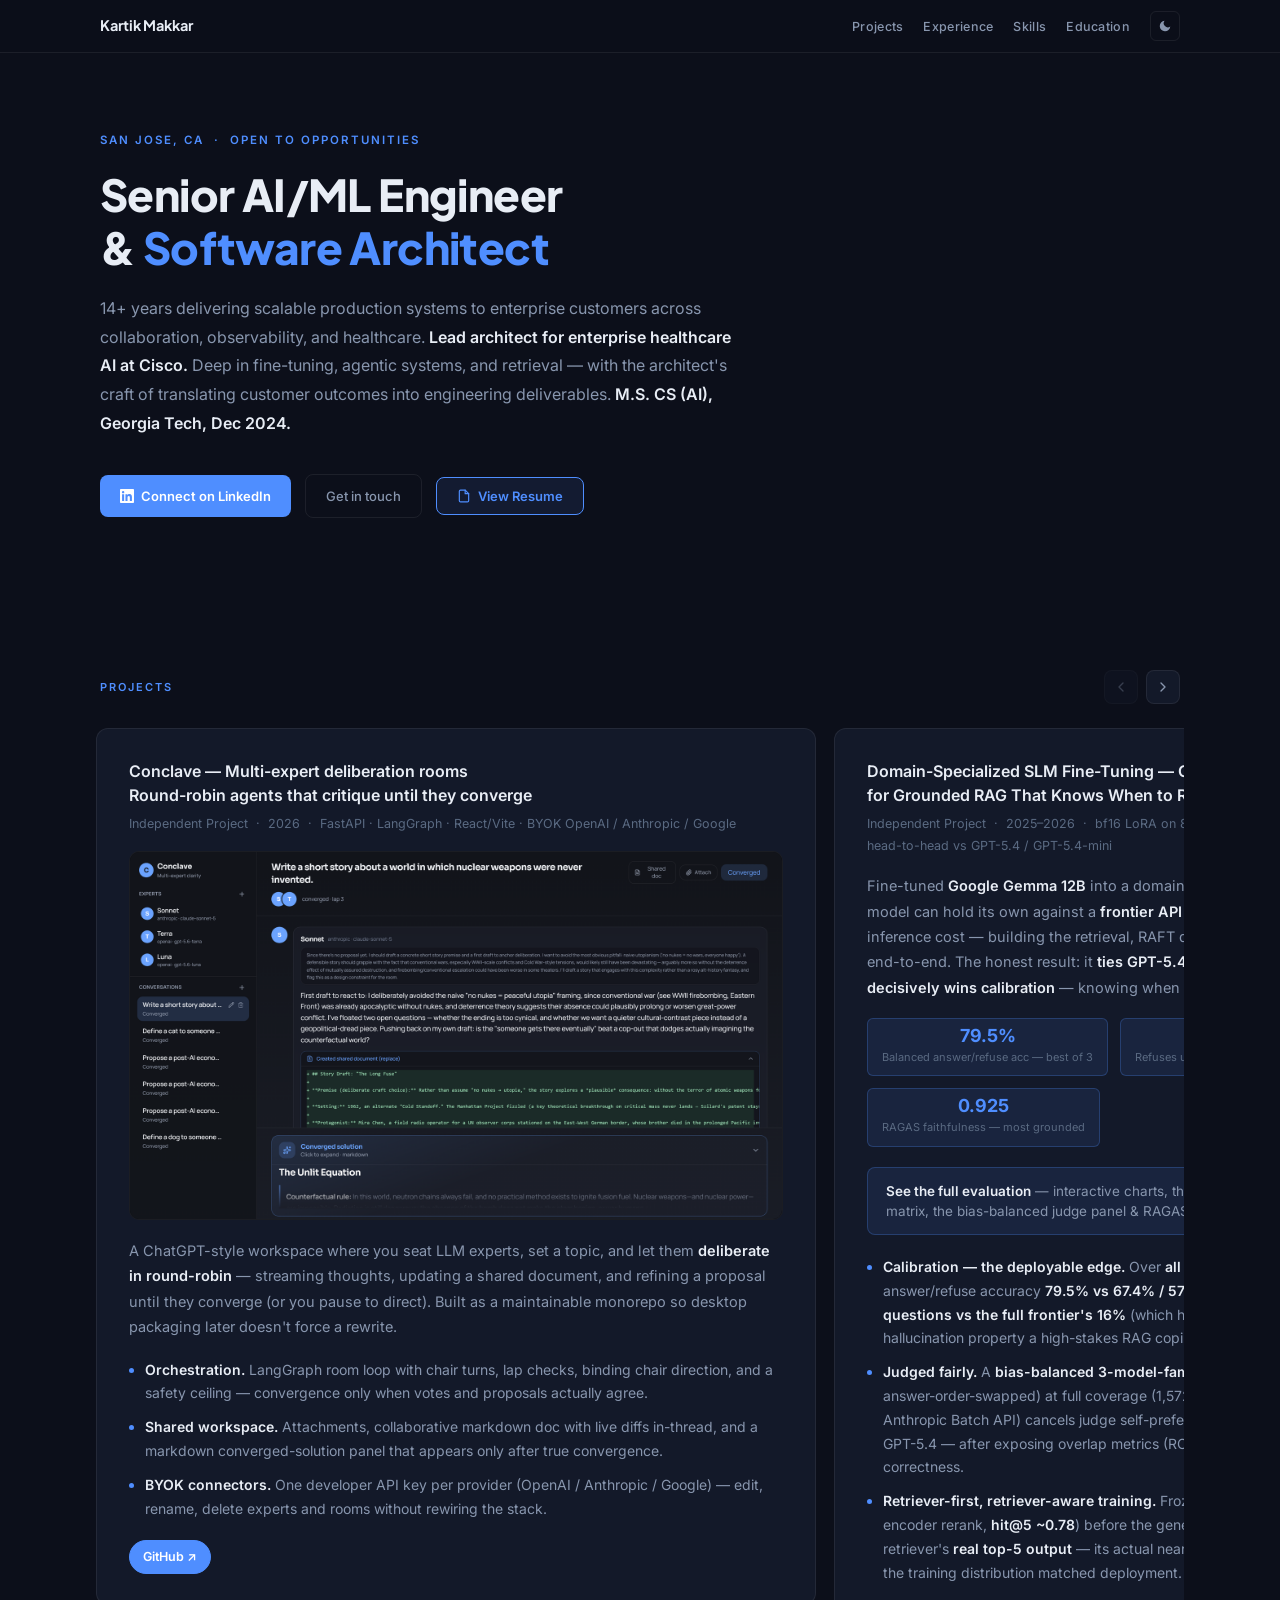
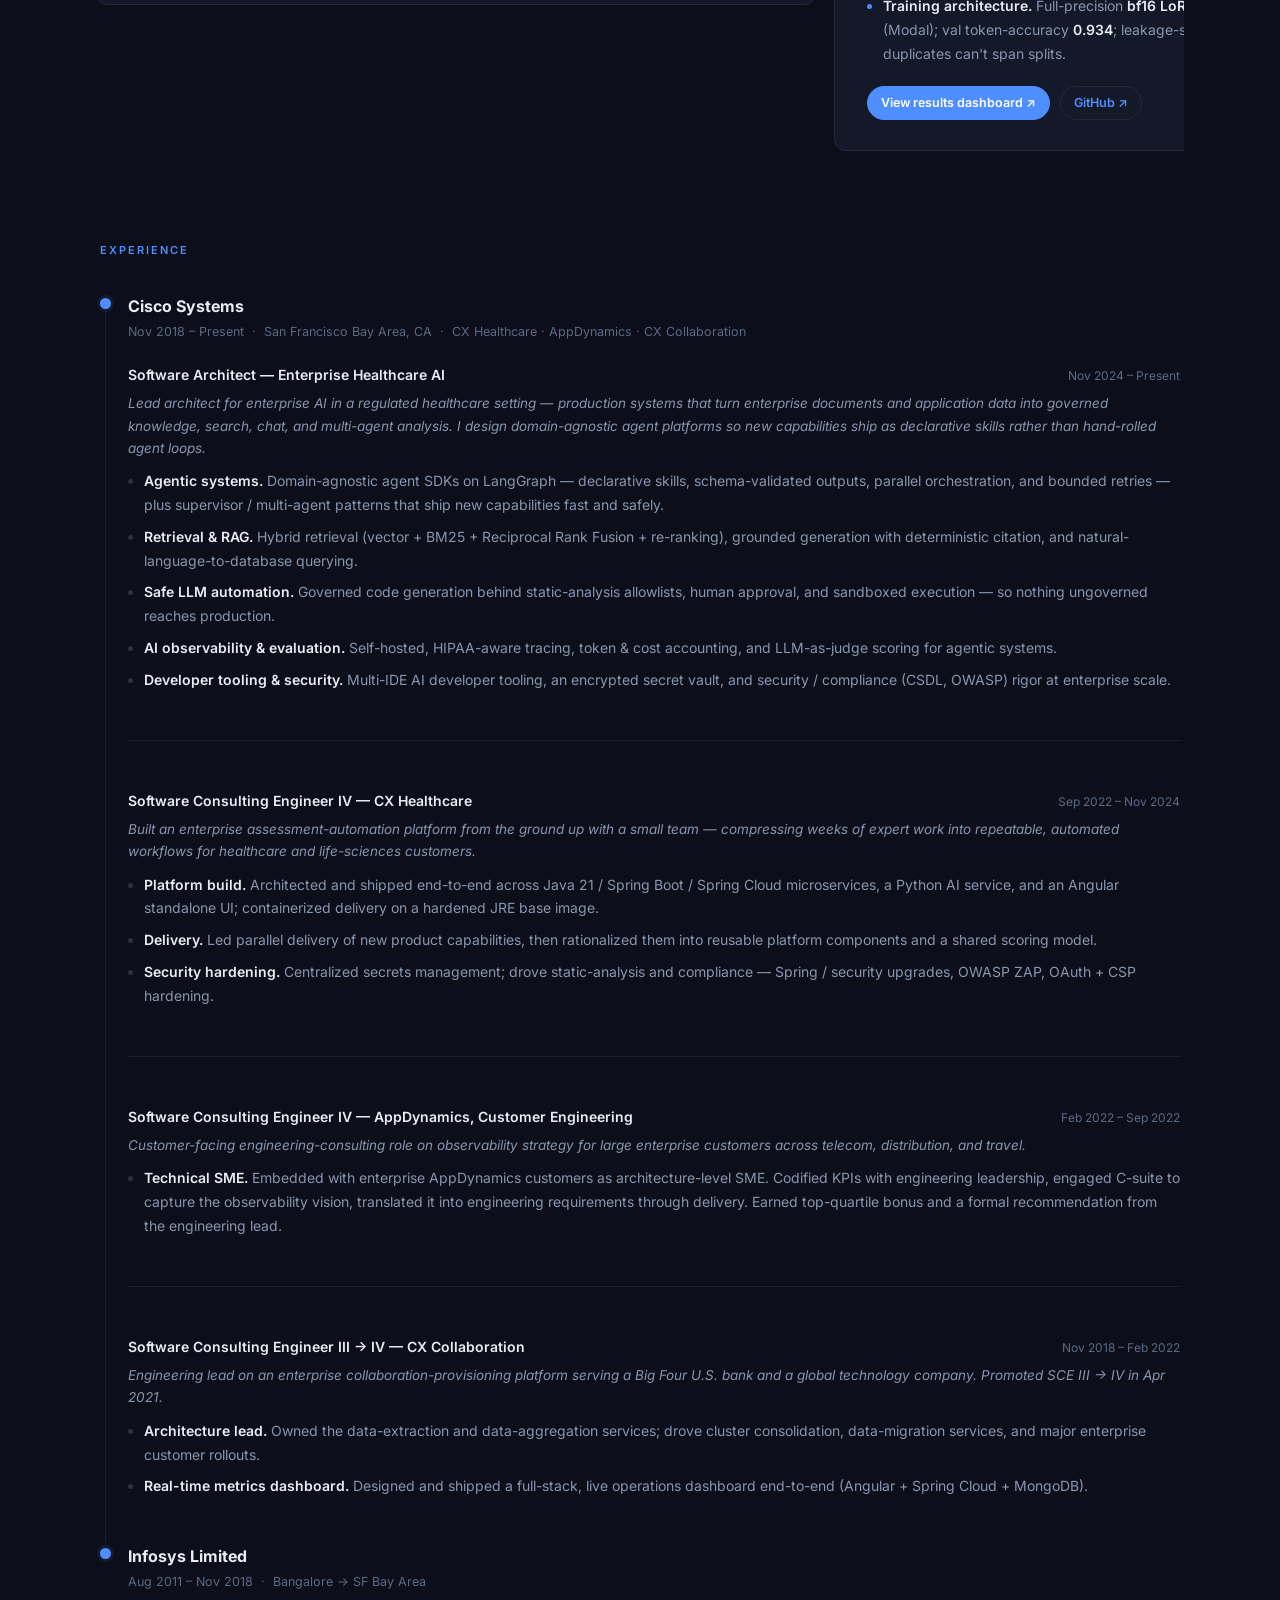
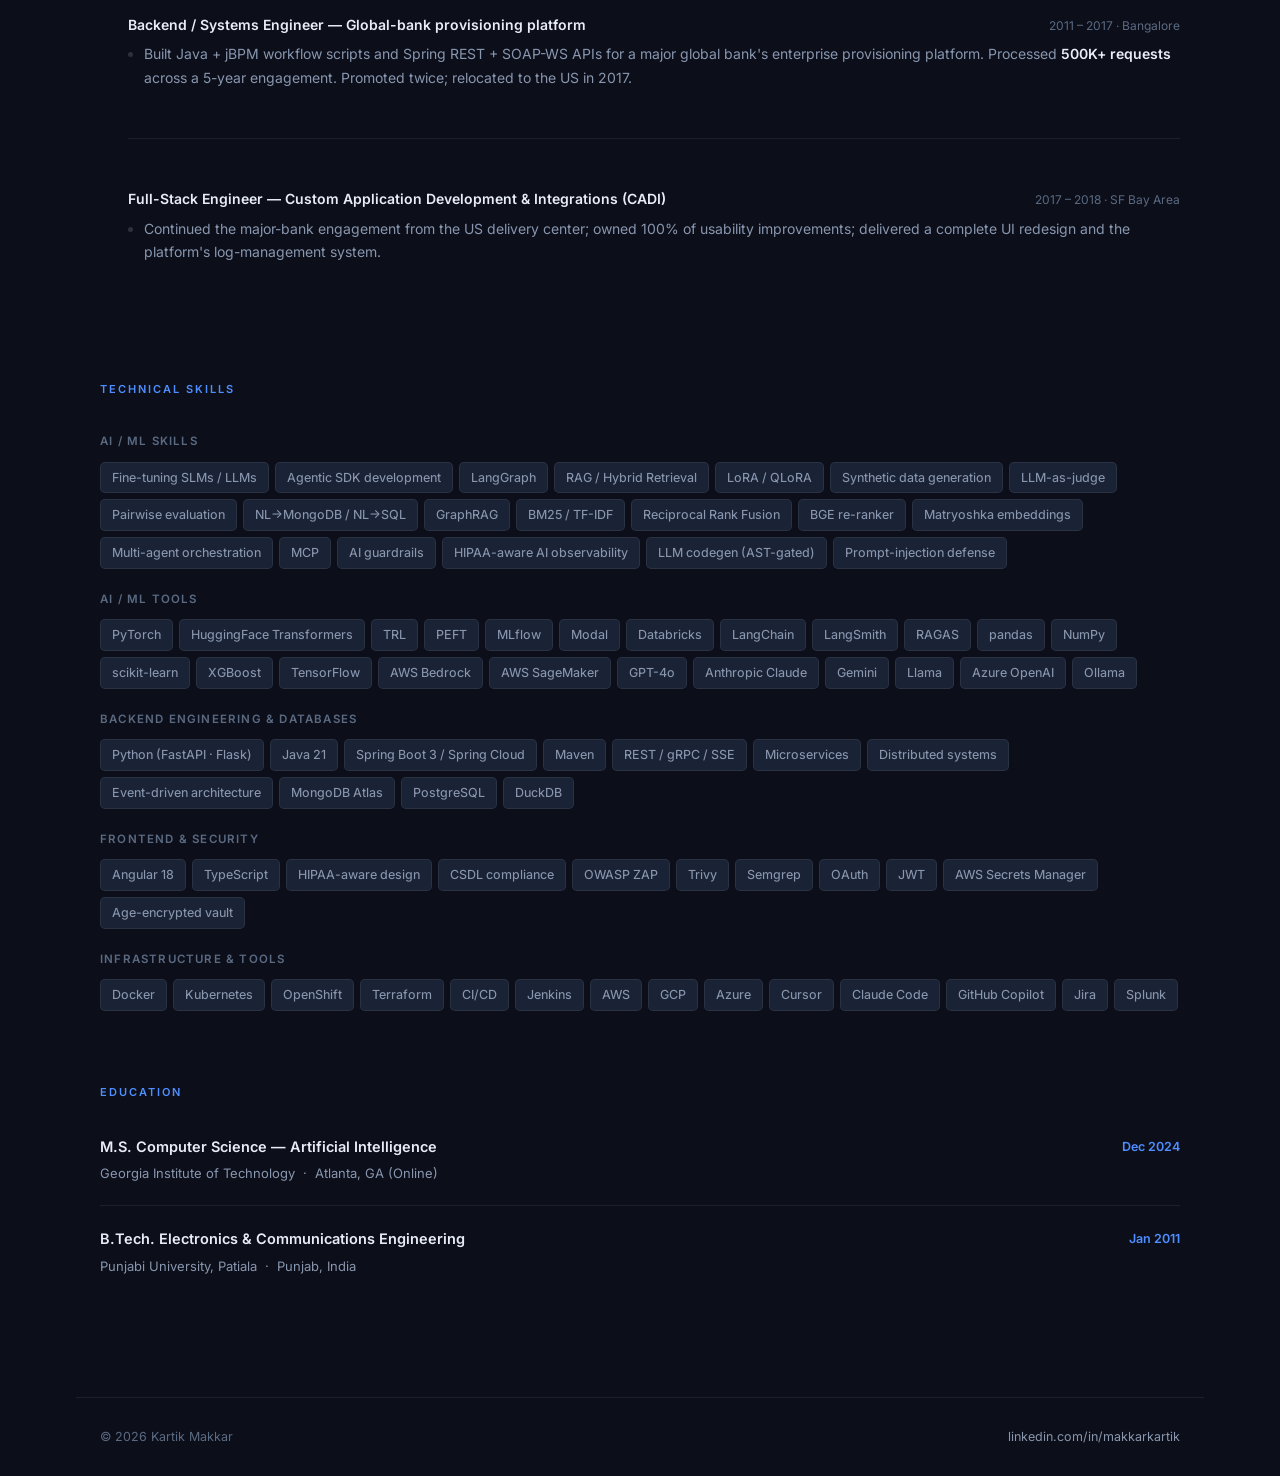
==== index.html @ 635d2dfa "Fix project screenshot scaling: show full image, stop cover-crop zoom." ====
<!DOCTYPE html>
<html lang="en" data-theme="dark">
<head>
  <meta charset="UTF-8" />
  <meta name="viewport" content="width=device-width, initial-scale=1.0" />
  <link rel="icon" type="image/svg+xml" href="favicon.svg" />
  <title>Kartik Makkar — Senior AI/ML Engineer & Software Architect</title>
  <meta name="description" content="Senior AI/ML Engineer & Software Architect with 14+ years delivering scalable production systems. Software Architect at Cisco. M.S. CS (AI), Georgia Tech." />
  <link rel="preconnect" href="https://fonts.googleapis.com" />
  <link href="https://fonts.googleapis.com/css2?family=Inter:wght@300;400;500;600;700&family=Plus+Jakarta+Sans:wght@600;700;800&display=swap" rel="stylesheet" />
  <style>
    /* ── TOKENS ─────────────────────────────────────────── */
    :root {
      --max: 1080px;
      --radius: 8px;
      --transition: 200ms ease;
    }

    [data-theme="dark"] {
      --bg:        #0c0f1a;
      --surface:   #131929;
      --surface2:  #1a2235;
      --border:    rgba(255,255,255,0.07);
      --border-hv: rgba(255,255,255,0.14);
      --text:      #e8edf5;
      --text-2:    #8896ae;
      --text-3:    #5a6a82;
      --accent:    #4f8eff;
      --accent-bg: rgba(79,142,255,0.1);
      --accent-glow: rgba(79,142,255,0.25);
      --nav-bg:    rgba(12,15,26,0.85);
    }

    [data-theme="light"] {
      --bg:        #fafbff;
      --surface:   #ffffff;
      --surface2:  #f1f4fb;
      --border:    #e4e8f2;
      --border-hv: #c8d0e8;
      --text:      #0d1527;
      --text-2:    #4a5568;
      --text-3:    #8896ae;
      --accent:    #1F3A93;
      --accent-bg: #eef2ff;
      --accent-glow: rgba(31,58,147,0.15);
      --nav-bg:    rgba(250,251,255,0.88);
    }

    /* ── RESET ──────────────────────────────────────────── */
    *, *::before, *::after { box-sizing: border-box; margin: 0; padding: 0; }
    html { scroll-behavior: smooth; }
    body {
      font-family: 'Inter', system-ui, sans-serif;
      font-size: 15px;
      line-height: 1.75;
      color: var(--text);
      background: var(--bg);
      transition: background var(--transition), color var(--transition);
      -webkit-font-smoothing: antialiased;
      -webkit-user-select: none;
      -ms-user-select: none;
      user-select: none;
    }

    /* ── NAV ────────────────────────────────────────────── */
    nav {
      position: fixed;
      top: 0; left: 0; right: 0;
      z-index: 100;
      background: var(--nav-bg);
      backdrop-filter: blur(16px);
      -webkit-backdrop-filter: blur(16px);
      border-bottom: 1px solid var(--border);
      transition: background var(--transition);
    }
    .nav-inner {
      max-width: calc(var(--max) + 48px);
      margin: 0 auto;
      padding: 0 24px;
      height: 52px;
      display: flex;
      align-items: center;
      justify-content: space-between;
    }
    .nav-brand {
      font-family: 'Plus Jakarta Sans', sans-serif;
      font-size: 14.5px;
      font-weight: 700;
      color: var(--text);
      text-decoration: none;
      letter-spacing: -.1px;
    }
    .nav-right { display: flex; align-items: center; gap: 20px; }
    .nav-links { display: flex; gap: 20px; list-style: none; }
    .nav-links a {
      color: var(--text-2);
      text-decoration: none;
      font-size: 12.5px;
      font-weight: 500;
      letter-spacing: .3px;
      transition: color var(--transition);
    }
    .nav-links a:hover { color: var(--text); }

    /* theme toggle */
    .theme-btn {
      background: none;
      border: 1px solid var(--border);
      color: var(--text-2);
      cursor: pointer;
      width: 30px; height: 30px;
      border-radius: 6px;
      display: flex; align-items: center; justify-content: center;
      transition: all var(--transition);
      flex-shrink: 0;
    }
    .theme-btn:hover { border-color: var(--border-hv); color: var(--text); }
    .theme-btn svg { width: 14px; height: 14px; fill: currentColor; }
    .icon-sun { display: none; }
    .icon-moon { display: block; }
    [data-theme="light"] .icon-sun { display: block; }
    [data-theme="light"] .icon-moon { display: none; }

    /* ── HERO ───────────────────────────────────────────── */
    header {
      padding: 130px 24px 80px;
      max-width: calc(var(--max) + 48px);
      margin: 0 auto;
    }
    .hero-eyebrow {
      font-size: 11.5px;
      font-weight: 600;
      letter-spacing: 2px;
      text-transform: uppercase;
      color: var(--accent);
      margin-bottom: 18px;
    }
    header h1 {
      font-family: 'Plus Jakarta Sans', sans-serif;
      font-size: clamp(1.9rem, 4.5vw, 2.75rem);
      font-weight: 800;
      line-height: 1.2;
      letter-spacing: -.6px;
      color: var(--text);
      margin-bottom: 20px;
    }
    header h1 em {
      font-style: normal;
      color: var(--accent);
    }
    .hero-summary {
      font-size: 16px;
      color: var(--text-2);
      line-height: 1.8;
      max-width: 640px;
      margin-bottom: 36px;
    }
    .hero-summary strong { color: var(--text); font-weight: 600; }

    .hero-actions { display: flex; align-items: center; gap: 14px; flex-wrap: wrap; }
    .btn-primary {
      display: inline-flex; align-items: center; gap: 7px;
      padding: 10px 20px;
      background: var(--accent);
      color: #fff;
      border-radius: var(--radius);
      font-size: 13px; font-weight: 600;
      text-decoration: none;
      transition: opacity var(--transition), transform var(--transition);
    }
    .btn-primary:hover { opacity: .88; transform: translateY(-1px); }
    .btn-ghost {
      display: inline-flex; align-items: center; gap: 7px;
      padding: 10px 20px;
      background: transparent;
      color: var(--text-2);
      border: 1px solid var(--border);
      border-radius: var(--radius);
      font-size: 13px; font-weight: 500;
      text-decoration: none;
      transition: all var(--transition);
    }
    .btn-ghost:hover { border-color: var(--border-hv); color: var(--text); }
    .btn-accent {
      display: inline-flex; align-items: center; gap: 7px;
      padding: 10px 20px;
      background: var(--accent-bg);
      color: var(--accent);
      border: 1px solid var(--accent);
      border-radius: var(--radius);
      font-size: 13px; font-weight: 600;
      text-decoration: none; cursor: pointer; font-family: inherit;
      transition: all var(--transition);
    }
    .btn-accent:hover { background: var(--accent); color: #fff; transform: translateY(-1px); }
    .btn-accent svg { width: 14px; height: 14px; }

    /* stats strip */
    .stats {
      display: flex;
      gap: 0;
      margin-top: 52px;
      padding-top: 32px;
      border-top: 1px solid var(--border);
      flex-wrap: wrap;
    }
    .stat {
      flex: 1;
      min-width: 120px;
      padding-right: 32px;
    }
    .stat-num {
      font-family: 'Plus Jakarta Sans', sans-serif;
      font-size: 1.9rem;
      font-weight: 800;
      color: var(--text);
      line-height: 1;
      letter-spacing: -.5px;
    }
    .stat-label {
      font-size: 12px;
      color: var(--text-3);
      margin-top: 5px;
      letter-spacing: .2px;
    }

    /* ── MAIN ───────────────────────────────────────────── */
    main {
      max-width: calc(var(--max) + 48px);
      margin: 0 auto;
      padding: 0 24px 100px;
    }

    /* ── SECTION ────────────────────────────────────────── */
    section { padding-top: 72px; }

    .section-label {
      font-size: 11px;
      font-weight: 600;
      letter-spacing: 2px;
      text-transform: uppercase;
      color: var(--accent);
      margin-bottom: 32px;
    }

    /* ── PROJECTS CAROUSEL ──────────────────────────────── */
    .projects-head {
      display: flex;
      align-items: center;
      justify-content: space-between;
      gap: 16px;
      margin-bottom: 20px;
      flex-wrap: wrap;
    }
    .projects-head .section-label { margin-bottom: 0; }
    .carousel-controls { display: flex; gap: 8px; }
    .carousel-btn {
      width: 34px; height: 34px;
      border-radius: 8px;
      border: 1px solid var(--border);
      background: var(--surface);
      color: var(--text-2);
      cursor: pointer;
      display: inline-flex; align-items: center; justify-content: center;
      transition: all var(--transition);
    }
    .carousel-btn:hover { border-color: var(--border-hv); color: var(--text); }
    .carousel-btn:disabled { opacity: .35; cursor: default; }
    .carousel-btn svg { width: 16px; height: 16px; }
    .projects-carousel {
      display: flex;
      align-items: flex-start;
      gap: 18px;
      overflow-x: auto;
      scroll-snap-type: x mandatory;
      scroll-behavior: smooth;
      padding: 4px 2px 18px;
      margin: 0 -4px;
      -webkit-overflow-scrolling: touch;
      scrollbar-width: thin;
      scrollbar-color: var(--border-hv) transparent;
    }
    .projects-carousel::-webkit-scrollbar { height: 6px; }
    .projects-carousel::-webkit-scrollbar-thumb {
      background: var(--border-hv);
      border-radius: 999px;
    }
    .carousel-slide {
      flex: 0 0 min(78%, 720px);
      scroll-snap-align: start;
    }
    .project-shot {
      width: 100%;
      height: auto;
      object-fit: contain;
      border-radius: 10px;
      border: 1px solid var(--border);
      margin: 0 0 18px;
      display: block;
      background: #0a0c12;
    }
    @media (max-width: 720px) {
      .carousel-slide { flex-basis: 90%; }
      .research-card { padding: 22px 18px; }
    }

    /* ── RESEARCH CARD ──────────────────────────────────── */
    .research-card {
      background: var(--surface);
      border: 1px solid var(--border);
      border-radius: 12px;
      padding: 30px 32px;
      transition: border-color var(--transition);
    }
    .research-card:hover { border-color: var(--border-hv); }
    .research-title {
      font-size: 16px;
      font-weight: 600;
      color: var(--text);
      line-height: 1.5;
      margin-bottom: 6px;
    }
    .research-meta { font-size: 12.5px; color: var(--text-3); margin-bottom: 16px; }
    .research-body { font-size: 14.5px; color: var(--text-2); line-height: 1.75; margin-bottom: 18px; }
    .research-body strong { color: var(--text); font-weight: 600; }

    .metrics {
      display: flex; gap: 12px; flex-wrap: wrap;
      margin-bottom: 20px;
    }
    .metric {
      background: var(--accent-bg);
      border: 1px solid var(--accent-glow);
      border-radius: 6px;
      padding: 8px 14px;
      text-align: center;
    }
    .metric-val { font-size: 18px; font-weight: 700; color: var(--accent); line-height: 1; }
    .metric-lbl { font-size: 11px; color: var(--text-3); margin-top: 3px; }

    .research-bullets { padding-left: 0; list-style: none; display: flex; flex-direction: column; gap: 10px; }
    .research-bullets li {
      font-size: 14px;
      color: var(--text-2);
      line-height: 1.7;
      padding-left: 16px;
      position: relative;
    }
    .research-bullets li::before {
      content: '';
      position: absolute; left: 0; top: 10px;
      width: 5px; height: 5px;
      border-radius: 50%;
      background: var(--accent);
    }
    .research-bullets li strong { color: var(--text); font-weight: 600; }

    .card-links { display: flex; gap: 10px; margin-top: 20px; flex-wrap: wrap; }
    .card-link {
      font-size: 12.5px; font-weight: 600;
      color: var(--accent);
      text-decoration: none;
      border: 1px solid var(--border);
      padding: 5px 13px;
      border-radius: 20px;
      transition: all var(--transition);
    }
    .card-link:hover { background: var(--accent-bg); border-color: var(--accent-glow); }
    .card-link.primary { background: var(--accent); border-color: var(--accent); color: #fff; }
    .card-link.primary:hover { filter: brightness(1.08); box-shadow: 0 4px 16px var(--accent-glow); }

    /* drill-down to results: clickable metrics + an encouraging CTA banner */
    a.metrics-link { display: block; text-decoration: none; }
    a.metrics-link .metric { transition: all var(--transition); }
    a.metrics-link:hover .metric { border-color: var(--accent); transform: translateY(-2px); }
    .results-cta {
      display: flex; align-items: center; justify-content: space-between; gap: 16px;
      background: var(--accent-bg); border: 1px solid var(--accent-glow); border-radius: 8px;
      padding: 13px 18px; margin: 0 0 20px; text-decoration: none; transition: all var(--transition);
    }
    .results-cta:hover { border-color: var(--accent); box-shadow: 0 6px 22px var(--accent-glow); transform: translateY(-1px); }
    .results-cta .rc-text { font-size: 13.5px; color: var(--text-2); line-height: 1.5; }
    .results-cta .rc-text strong { color: var(--text); font-weight: 600; }
    .results-cta .rc-go { font-size: 13px; font-weight: 700; color: var(--accent); white-space: nowrap; display: inline-flex; align-items: center; gap: 7px; }
    .results-cta .arrow { display: inline-block; transition: transform var(--transition); }
    .results-cta:hover .arrow { transform: translateX(4px); }
    @media (max-width: 560px) { .results-cta { flex-direction: column; align-items: flex-start; gap: 8px; } }

    /* résumé viewer modal */
    .modal.modal-viewer { max-width: min(920px, 94vw); width: 100%; }
    .resume-frame-wrap { margin-top: 12px; border: 1px solid var(--border); border-radius: 8px; overflow: hidden; background: #525659; }
    .resume-frame { width: 100%; height: min(78vh, 1000px); border: 0; display: block; }
    .viewer-note { font-size: 12px; color: var(--text-3); margin-top: 10px; text-align: center; }
    .modal-head-actions { display: flex; align-items: center; gap: 14px; flex-shrink: 0; }
    .viewer-open { font-size: 12.5px; font-weight: 600; color: var(--accent); text-decoration: none; white-space: nowrap; display: inline-flex; align-items: center; gap: 4px; }
    .viewer-open:hover { text-decoration: underline; }

    /* ── TIMELINE ───────────────────────────────────────── */
    .timeline { display: flex; flex-direction: column; gap: 0; }

    .tl-company {
      position: relative;
      padding-left: 28px;
      margin-bottom: 44px;
    }
    .tl-company::before {
      content: '';
      position: absolute; left: 5px; top: 8px; bottom: -44px;
      width: 1px;
      background: var(--border);
    }
    .tl-company:last-child::before { display: none; }
    .tl-dot {
      position: absolute; left: 0; top: 6px;
      width: 11px; height: 11px;
      border-radius: 50%;
      background: var(--accent);
      box-shadow: 0 0 0 3px var(--accent-bg);
    }

    .tl-company-header { margin-bottom: 4px; }
    .tl-company-name { font-size: 16px; font-weight: 700; color: var(--text); }
    .tl-company-meta { font-size: 12.5px; color: var(--text-3); margin-top: 1px; }

    .tl-roles { margin-top: 20px; display: flex; flex-direction: column; gap: 24px; }

    .tl-role {}
    .tl-role-header {
      display: flex; justify-content: space-between;
      align-items: baseline; gap: 8px; flex-wrap: wrap;
      margin-bottom: 5px;
    }
    .tl-role-title { font-size: 14px; font-weight: 600; color: var(--text); }
    .tl-role-dates { font-size: 12px; color: var(--text-3); white-space: nowrap; }
    .tl-role-desc {
      font-size: 13.5px; color: var(--text-2);
      font-style: italic; line-height: 1.65;
      margin-bottom: 10px;
    }
    .tl-bullets { padding-left: 0; list-style: none; display: flex; flex-direction: column; gap: 8px; }
    .tl-bullets li {
      font-size: 14px; color: var(--text-2);
      line-height: 1.7;
      padding-left: 16px;
      position: relative;
    }
    .tl-bullets li::before {
      content: '';
      position: absolute; left: 0; top: 10px;
      width: 5px; height: 5px;
      border-radius: 50%;
      background: var(--border-hv);
    }
    .tl-bullets li strong { color: var(--text); font-weight: 600; }

    .tl-divider {
      border: none;
      border-top: 1px solid var(--border);
      margin: 24px 0;
    }

    /* ── SKILLS ─────────────────────────────────────────── */
    .skills-grid { display: flex; flex-direction: column; gap: 20px; }
    .skill-group {}
    .skill-group-label {
      font-size: 11.5px; font-weight: 600;
      letter-spacing: 1.2px; text-transform: uppercase;
      color: var(--text-3); margin-bottom: 10px;
    }
    .skill-tags { display: flex; flex-wrap: wrap; gap: 6px; }
    .tag {
      background: var(--surface2);
      color: var(--text-2);
      font-size: 12.5px;
      font-weight: 450;
      padding: 4px 11px;
      border-radius: 5px;
      border: 1px solid var(--border);
      transition: all var(--transition);
    }
    .tag:hover { border-color: var(--border-hv); color: var(--text); }

    /* ── EDUCATION ──────────────────────────────────────── */
    .edu-list { display: flex; flex-direction: column; gap: 0; }
    .edu-row {
      display: flex; justify-content: space-between;
      align-items: flex-start; gap: 16px; flex-wrap: wrap;
      padding: 20px 0;
      border-bottom: 1px solid var(--border);
    }
    .edu-row:first-child { padding-top: 0; }
    .edu-row:last-child { border-bottom: none; }
    .edu-degree { font-size: 14.5px; font-weight: 600; color: var(--text); }
    .edu-school { font-size: 13px; color: var(--text-2); margin-top: 3px; }
    .edu-year { font-size: 12.5px; color: var(--accent); font-weight: 600; white-space: nowrap; margin-top: 2px; }

    /* ── FOOTER ─────────────────────────────────────────── */
    footer {
      border-top: 1px solid var(--border);
      padding: 28px 24px;
      max-width: calc(var(--max) + 48px);
      margin: 0 auto;
      display: flex; justify-content: space-between;
      align-items: center; flex-wrap: wrap; gap: 12px;
      font-size: 12.5px; color: var(--text-3);
    }
    footer a { color: var(--text-2); text-decoration: none; transition: color var(--transition); }
    footer a:hover { color: var(--text); }

    /* ── SCROLL ANIMATIONS ──────────────────────────────── */
    .fade-up {
      opacity: 0;
      transform: translateY(18px);
      transition: opacity 500ms ease, transform 500ms ease;
    }
    .fade-up.visible {
      opacity: 1;
      transform: translateY(0);
    }

    /* ── RÉSUMÉ REQUEST MODAL ───────────────────────────── */
    /* Form fields must stay selectable/typeable despite the global
       copy-deterrence (user-select:none on body, blocked selectstart). */
    .modal input, .modal textarea {
      -webkit-user-select: text; -ms-user-select: text; user-select: text;
    }
    .modal-overlay {
      position: fixed; inset: 0; z-index: 200;
      display: none;
      align-items: center; justify-content: center;
      padding: 24px;
      background: rgba(4,6,12,0.66);
      backdrop-filter: blur(4px);
      -webkit-backdrop-filter: blur(4px);
    }
    .modal-overlay.open { display: flex; }
    .modal {
      background: var(--surface);
      border: 1px solid var(--border);
      border-radius: 12px;
      padding: 28px 28px 24px;
      width: 100%; max-width: 440px;
      box-shadow: 0 24px 60px rgba(0,0,0,0.45);
    }
    .modal-head { display: flex; justify-content: space-between; align-items: flex-start; gap: 12px; margin-bottom: 6px; }
    .modal-title { font-family: 'Plus Jakarta Sans', sans-serif; font-size: 18px; font-weight: 700; color: var(--text); }
    .modal-sub { font-size: 13px; color: var(--text-2); line-height: 1.6; margin-bottom: 20px; }
    .modal-close {
      background: none; border: none; color: var(--text-3); cursor: pointer;
      font-size: 22px; line-height: 1; padding: 0; flex-shrink: 0;
      transition: color var(--transition);
    }
    .modal-close:hover { color: var(--text); }
    .field { margin-bottom: 14px; }
    .field label { display: block; font-size: 12px; color: var(--text-2); margin-bottom: 6px; font-weight: 500; }
    .field input, .field textarea {
      width: 100%;
      background: var(--surface2);
      border: 1px solid var(--border);
      border-radius: 7px;
      padding: 9px 12px;
      color: var(--text);
      font-family: inherit; font-size: 13.5px;
      transition: border-color var(--transition);
    }
    .field input:focus, .field textarea:focus { outline: none; border-color: var(--accent); }
    .field textarea { resize: vertical; min-height: 64px; }
    .modal .btn-primary { width: 100%; justify-content: center; border: none; cursor: pointer; font-family: inherit; }
    .modal .btn-primary:disabled { opacity: .6; cursor: default; transform: none; }
    .form-note { font-size: 11px; color: var(--text-3); line-height: 1.6; margin-top: 12px; }
    .form-status { font-size: 13px; margin-top: 14px; line-height: 1.6; display: none; }
    .form-status.show { display: block; }
    .form-status.ok { color: #4ad295; }
    .form-status.err { color: #ff6b6b; }

    /* ── RESPONSIVE ─────────────────────────────────────── */
    @media (max-width: 600px) {
      .nav-links { display: none; }
      header { padding-top: 100px; }
      .stats { gap: 20px; }
      .stat { min-width: 100px; }
      .research-card { padding: 22px 20px; }
      .metrics { gap: 8px; }

      /* résumé viewer → full-screen sheet so the PDF gets the whole screen */
      .modal-overlay { padding: 0; }
      .modal.modal-viewer {
        max-width: 100%; width: 100%;
        height: 100vh; height: 100dvh;            /* dvh: accounts for the iOS Safari toolbar */
        border-radius: 0;
        padding: calc(12px + env(safe-area-inset-top)) 14px calc(10px + env(safe-area-inset-bottom));
        display: flex; flex-direction: column;
      }
      .modal.modal-viewer .modal-head { flex: 0 0 auto; }
      .modal.modal-viewer .resume-frame-wrap { flex: 1 1 auto; min-height: 0; margin-top: 10px; }
      .modal.modal-viewer .resume-frame { height: 100%; }
      .modal.modal-viewer .viewer-note { margin-top: 8px; font-size: 11px; }
    }
  </style>
</head>
<body>

<!-- NAV -->
<nav>
  <div class="nav-inner">
    <a href="#" class="nav-brand">Kartik Makkar</a>
    <div class="nav-right">
      <ul class="nav-links">
        <li><a href="#projects">Projects</a></li>
        <li><a href="#experience">Experience</a></li>
        <li><a href="#skills">Skills</a></li>
        <li><a href="#education">Education</a></li>
      </ul>
      <button class="theme-btn" onclick="toggleTheme()" aria-label="Toggle theme">
        <svg class="icon-moon" viewBox="0 0 24 24"><path d="M21 12.79A9 9 0 1 1 11.21 3a7 7 0 0 0 9.79 9.79z"/></svg>
        <svg class="icon-sun" viewBox="0 0 24 24"><path d="M12 18a6 6 0 1 1 0-12 6 6 0 0 1 0 12zm0-2a4 4 0 1 0 0-8 4 4 0 0 0 0 8zM11 1h2v3h-2V1zm0 19h2v3h-2v-3zM3.515 4.929l1.414-1.414L7.05 5.636 5.636 7.05 3.515 4.93zM16.95 18.364l1.414-1.414 2.121 2.121-1.414 1.414-2.121-2.121zm2.121-14.85l1.414 1.415-2.121 2.121-1.414-1.414 2.121-2.121zM5.636 16.95l1.414 1.414-2.121 2.121-1.414-1.414 2.121-2.121zM23 11v2h-3v-2h3zM4 11v2H1v-2h4z"/></svg>
      </button>
    </div>
  </div>
</nav>

<!-- HERO -->
<header>
  <p class="hero-eyebrow fade-up">San Jose, CA &nbsp;·&nbsp; Open to opportunities</p>
  <h1 class="fade-up">Senior AI/ML Engineer<br>&amp; <em>Software Architect</em></h1>
  <p class="hero-summary fade-up">
    14+ years delivering scalable production systems to enterprise customers across
    collaboration, observability, and healthcare. <strong>Lead architect for enterprise healthcare AI at Cisco.</strong>
    Deep in fine-tuning, agentic systems, and retrieval — with the architect's craft of
    translating customer outcomes into engineering deliverables.
    <strong>M.S. CS (AI), Georgia Tech, Dec 2024.</strong>
  </p>
  <div class="hero-actions fade-up">
    <a href="https://linkedin.com/in/makkarkartik" target="_blank" rel="noopener" class="btn-primary">
      <svg width="14" height="14" viewBox="0 0 24 24" fill="currentColor"><path d="M20.447 20.452h-3.554v-5.569c0-1.328-.027-3.037-1.852-3.037-1.853 0-2.136 1.445-2.136 2.939v5.667H9.351V9h3.414v1.561h.046c.477-.9 1.637-1.85 3.37-1.85 3.601 0 4.267 2.37 4.267 5.455v6.286zM5.337 7.433a2.062 2.062 0 0 1-2.063-2.065 2.064 2.064 0 1 1 2.063 2.065zm1.782 13.019H3.555V9h3.564v11.452zM22.225 0H1.771C.792 0 0 .774 0 1.729v20.542C0 23.227.792 24 1.771 24h20.451C23.2 24 24 23.227 24 22.271V1.729C24 .774 23.2 0 22.222 0h.003z"/></svg>
      Connect on LinkedIn
    </a>
    <a href="mailto:kartikmakkar.in@gmail.com" class="btn-ghost">
      Get in touch
    </a>
    <button type="button" class="btn-accent" onclick="openResumeModal()">
      <svg viewBox="0 0 24 24" fill="none" stroke="currentColor" stroke-width="2" stroke-linecap="round" stroke-linejoin="round"><path d="M14 2H6a2 2 0 0 0-2 2v16a2 2 0 0 0 2 2h12a2 2 0 0 0 2-2V8z"/><polyline points="14 2 14 8 20 8"/></svg>
      View Resume
    </button>
  </div>

</header>

<main>

  <!-- PROJECTS -->
  <section id="projects">
    <div class="projects-head fade-up">
      <p class="section-label">Projects</p>
      <div class="carousel-controls" aria-label="Project carousel controls">
        <button type="button" class="carousel-btn" id="carouselPrev" aria-label="Previous project">
          <svg viewBox="0 0 24 24" fill="none" stroke="currentColor" stroke-width="2" stroke-linecap="round" stroke-linejoin="round"><path d="M15 18l-6-6 6-6"/></svg>
        </button>
        <button type="button" class="carousel-btn" id="carouselNext" aria-label="Next project">
          <svg viewBox="0 0 24 24" fill="none" stroke="currentColor" stroke-width="2" stroke-linecap="round" stroke-linejoin="round"><path d="M9 18l6-6-6-6"/></svg>
        </button>
      </div>
    </div>

    <div class="projects-carousel fade-up" id="projectsCarousel" tabindex="0" aria-label="Projects carousel">

    <article class="research-card carousel-slide">
      <p class="research-title">Conclave — Multi-expert deliberation rooms<br>Round-robin agents that critique until they converge</p>
      <p class="research-meta">Independent Project &nbsp;·&nbsp; 2026 &nbsp;·&nbsp; FastAPI · LangGraph · React/Vite · BYOK OpenAI / Anthropic / Google</p>

      <img class="project-shot" src="assets/conclave-ui.png?v=2" alt="Conclave UI — multi-expert room with thoughts, shared-doc diffs, and converged solution" width="1600" height="900" loading="lazy" />

      <p class="research-body">
        A ChatGPT-style workspace where you seat LLM experts, set a topic, and let them
        <strong>deliberate in round-robin</strong> — streaming thoughts, updating a shared document,
        and refining a proposal until they converge (or you pause to direct). Built as a maintainable
        monorepo so desktop packaging later doesn't force a rewrite.
      </p>

      <ul class="research-bullets">
        <li><strong>Orchestration.</strong> LangGraph room loop with chair turns, lap checks, binding chair direction, and a safety ceiling — convergence only when votes and proposals actually agree.</li>
        <li><strong>Shared workspace.</strong> Attachments, collaborative markdown doc with live diffs in-thread, and a markdown converged-solution panel that appears only after true convergence.</li>
        <li><strong>BYOK connectors.</strong> One developer API key per provider (OpenAI / Anthropic / Google) — edit, rename, delete experts and rooms without rewiring the stack.</li>
      </ul>

      <div class="card-links">
        <a href="https://github.com/makkarkartik/conclave" class="card-link primary">GitHub ↗</a>
      </div>
    </article>

    <article class="research-card carousel-slide">
      <p class="research-title">Domain-Specialized SLM Fine-Tuning — Gemma 12B (bf16 LoRA)<br>for Grounded RAG That Knows When to Refuse</p>
      <p class="research-meta">Independent Project &nbsp;·&nbsp; 2025–2026 &nbsp;·&nbsp; bf16 LoRA on 8×H200 single-node DDP (Modal) &nbsp;·&nbsp; benchmarked head-to-head vs GPT-5.4 / GPT-5.4-mini</p>

      <p class="research-body">
        Fine-tuned <strong>Google Gemma 12B</strong> into a domain Q&amp;A specialist to test whether a
        <strong>self-hosted</strong> model can hold its own against a <strong>frontier API</strong> on specialized
        grounded QA at a fraction of inference cost — building the retrieval, RAFT data-generation, training, and
        evaluation pipeline end-to-end. The honest result: it <strong>ties GPT-5.4-mini</strong>, trails full GPT-5.4
        on answering, and <strong>decisively wins calibration</strong> — knowing when to refuse.
      </p>

      <a class="metrics-link" href="hcft.html" aria-label="Open the full results dashboard">
      <div class="metrics">
        <div class="metric">
          <div class="metric-val">79.5%</div>
          <div class="metric-lbl">Balanced answer/refuse acc — best of 3</div>
        </div>
        <div class="metric">
          <div class="metric-val">74%</div>
          <div class="metric-lbl">Refuses unanswerable — frontier: 16%</div>
        </div>
        <div class="metric">
          <div class="metric-val">0.925</div>
          <div class="metric-lbl">RAGAS faithfulness — most grounded</div>
        </div>
      </div>
      </a>

      <a class="results-cta" href="hcft.html">
        <span class="rc-text"><strong>See the full evaluation</strong> — interactive charts, the answer/refuse confusion matrix, the bias-balanced judge panel &amp; RAGAS.</span>
        <span class="rc-go">Open dashboard <span class="arrow">→</span></span>
      </a>

      <ul class="research-bullets">
        <li><strong>Calibration — the deployable edge.</strong> Over <strong>all 1,880 test cases</strong>, the 12B leads balanced answer/refuse accuracy <strong>79.5% vs 67.4% / 57.3%</strong> and correctly refuses <strong>74% of unanswerable questions vs the full frontier's 16%</strong> (which hallucinates an answer to 84% of them) — the no-hallucination property a high-stakes RAG copilot needs.</li>
        <li><strong>Judged fairly.</strong> A <strong>bias-balanced 3-model-family LLM-judge panel</strong> (independent majority, answer-order-swapped) at full coverage (1,572 grounded rows × both frontier tiers, via the Anthropic Batch API) cancels judge self-preference; the 12B <strong>ties GPT-5.4-mini</strong> and trails full GPT-5.4 — after exposing overlap metrics (ROUGE/BERTScore) as teacher-mimicry, not correctness.</li>
        <li><strong>Retriever-first, retriever-aware training.</strong> Froze a hybrid retriever (dense + BM25 + RRF + cross-encoder rerank, <strong>hit@5 ~0.78</strong>) before the generator, then built every RAFT example from the retriever's <strong>real top-5 output</strong> — its actual near-misses and genuinely unanswerable cases — so the training distribution matched deployment.</li>
        <li><strong>Training architecture.</strong> Full-precision <strong>bf16 LoRA</strong> (frozen base) on <strong>8×H200 single-node DDP</strong> (Modal); val token-accuracy <strong>0.934</strong>; leakage-safe holdout split at the source-entity level so near-duplicates can't span splits.</li>
      </ul>

      <div class="card-links">
        <a href="hcft.html" class="card-link primary">View results dashboard ↗</a>
        <a href="https://github.com/makkarkartik" class="card-link">GitHub ↗</a>
      </div>
    </article>

    <article class="research-card carousel-slide">
      <p class="research-title">MAKBench — Agent evaluation harness<br>Hermetic, cost-metered, reliability-first</p>
      <p class="research-meta">Independent Project &nbsp;·&nbsp; 2026 &nbsp;·&nbsp; Docker sandboxes · LiteLLM gateway metering · split-phase grading · generated leaderboard &nbsp;·&nbsp; any CLI agent × any LLM provider</p>

      <p class="research-body">
        Open-source benchmark <strong>infrastructure</strong>: evaluate <strong>any CLI agent against any LLM</strong>
        on versioned packs of <strong>complex, multi-step enterprise and SWE tasks</strong> — full workflows over
        mock tool stacks and planted-defect repos, graded on exact outcome artifacts — and get numbers you can
        defend. Every attempt is <strong>hermetic</strong> — fresh container, fresh workspace, per-attempt
        budget-capped API key, gateway-only network — so dollars and tokens are <strong>metered at the network
        edge, never self-reported</strong>, and grading runs in a separate trusted container the agent can never
        touch. Repeated independent executions per cell turn "can it?" into "does it <em>reliably</em>?" — the
        consistency and flakiness metrics leaderboards can't compute from one run. Every published number
        recomputes from raw attempt records.
      </p>

      <a class="results-cta" href="makbench.html">
        <span class="rc-text"><strong>Results &amp; method</strong> — charts, task prompts, grading, and the Nemotron follow-up.</span>
        <span class="rc-go">Open page <span class="arrow">→</span></span>
      </a>

      <ul class="research-bullets">
        <li><strong>Controlled attempts.</strong> Fresh workspace, same fixture and git baseline, digest-pinned agent images, fixed CPU/memory and wall-clock/step budgets, gateway-only egress.</li>
        <li><strong>Gateway metering.</strong> Per-attempt budget-capped virtual keys; provider secrets stay on the host; spend and tokens come from the call log (per-token vs flat-rate not mixed in rankings).</li>
        <li><strong>Split-phase grading.</strong> Agent sandbox and verifier container are separate; workspace is mounted read-only for checks. Tasks fail on a pristine fixture (no-op scores zero).</li>
        <li><strong>Complex tasks by design.</strong> Task packs are full workflows, not quiz items: multi-step enterprise operations over mock tool stacks (CRM, mail, calendar, ticketing, policy engines) and planted-defect SWE repos. Outcome-graded against hidden weighted checks, with an anti-triviality gate — a no-op agent scores exactly zero. A live demo board and its findings (including why the same model can be reliable on one scaffold and useless on another) are on the results page.</li>
      </ul>

      <div class="card-links">
        <a href="makbench.html" class="card-link primary">View results ↗</a>
        <a href="https://github.com/makkarkartik/makbench" class="card-link">GitHub ↗</a>
      </div>
    </article>

    </div>
  </section>

  <!-- EXPERIENCE -->
  <section id="experience">
    <p class="section-label fade-up">Experience</p>
    <div class="timeline">

      <!-- Cisco -->
      <div class="tl-company fade-up">
        <div class="tl-dot"></div>
        <div class="tl-company-header">
          <div class="tl-company-name">Cisco Systems</div>
          <div class="tl-company-meta">Nov 2018 – Present &nbsp;·&nbsp; San Francisco Bay Area, CA &nbsp;·&nbsp; CX Healthcare · AppDynamics · CX Collaboration</div>
        </div>
        <div class="tl-roles">

          <div class="tl-role">
            <div class="tl-role-header">
              <span class="tl-role-title">Software Architect — Enterprise Healthcare AI</span>
              <span class="tl-role-dates">Nov 2024 – Present</span>
            </div>
            <p class="tl-role-desc">Lead architect for enterprise AI in a regulated healthcare setting — production systems that turn enterprise documents and application data into governed knowledge, search, chat, and multi-agent analysis. I design domain-agnostic agent platforms so new capabilities ship as declarative skills rather than hand-rolled agent loops.</p>
            <ul class="tl-bullets">
              <li><strong>Agentic systems.</strong> Domain-agnostic agent SDKs on LangGraph — declarative skills, schema-validated outputs, parallel orchestration, and bounded retries — plus supervisor / multi-agent patterns that ship new capabilities fast and safely.</li>
              <li><strong>Retrieval &amp; RAG.</strong> Hybrid retrieval (vector + BM25 + Reciprocal Rank Fusion + re-ranking), grounded generation with deterministic citation, and natural-language-to-database querying.</li>
              <li><strong>Safe LLM automation.</strong> Governed code generation behind static-analysis allowlists, human approval, and sandboxed execution — so nothing ungoverned reaches production.</li>
              <li><strong>AI observability &amp; evaluation.</strong> Self-hosted, HIPAA-aware tracing, token &amp; cost accounting, and LLM-as-judge scoring for agentic systems.</li>
              <li><strong>Developer tooling &amp; security.</strong> Multi-IDE AI developer tooling, an encrypted secret vault, and security / compliance (CSDL, OWASP) rigor at enterprise scale.</li>
            </ul>
          </div>

          <hr class="tl-divider" />

          <div class="tl-role">
            <div class="tl-role-header">
              <span class="tl-role-title">Software Consulting Engineer IV — CX Healthcare</span>
              <span class="tl-role-dates">Sep 2022 – Nov 2024</span>
            </div>
            <p class="tl-role-desc">Built an enterprise assessment-automation platform from the ground up with a small team — compressing weeks of expert work into repeatable, automated workflows for healthcare and life-sciences customers.</p>
            <ul class="tl-bullets">
              <li><strong>Platform build.</strong> Architected and shipped end-to-end across Java 21 / Spring Boot / Spring Cloud microservices, a Python AI service, and an Angular standalone UI; containerized delivery on a hardened JRE base image.</li>
              <li><strong>Delivery.</strong> Led parallel delivery of new product capabilities, then rationalized them into reusable platform components and a shared scoring model.</li>
              <li><strong>Security hardening.</strong> Centralized secrets management; drove static-analysis and compliance — Spring / security upgrades, OWASP ZAP, OAuth + CSP hardening.</li>
            </ul>
          </div>

          <hr class="tl-divider" />

          <div class="tl-role">
            <div class="tl-role-header">
              <span class="tl-role-title">Software Consulting Engineer IV — AppDynamics, Customer Engineering</span>
              <span class="tl-role-dates">Feb 2022 – Sep 2022</span>
            </div>
            <p class="tl-role-desc">Customer-facing engineering-consulting role on observability strategy for large enterprise customers across telecom, distribution, and travel.</p>
            <ul class="tl-bullets">
              <li><strong>Technical SME.</strong> Embedded with enterprise AppDynamics customers as architecture-level SME. Codified KPIs with engineering leadership, engaged C-suite to capture the observability vision, translated it into engineering requirements through delivery. Earned top-quartile bonus and a formal recommendation from the engineering lead.</li>
            </ul>
          </div>

          <hr class="tl-divider" />

          <div class="tl-role">
            <div class="tl-role-header">
              <span class="tl-role-title">Software Consulting Engineer III → IV — CX Collaboration</span>
              <span class="tl-role-dates">Nov 2018 – Feb 2022</span>
            </div>
            <p class="tl-role-desc">Engineering lead on an enterprise collaboration-provisioning platform serving a Big Four U.S. bank and a global technology company. Promoted SCE III → IV in Apr 2021.</p>
            <ul class="tl-bullets">
              <li><strong>Architecture lead.</strong> Owned the data-extraction and data-aggregation services; drove cluster consolidation, data-migration services, and major enterprise customer rollouts.</li>
              <li><strong>Real-time metrics dashboard.</strong> Designed and shipped a full-stack, live operations dashboard end-to-end (Angular + Spring Cloud + MongoDB).</li>
            </ul>
          </div>

        </div>
      </div>

      <!-- Infosys -->
      <div class="tl-company fade-up">
        <div class="tl-dot"></div>
        <div class="tl-company-header">
          <div class="tl-company-name">Infosys Limited</div>
          <div class="tl-company-meta">Aug 2011 – Nov 2018 &nbsp;·&nbsp; Bangalore → SF Bay Area</div>
        </div>
        <div class="tl-roles">
          <div class="tl-role">
            <div class="tl-role-header">
              <span class="tl-role-title">Backend / Systems Engineer — Global-bank provisioning platform</span>
              <span class="tl-role-dates">2011 – 2017 · Bangalore</span>
            </div>
            <ul class="tl-bullets">
              <li>Built Java + jBPM workflow scripts and Spring REST + SOAP-WS APIs for a major global bank's enterprise provisioning platform. Processed <strong>500K+ requests</strong> across a 5-year engagement. Promoted twice; relocated to the US in 2017.</li>
            </ul>
          </div>
          <hr class="tl-divider" />
          <div class="tl-role">
            <div class="tl-role-header">
              <span class="tl-role-title">Full-Stack Engineer — Custom Application Development &amp; Integrations (CADI)</span>
              <span class="tl-role-dates">2017 – 2018 · SF Bay Area</span>
            </div>
            <ul class="tl-bullets">
              <li>Continued the major-bank engagement from the US delivery center; owned 100% of usability improvements; delivered a complete UI redesign and the platform's log-management system.</li>
            </ul>
          </div>
        </div>
      </div>

    </div>
  </section>

  <!-- SKILLS -->
  <section id="skills">
    <p class="section-label fade-up">Technical Skills</p>
    <div class="skills-grid">

      <div class="skill-group fade-up">
        <p class="skill-group-label">AI / ML Skills</p>
        <div class="skill-tags">
          <span class="tag">Fine-tuning SLMs / LLMs</span><span class="tag">Agentic SDK development</span>
          <span class="tag">LangGraph</span><span class="tag">RAG / Hybrid Retrieval</span>
          <span class="tag">LoRA / QLoRA</span><span class="tag">Synthetic data generation</span>
          <span class="tag">LLM-as-judge</span><span class="tag">Pairwise evaluation</span>
          <span class="tag">NL→MongoDB / NL→SQL</span><span class="tag">GraphRAG</span>
          <span class="tag">BM25 / TF-IDF</span><span class="tag">Reciprocal Rank Fusion</span>
          <span class="tag">BGE re-ranker</span><span class="tag">Matryoshka embeddings</span>
          <span class="tag">Multi-agent orchestration</span><span class="tag">MCP</span>
          <span class="tag">AI guardrails</span><span class="tag">HIPAA-aware AI observability</span>
          <span class="tag">LLM codegen (AST-gated)</span><span class="tag">Prompt-injection defense</span>
        </div>
      </div>

      <div class="skill-group fade-up">
        <p class="skill-group-label">AI / ML Tools</p>
        <div class="skill-tags">
          <span class="tag">PyTorch</span><span class="tag">HuggingFace Transformers</span>
          <span class="tag">TRL</span><span class="tag">PEFT</span>
          <span class="tag">MLflow</span><span class="tag">Modal</span><span class="tag">Databricks</span>
          <span class="tag">LangChain</span><span class="tag">LangSmith</span><span class="tag">RAGAS</span>
          <span class="tag">pandas</span><span class="tag">NumPy</span><span class="tag">scikit-learn</span>
          <span class="tag">XGBoost</span><span class="tag">TensorFlow</span>
          <span class="tag">AWS Bedrock</span><span class="tag">AWS SageMaker</span>
          <span class="tag">GPT-4o</span><span class="tag">Anthropic Claude</span>
          <span class="tag">Gemini</span><span class="tag">Llama</span><span class="tag">Azure OpenAI</span>
          <span class="tag">Ollama</span>
        </div>
      </div>

      <div class="skill-group fade-up">
        <p class="skill-group-label">Backend Engineering &amp; Databases</p>
        <div class="skill-tags">
          <span class="tag">Python (FastAPI · Flask)</span><span class="tag">Java 21</span>
          <span class="tag">Spring Boot 3 / Spring Cloud</span><span class="tag">Maven</span>
          <span class="tag">REST / gRPC / SSE</span><span class="tag">Microservices</span>
          <span class="tag">Distributed systems</span><span class="tag">Event-driven architecture</span>
          <span class="tag">MongoDB Atlas</span><span class="tag">PostgreSQL</span><span class="tag">DuckDB</span>
        </div>
      </div>

      <div class="skill-group fade-up">
        <p class="skill-group-label">Frontend &amp; Security</p>
        <div class="skill-tags">
          <span class="tag">Angular 18</span><span class="tag">TypeScript</span>
          <span class="tag">HIPAA-aware design</span><span class="tag">CSDL compliance</span>
          <span class="tag">OWASP ZAP</span><span class="tag">Trivy</span><span class="tag">Semgrep</span>
          <span class="tag">OAuth</span><span class="tag">JWT</span>
          <span class="tag">AWS Secrets Manager</span><span class="tag">Age-encrypted vault</span>
        </div>
      </div>

      <div class="skill-group fade-up">
        <p class="skill-group-label">Infrastructure &amp; Tools</p>
        <div class="skill-tags">
          <span class="tag">Docker</span><span class="tag">Kubernetes</span>
          <span class="tag">OpenShift</span><span class="tag">Terraform</span>
          <span class="tag">CI/CD</span><span class="tag">Jenkins</span>
          <span class="tag">AWS</span><span class="tag">GCP</span><span class="tag">Azure</span>
          <span class="tag">Cursor</span><span class="tag">Claude Code</span>
          <span class="tag">GitHub Copilot</span><span class="tag">Jira</span>
          <span class="tag">Splunk</span>
        </div>
      </div>

    </div>
  </section>

  <!-- EDUCATION -->
  <section id="education">
    <p class="section-label fade-up">Education</p>
    <div class="edu-list fade-up">
      <div class="edu-row">
        <div>
          <p class="edu-degree">M.S. Computer Science — Artificial Intelligence</p>
          <p class="edu-school">Georgia Institute of Technology &nbsp;·&nbsp; Atlanta, GA (Online)</p>
        </div>
        <span class="edu-year">Dec 2024</span>
      </div>
      <div class="edu-row">
        <div>
          <p class="edu-degree">B.Tech. Electronics &amp; Communications Engineering</p>
          <p class="edu-school">Punjabi University, Patiala &nbsp;·&nbsp; Punjab, India</p>
        </div>
        <span class="edu-year">Jan 2011</span>
      </div>
    </div>
  </section>

</main>

<footer>
  <span>© 2026 Kartik Makkar</span>
  <a href="https://linkedin.com/in/makkarkartik" target="_blank" rel="noopener">linkedin.com/in/makkarkartik</a>
</footer>

<!-- RÉSUMÉ VIEWER MODAL -->
<div class="modal-overlay" id="resumeOverlay" onclick="if(event.target===this)closeResumeModal()">
  <div class="modal modal-viewer" role="dialog" aria-modal="true" aria-labelledby="resumeModalTitle">
    <div class="modal-head">
      <h2 class="modal-title" id="resumeModalTitle">Resume</h2>
      <div class="modal-head-actions">
        <a class="viewer-open" href="Kartik_Makkar_Resume.pdf" target="_blank" rel="noopener">Open&nbsp;&#8599;</a>
        <button type="button" class="modal-close" aria-label="Close" onclick="closeResumeModal()">&times;</button>
      </div>
    </div>
    <div class="resume-frame-wrap">
      <iframe id="resumeFrame" class="resume-frame" title="Kartik Makkar — Resume" src="" loading="lazy"></iframe>
    </div>
    <p class="viewer-note">View only. To discuss a role or request a copy, please connect on LinkedIn or get in touch.</p>
  </div>
</div>

<script>
  // Theme toggle
  function toggleTheme() {
    const html = document.documentElement;
    html.dataset.theme = html.dataset.theme === 'dark' ? 'light' : 'dark';
    localStorage.setItem('theme', html.dataset.theme);
  }
  // Restore saved theme
  const saved = localStorage.getItem('theme');
  if (saved) document.documentElement.dataset.theme = saved;

  // ── Content-copy deterrence ─────────────────────────
  // NOTE: deterrence only. Bypassable via View Source, devtools,
  // disabling JS, or reader mode. Does NOT prevent screenshots
  // (no web API can). Kept aggressive per request.
  ['contextmenu', 'copy', 'cut', 'selectstart', 'dragstart'].forEach((evt) => {
    document.addEventListener(evt, (e) => e.preventDefault());
  });

  // Scroll fade-in
  const observer = new IntersectionObserver((entries) => {
    entries.forEach((e, i) => {
      if (e.isIntersecting) {
        setTimeout(() => e.target.classList.add('visible'), i * 60);
        observer.unobserve(e.target);
      }
    });
  }, { threshold: 0.08 });

  document.querySelectorAll('.fade-up').forEach(el => observer.observe(el));

  // Projects carousel
  (function () {
    const track = document.getElementById('projectsCarousel');
    const prev = document.getElementById('carouselPrev');
    const next = document.getElementById('carouselNext');
    if (!track || !prev || !next) return;

    function slideWidth() {
      const slide = track.querySelector('.carousel-slide');
      if (!slide) return track.clientWidth;
      const styles = getComputedStyle(track);
      const gap = parseFloat(styles.columnGap || styles.gap || '0') || 0;
      return slide.getBoundingClientRect().width + gap;
    }

    function updateButtons() {
      const max = track.scrollWidth - track.clientWidth - 2;
      prev.disabled = track.scrollLeft <= 2;
      next.disabled = track.scrollLeft >= max;
    }

    function scrollByDir(dir) {
      track.scrollBy({ left: dir * slideWidth(), behavior: 'smooth' });
    }

    prev.addEventListener('click', () => scrollByDir(-1));
    next.addEventListener('click', () => scrollByDir(1));
    track.addEventListener('scroll', () => requestAnimationFrame(updateButtons), { passive: true });
    window.addEventListener('resize', updateButtons);
    updateButtons();
  })();


  // ── Résumé viewer modal ─────────────────────────────
  const resumeOverlay = document.getElementById('resumeOverlay');
  const resumeFrame = document.getElementById('resumeFrame');
  // #toolbar=0&navpanes=0 hides the built-in PDF download/print toolbar (Chrome/Edge); view-only intent.
  const RESUME_SRC = 'Kartik_Makkar_Resume.pdf#toolbar=0&navpanes=0&view=FitH';

  function openResumeModal() {
    if (resumeFrame && !resumeFrame.getAttribute('src')) resumeFrame.setAttribute('src', RESUME_SRC); // lazy-load on first open
    resumeOverlay.classList.add('open');
    document.body.style.overflow = 'hidden';
  }
  function closeResumeModal() {
    resumeOverlay.classList.remove('open');
    document.body.style.overflow = '';
  }
  document.addEventListener('keydown', (e) => {
    if (e.key === 'Escape' && resumeOverlay.classList.contains('open')) closeResumeModal();
  });
</script>

</body>
</html>
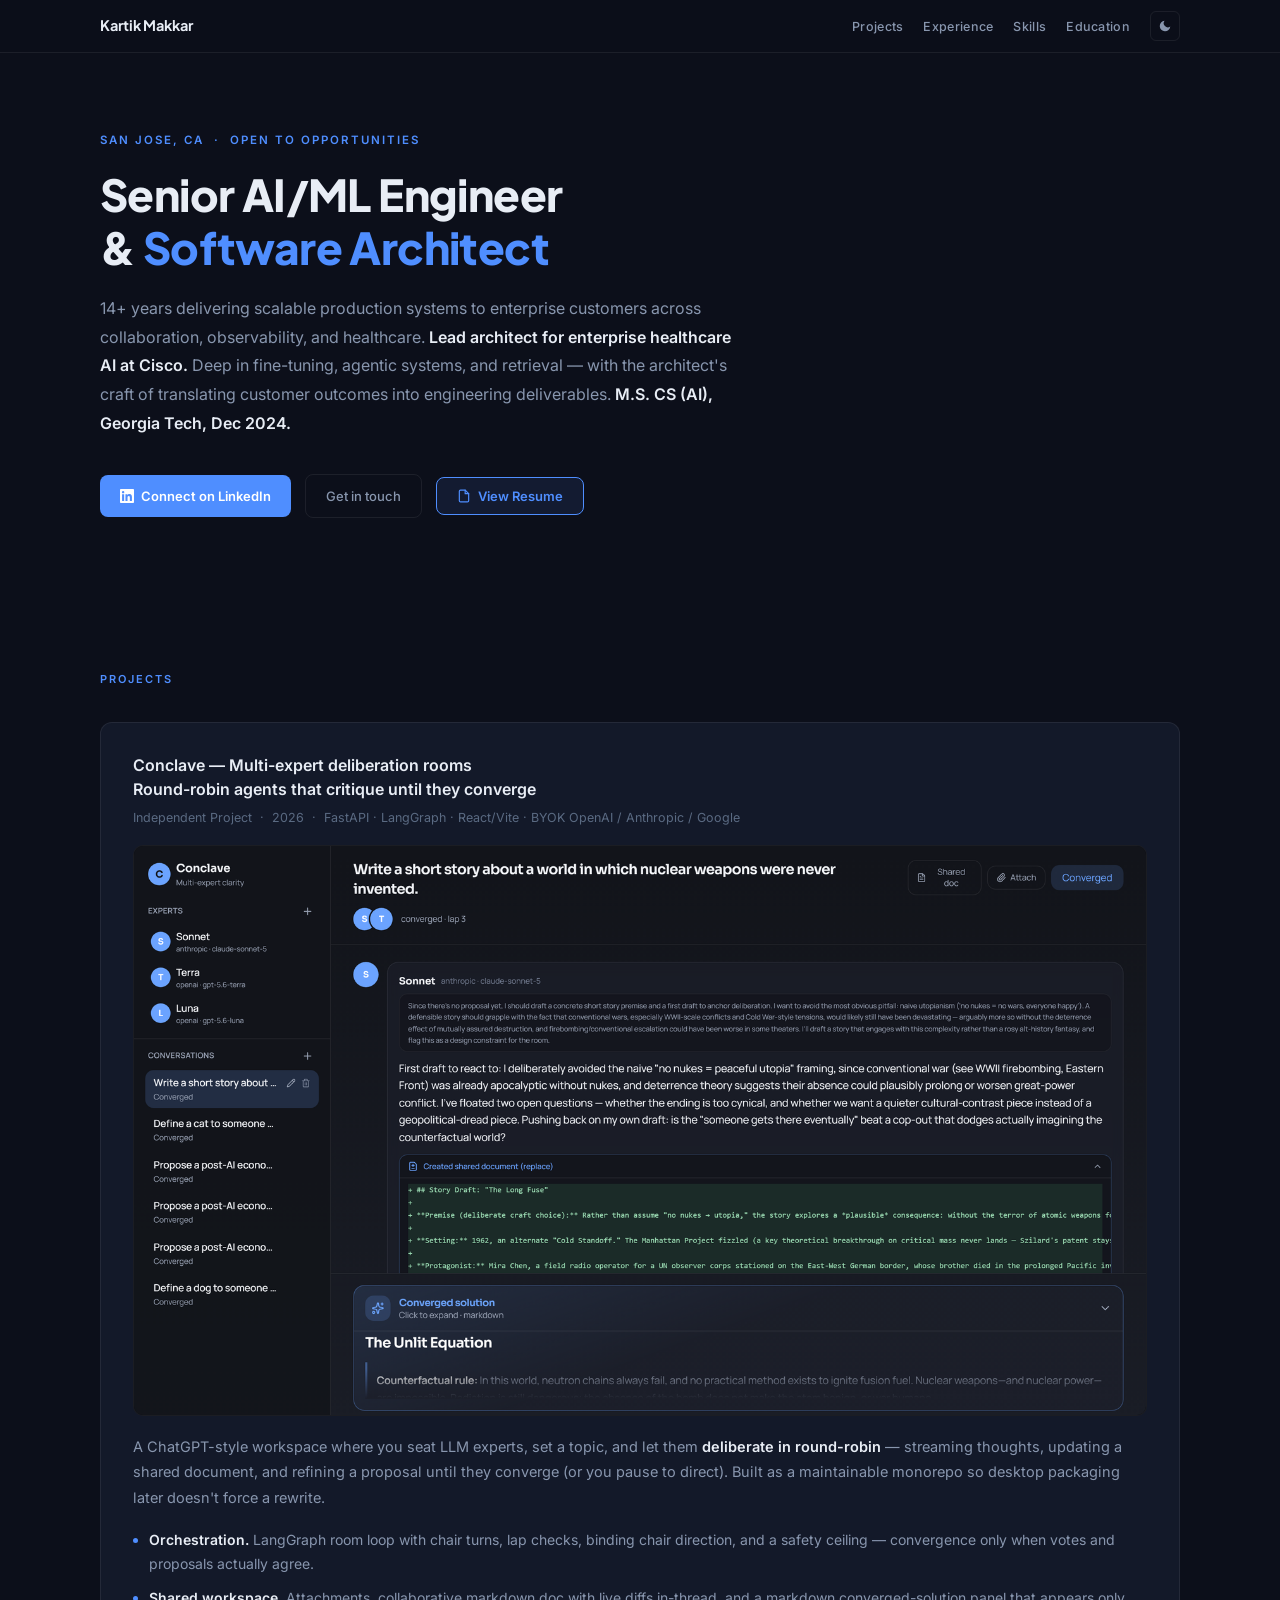
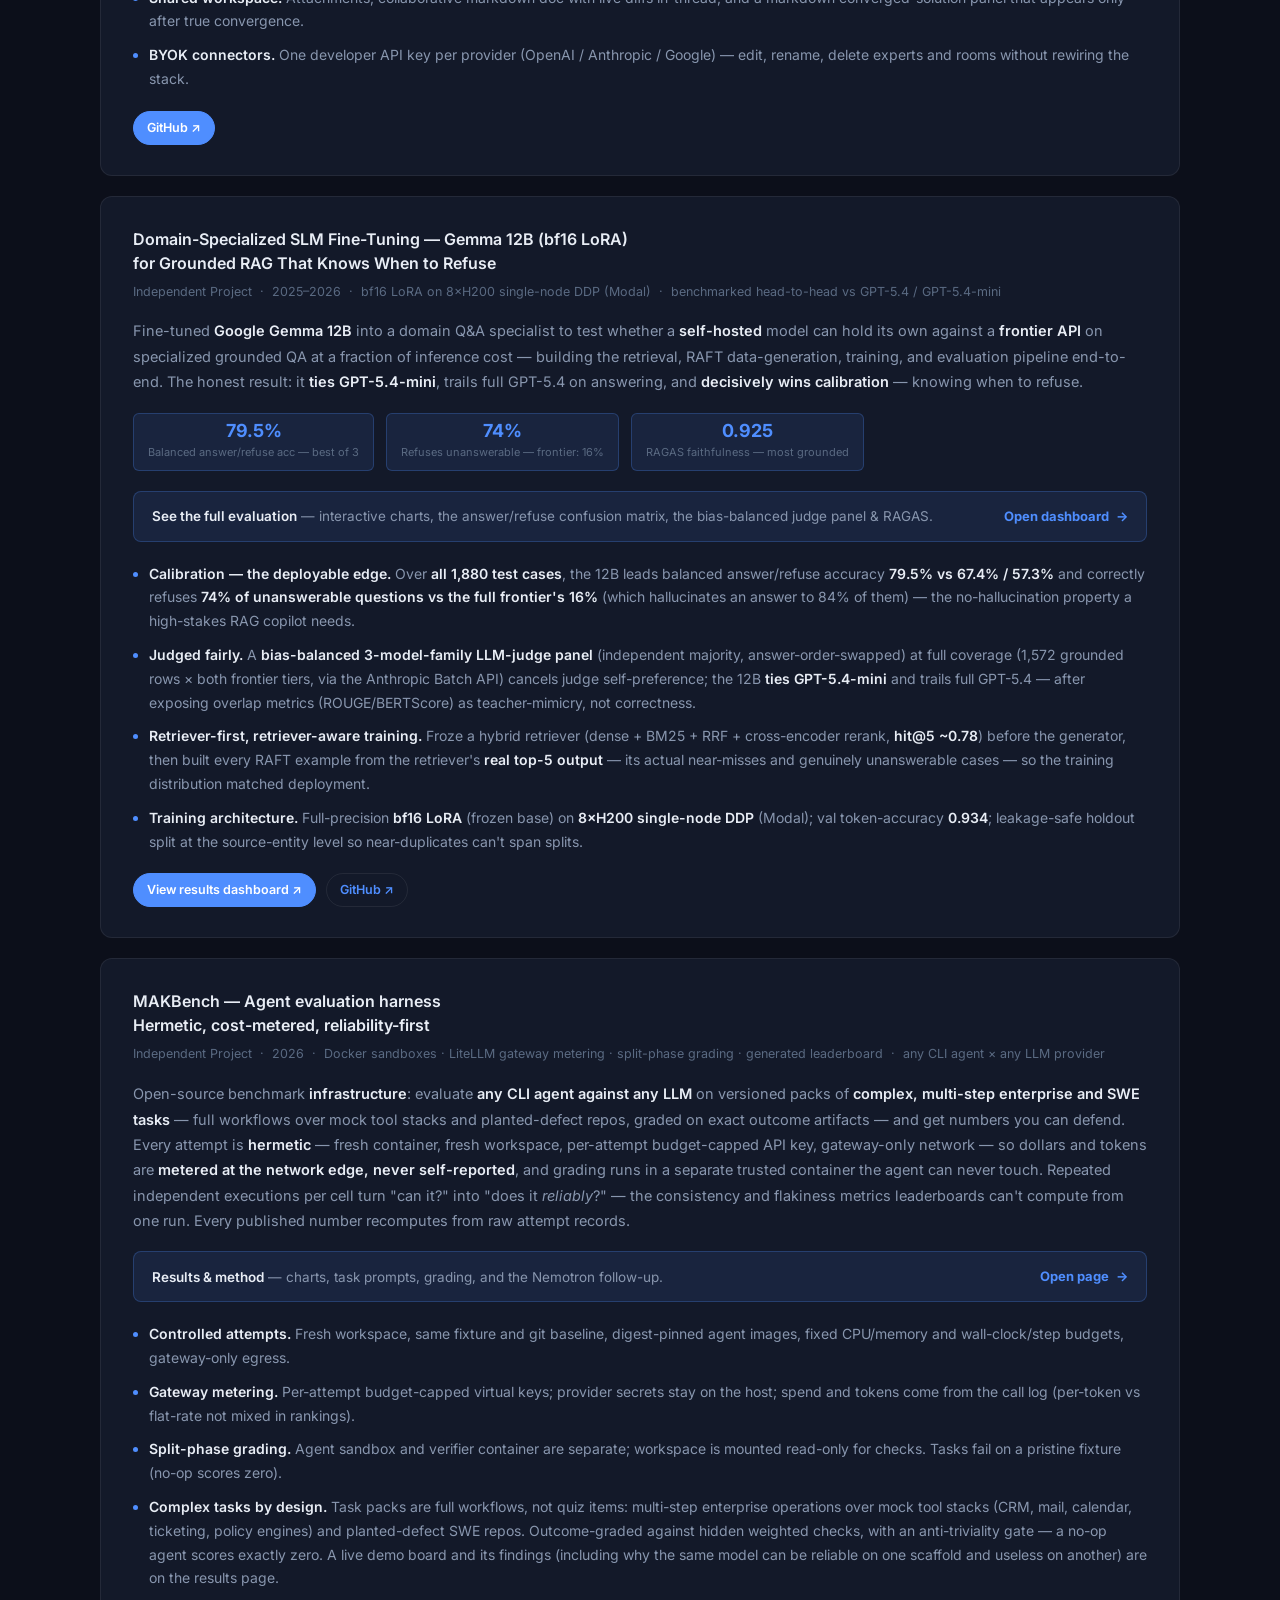
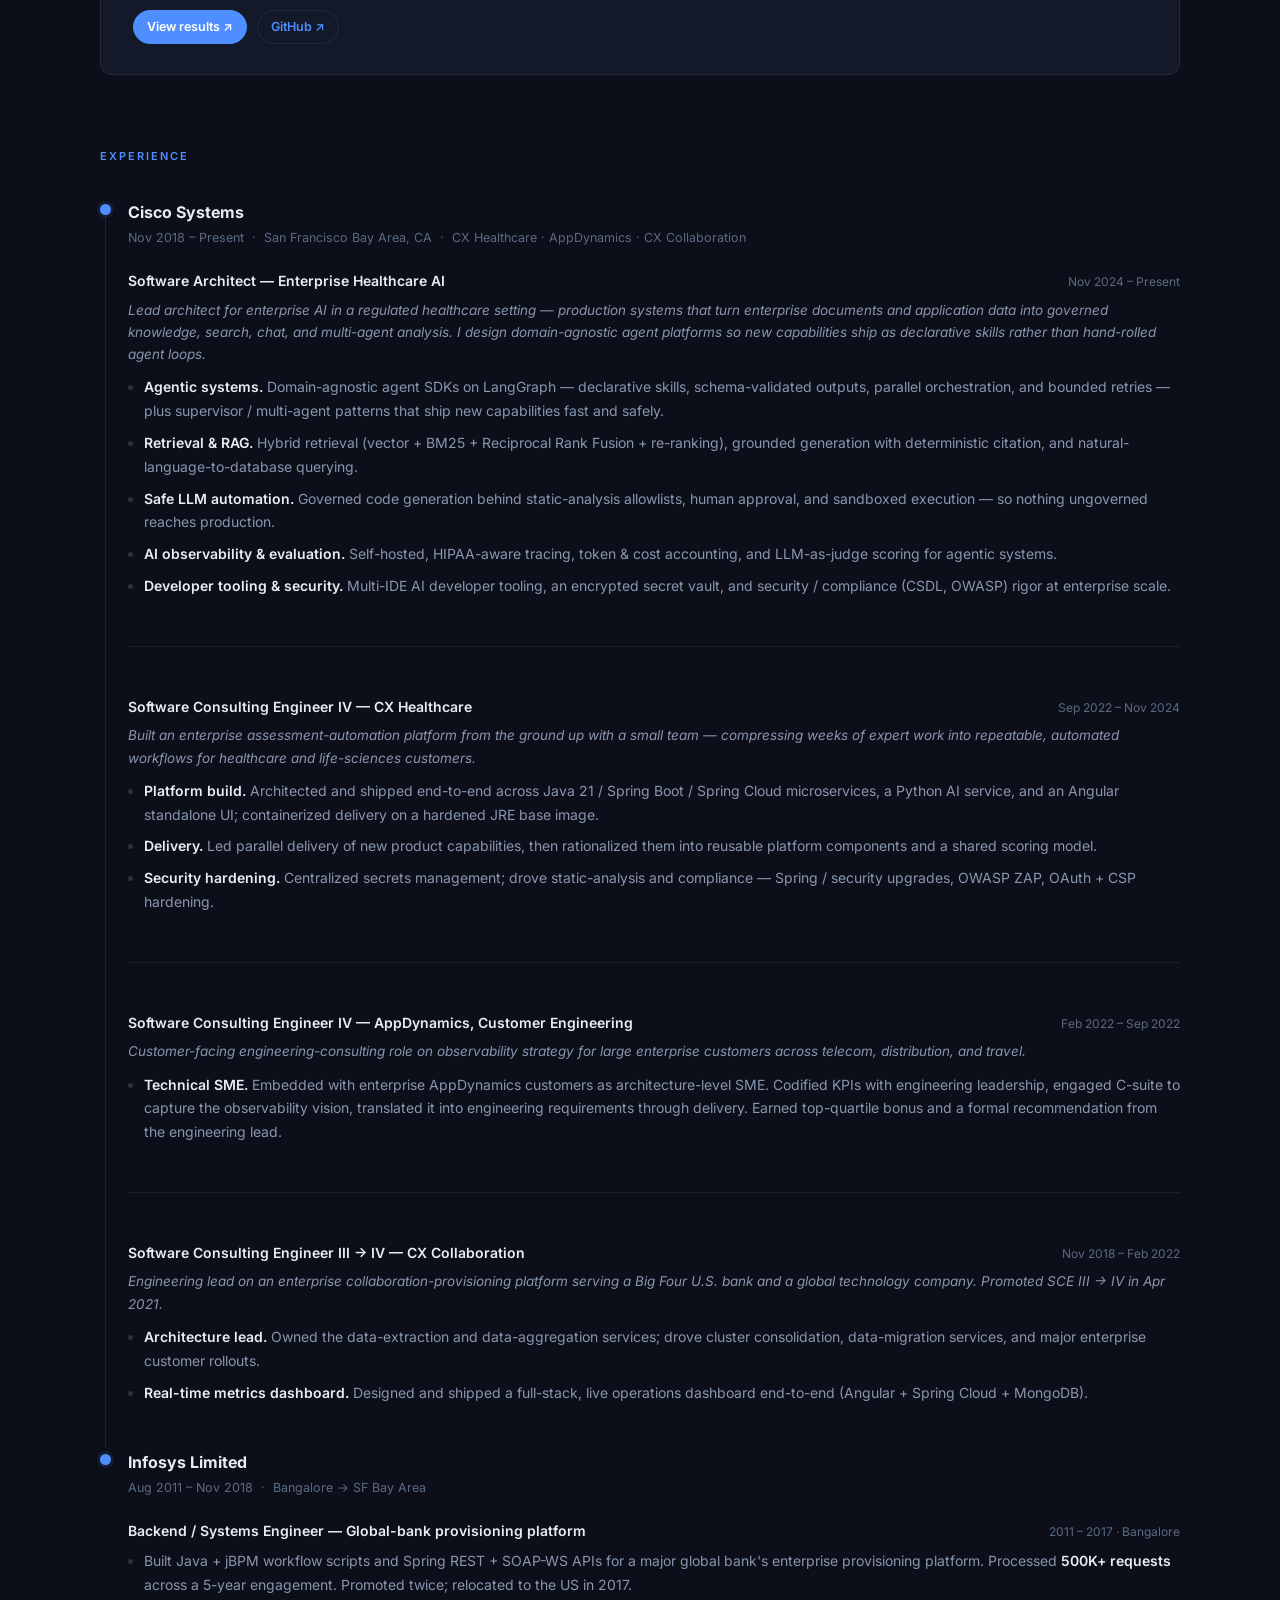
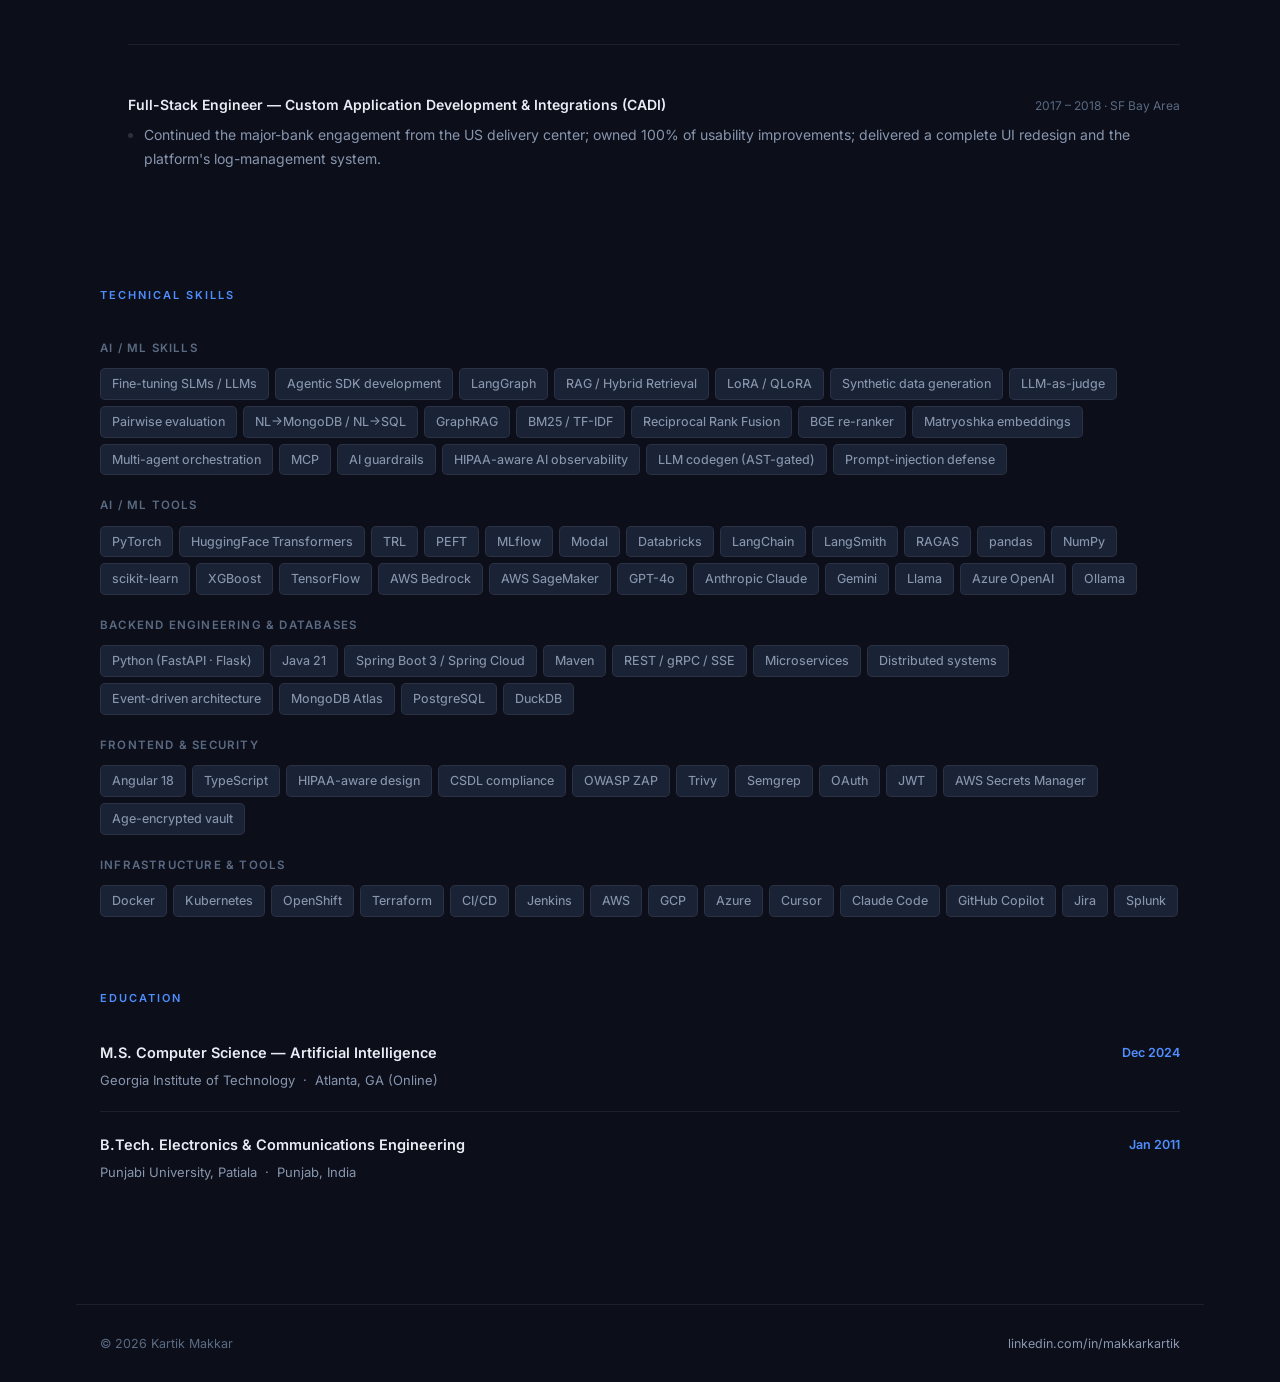
==== commit ef73d607: "Replace broken projects carousel with full-width stacked cards. Co-authored-by: Cursor <cursoragent@" ====
--- a/index.html
+++ b/index.html
@@ -243,56 +243,15 @@
       margin-bottom: 32px;
     }
 
-    /* ── PROJECTS CAROUSEL ──────────────────────────────── */
-    .projects-head {
+    /* ── PROJECTS ───────────────────────────────────────── */
+    .projects-list {
       display: flex;
-      align-items: center;
-      justify-content: space-between;
-      gap: 16px;
-      margin-bottom: 20px;
-      flex-wrap: wrap;
-    }
-    .projects-head .section-label { margin-bottom: 0; }
-    .carousel-controls { display: flex; gap: 8px; }
-    .carousel-btn {
-      width: 34px; height: 34px;
-      border-radius: 8px;
-      border: 1px solid var(--border);
-      background: var(--surface);
-      color: var(--text-2);
-      cursor: pointer;
-      display: inline-flex; align-items: center; justify-content: center;
-      transition: all var(--transition);
-    }
-    .carousel-btn:hover { border-color: var(--border-hv); color: var(--text); }
-    .carousel-btn:disabled { opacity: .35; cursor: default; }
-    .carousel-btn svg { width: 16px; height: 16px; }
-    .projects-carousel {
-      display: flex;
-      align-items: flex-start;
-      gap: 18px;
-      overflow-x: auto;
-      scroll-snap-type: x mandatory;
-      scroll-behavior: smooth;
-      padding: 4px 2px 18px;
-      margin: 0 -4px;
-      -webkit-overflow-scrolling: touch;
-      scrollbar-width: thin;
-      scrollbar-color: var(--border-hv) transparent;
-    }
-    .projects-carousel::-webkit-scrollbar { height: 6px; }
-    .projects-carousel::-webkit-scrollbar-thumb {
-      background: var(--border-hv);
-      border-radius: 999px;
-    }
-    .carousel-slide {
-      flex: 0 0 min(78%, 720px);
-      scroll-snap-align: start;
+      flex-direction: column;
+      gap: 20px;
     }
     .project-shot {
       width: 100%;
       height: auto;
-      object-fit: contain;
       border-radius: 10px;
       border: 1px solid var(--border);
       margin: 0 0 18px;
@@ -300,7 +259,6 @@
       background: #0a0c12;
     }
     @media (max-width: 720px) {
-      .carousel-slide { flex-basis: 90%; }
       .research-card { padding: 22px 18px; }
     }
 
@@ -650,25 +608,15 @@
 
   <!-- PROJECTS -->
   <section id="projects">
-    <div class="projects-head fade-up">
-      <p class="section-label">Projects</p>
-      <div class="carousel-controls" aria-label="Project carousel controls">
-        <button type="button" class="carousel-btn" id="carouselPrev" aria-label="Previous project">
-          <svg viewBox="0 0 24 24" fill="none" stroke="currentColor" stroke-width="2" stroke-linecap="round" stroke-linejoin="round"><path d="M15 18l-6-6 6-6"/></svg>
-        </button>
-        <button type="button" class="carousel-btn" id="carouselNext" aria-label="Next project">
-          <svg viewBox="0 0 24 24" fill="none" stroke="currentColor" stroke-width="2" stroke-linecap="round" stroke-linejoin="round"><path d="M9 18l6-6-6-6"/></svg>
-        </button>
-      </div>
-    </div>
-
-    <div class="projects-carousel fade-up" id="projectsCarousel" tabindex="0" aria-label="Projects carousel">
-
-    <article class="research-card carousel-slide">
+    <p class="section-label fade-up">Projects</p>
+
+    <div class="projects-list">
+
+    <article class="research-card fade-up">
       <p class="research-title">Conclave — Multi-expert deliberation rooms<br>Round-robin agents that critique until they converge</p>
       <p class="research-meta">Independent Project &nbsp;·&nbsp; 2026 &nbsp;·&nbsp; FastAPI · LangGraph · React/Vite · BYOK OpenAI / Anthropic / Google</p>
 
-      <img class="project-shot" src="assets/conclave-ui.png?v=2" alt="Conclave UI — multi-expert room with thoughts, shared-doc diffs, and converged solution" width="1600" height="900" loading="lazy" />
+      <img class="project-shot" src="assets/conclave-ui.png?v=3" alt="Conclave UI — multi-expert room with thoughts, shared-doc diffs, and converged solution" width="1600" height="900" loading="lazy" />
 
       <p class="research-body">
         A ChatGPT-style workspace where you seat LLM experts, set a topic, and let them
@@ -688,7 +636,7 @@
       </div>
     </article>
 
-    <article class="research-card carousel-slide">
+    <article class="research-card fade-up">
       <p class="research-title">Domain-Specialized SLM Fine-Tuning — Gemma 12B (bf16 LoRA)<br>for Grounded RAG That Knows When to Refuse</p>
       <p class="research-meta">Independent Project &nbsp;·&nbsp; 2025–2026 &nbsp;·&nbsp; bf16 LoRA on 8×H200 single-node DDP (Modal) &nbsp;·&nbsp; benchmarked head-to-head vs GPT-5.4 / GPT-5.4-mini</p>
 
@@ -735,7 +683,7 @@
       </div>
     </article>
 
-    <article class="research-card carousel-slide">
+    <article class="research-card fade-up">
       <p class="research-title">MAKBench — Agent evaluation harness<br>Hermetic, cost-metered, reliability-first</p>
       <p class="research-meta">Independent Project &nbsp;·&nbsp; 2026 &nbsp;·&nbsp; Docker sandboxes · LiteLLM gateway metering · split-phase grading · generated leaderboard &nbsp;·&nbsp; any CLI agent × any LLM provider</p>
 
@@ -1030,39 +978,6 @@
 
   document.querySelectorAll('.fade-up').forEach(el => observer.observe(el));
 
-  // Projects carousel
-  (function () {
-    const track = document.getElementById('projectsCarousel');
-    const prev = document.getElementById('carouselPrev');
-    const next = document.getElementById('carouselNext');
-    if (!track || !prev || !next) return;
-
-    function slideWidth() {
-      const slide = track.querySelector('.carousel-slide');
-      if (!slide) return track.clientWidth;
-      const styles = getComputedStyle(track);
-      const gap = parseFloat(styles.columnGap || styles.gap || '0') || 0;
-      return slide.getBoundingClientRect().width + gap;
-    }
-
-    function updateButtons() {
-      const max = track.scrollWidth - track.clientWidth - 2;
-      prev.disabled = track.scrollLeft <= 2;
-      next.disabled = track.scrollLeft >= max;
-    }
-
-    function scrollByDir(dir) {
-      track.scrollBy({ left: dir * slideWidth(), behavior: 'smooth' });
-    }
-
-    prev.addEventListener('click', () => scrollByDir(-1));
-    next.addEventListener('click', () => scrollByDir(1));
-    track.addEventListener('scroll', () => requestAnimationFrame(updateButtons), { passive: true });
-    window.addEventListener('resize', updateButtons);
-    updateButtons();
-  })();
-
-
   // ── Résumé viewer modal ─────────────────────────────
   const resumeOverlay = document.getElementById('resumeOverlay');
   const resumeFrame = document.getElementById('resumeFrame');
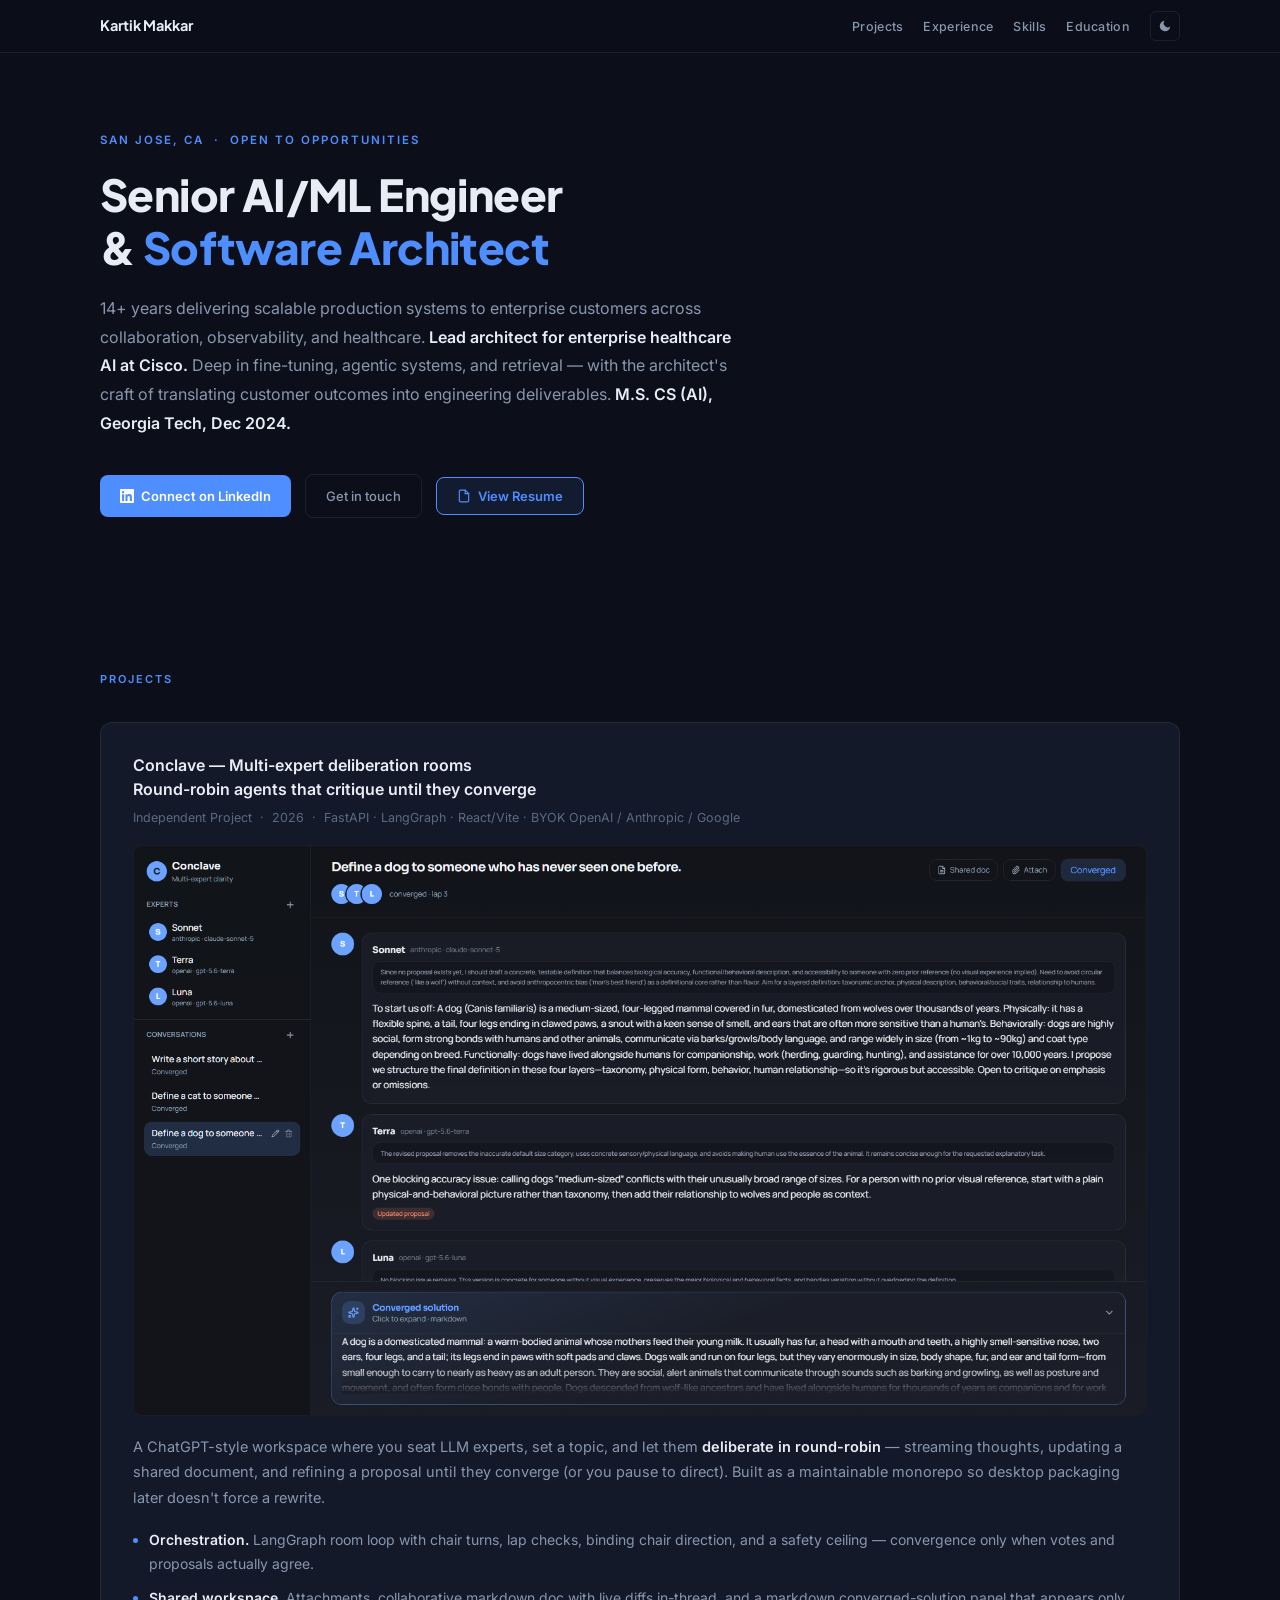
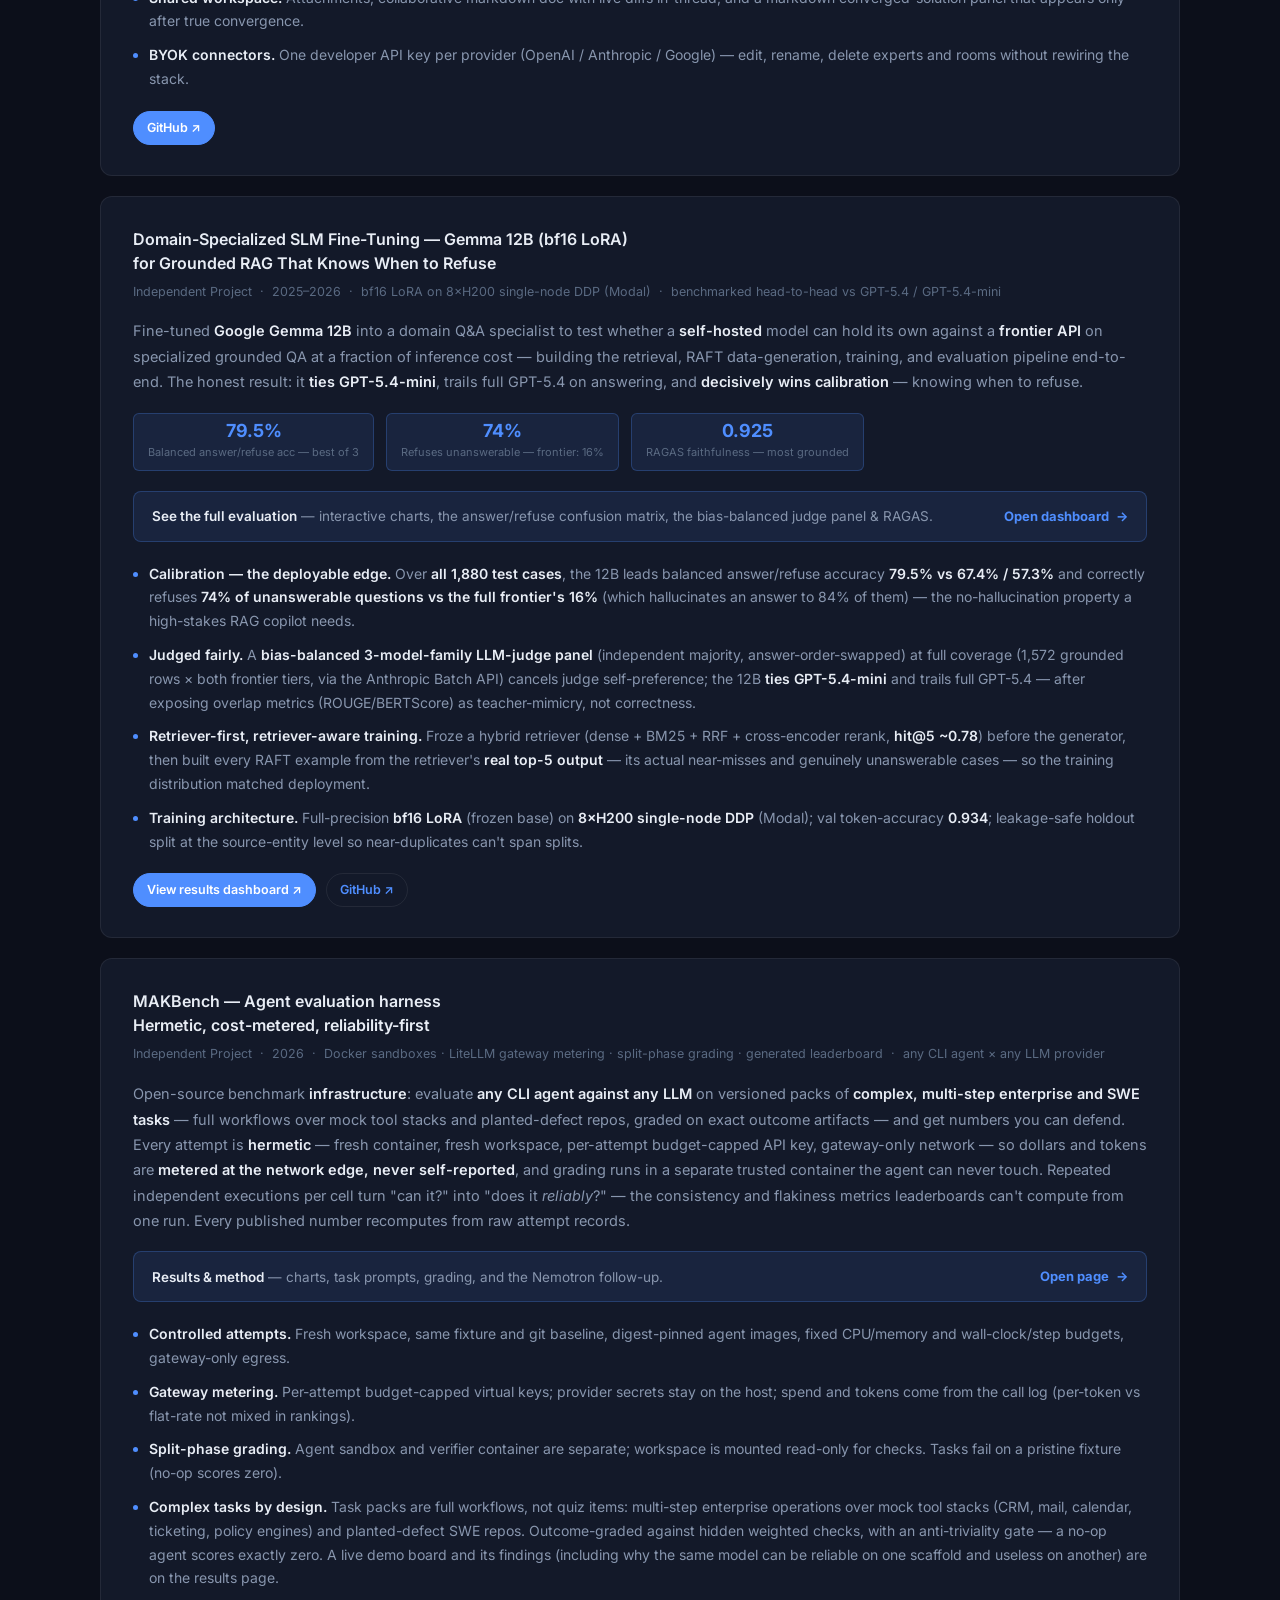
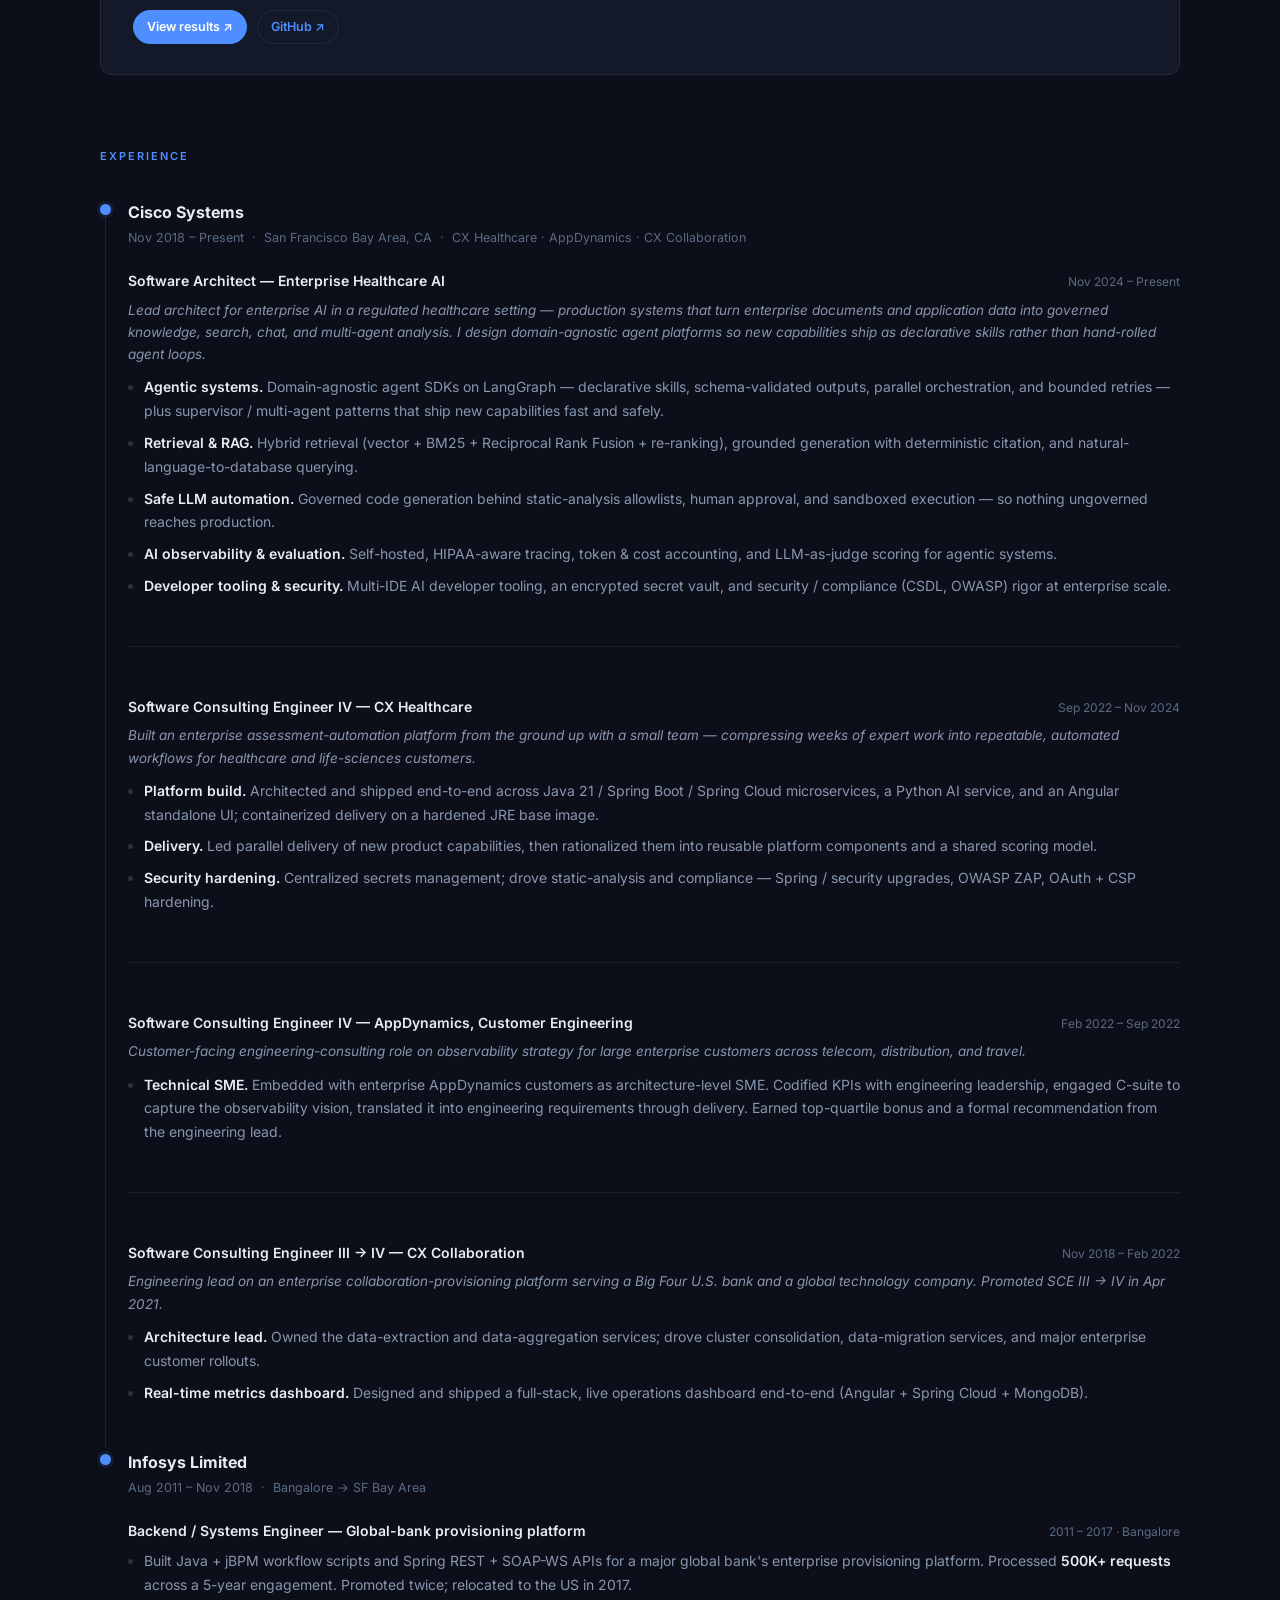
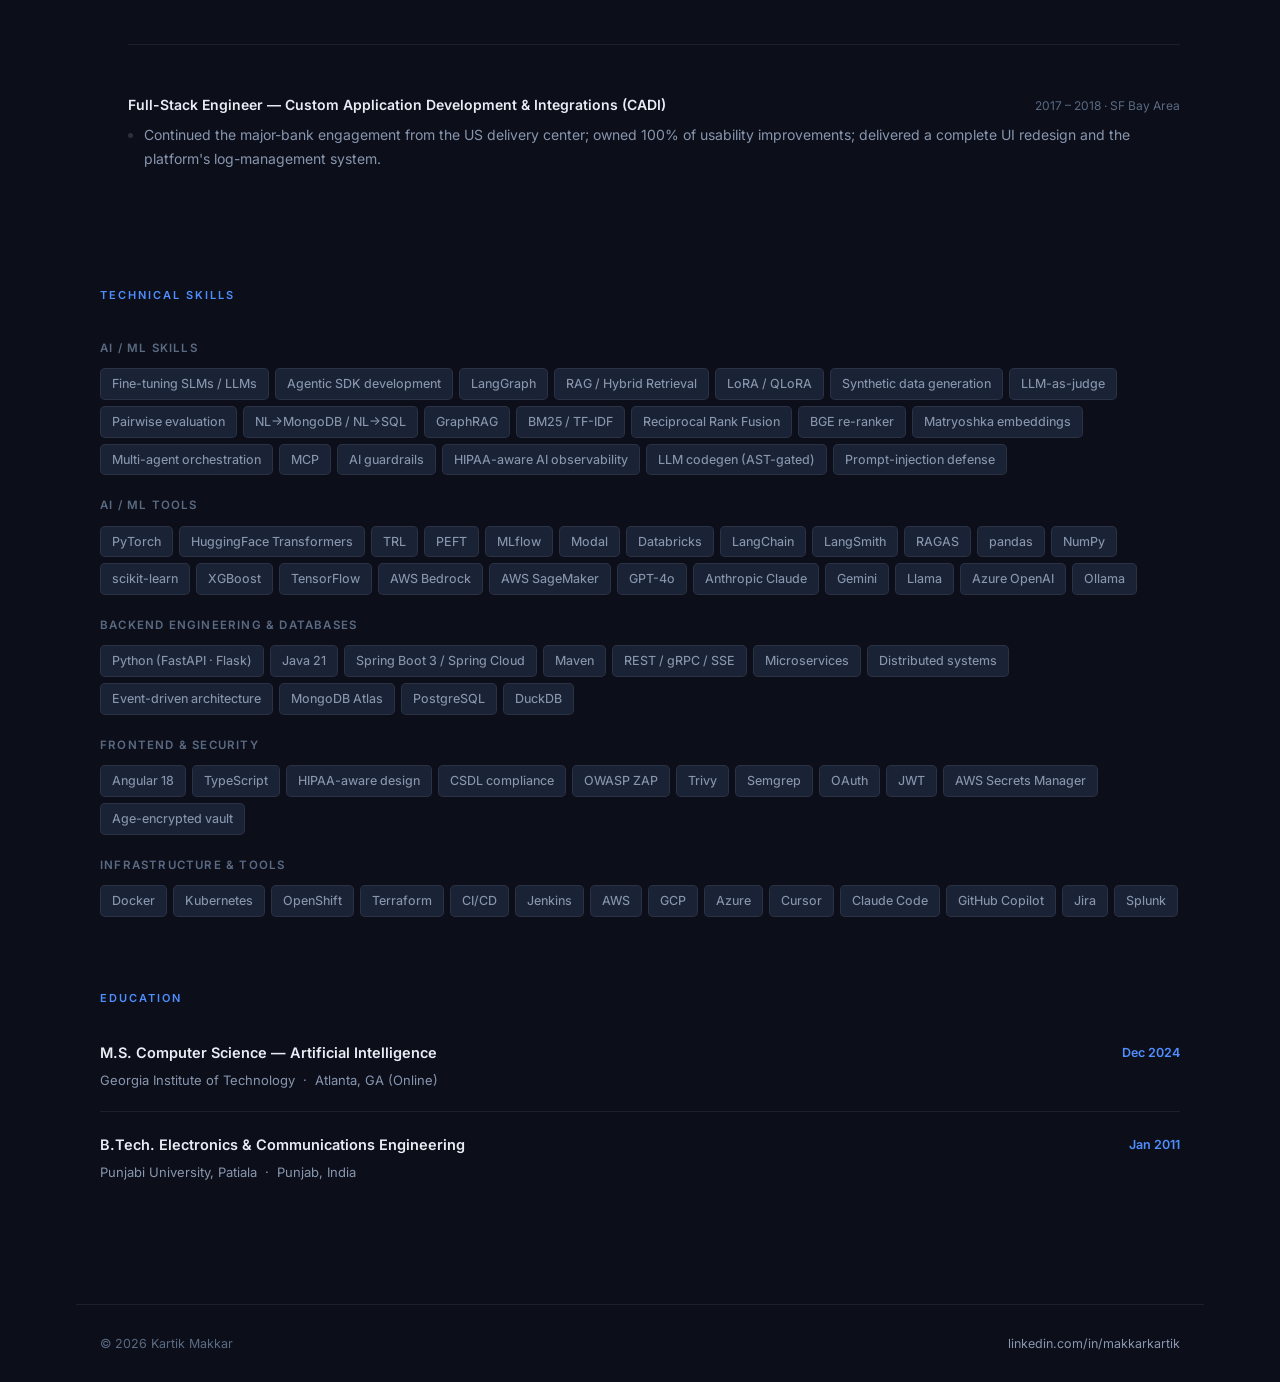
==== commit 49bb3277: "Update Conclave screenshot to the define-a-dog deliberation room. Co-authored-by: Cursor <cursoragen" ====
--- a/index.html
+++ b/index.html
@@ -616,7 +616,7 @@
       <p class="research-title">Conclave — Multi-expert deliberation rooms<br>Round-robin agents that critique until they converge</p>
       <p class="research-meta">Independent Project &nbsp;·&nbsp; 2026 &nbsp;·&nbsp; FastAPI · LangGraph · React/Vite · BYOK OpenAI / Anthropic / Google</p>
 
-      <img class="project-shot" src="assets/conclave-ui.png?v=3" alt="Conclave UI — multi-expert room with thoughts, shared-doc diffs, and converged solution" width="1600" height="900" loading="lazy" />
+      <img class="project-shot" src="assets/conclave-ui.png?v=4" alt="Conclave UI — experts defining a dog for someone who has never seen one, with deliberation thread and converged solution" width="1600" height="900" loading="lazy" />
 
       <p class="research-body">
         A ChatGPT-style workspace where you seat LLM experts, set a topic, and let them
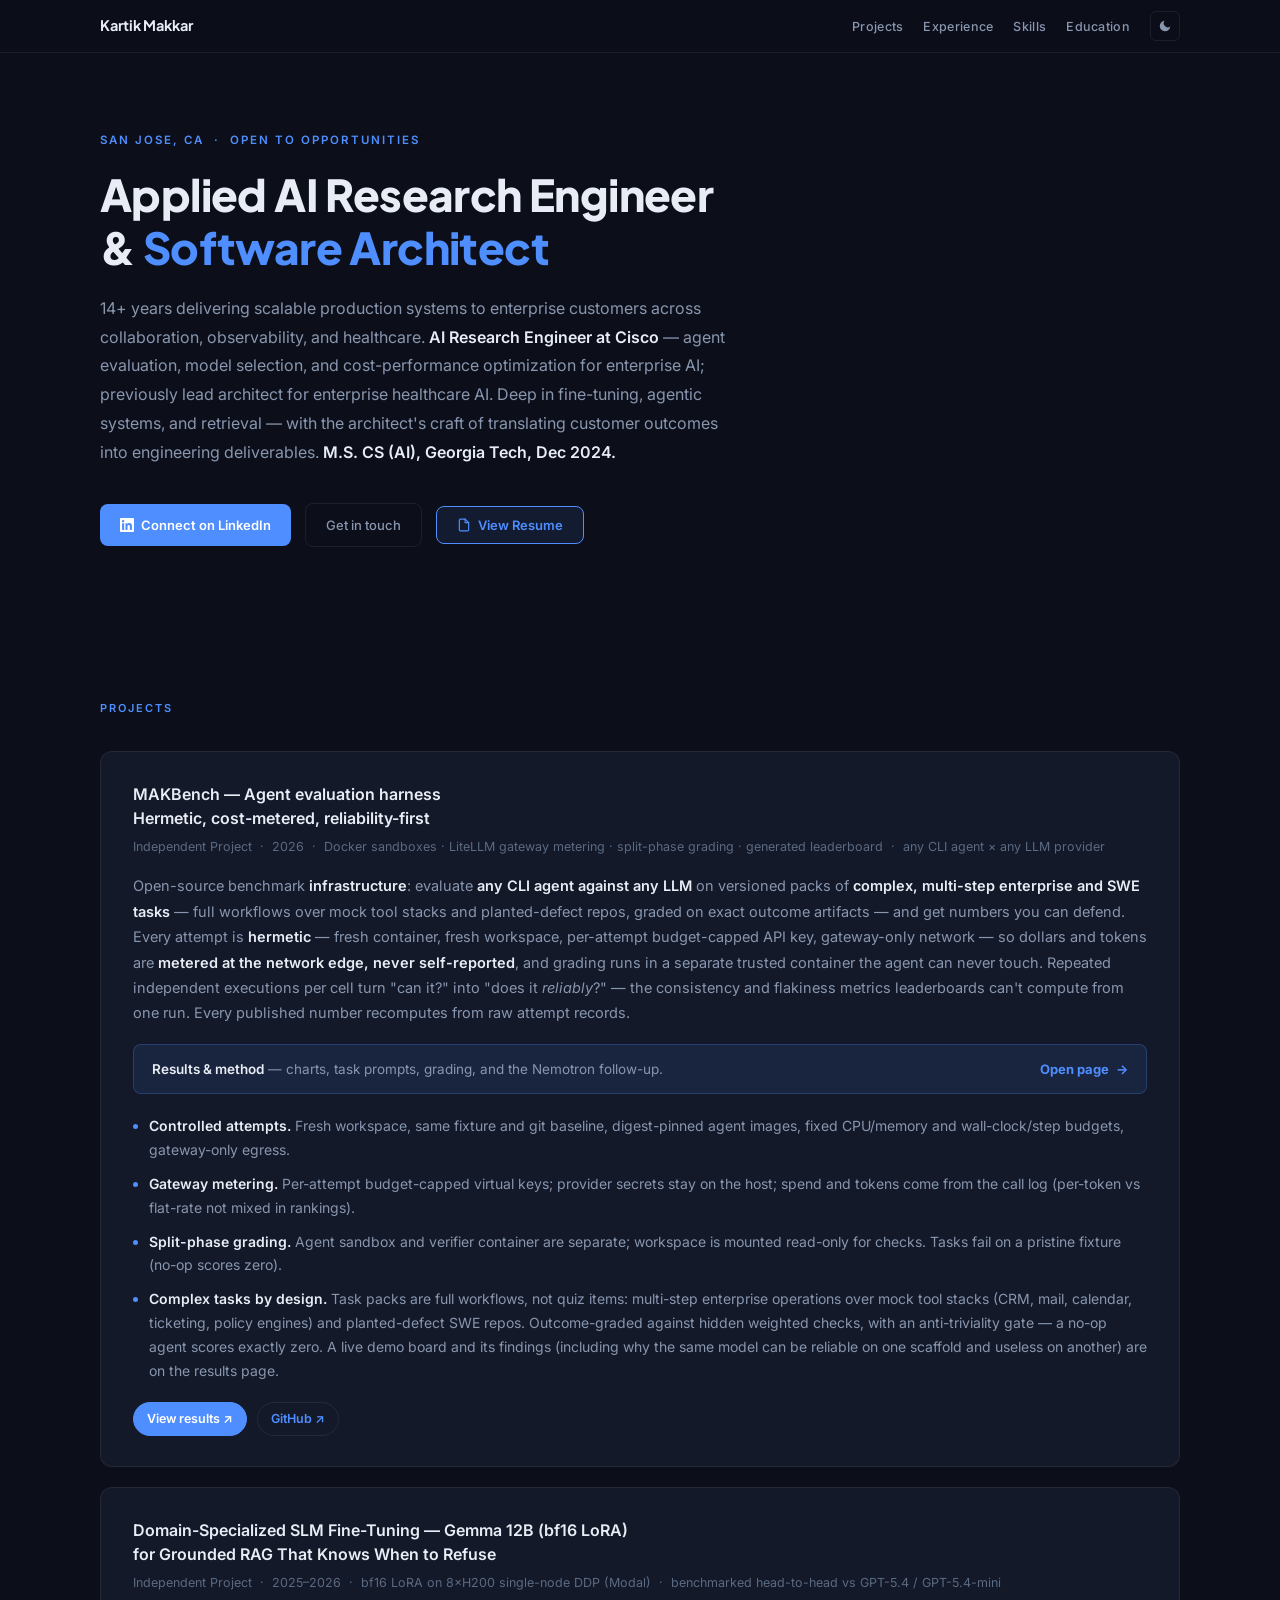
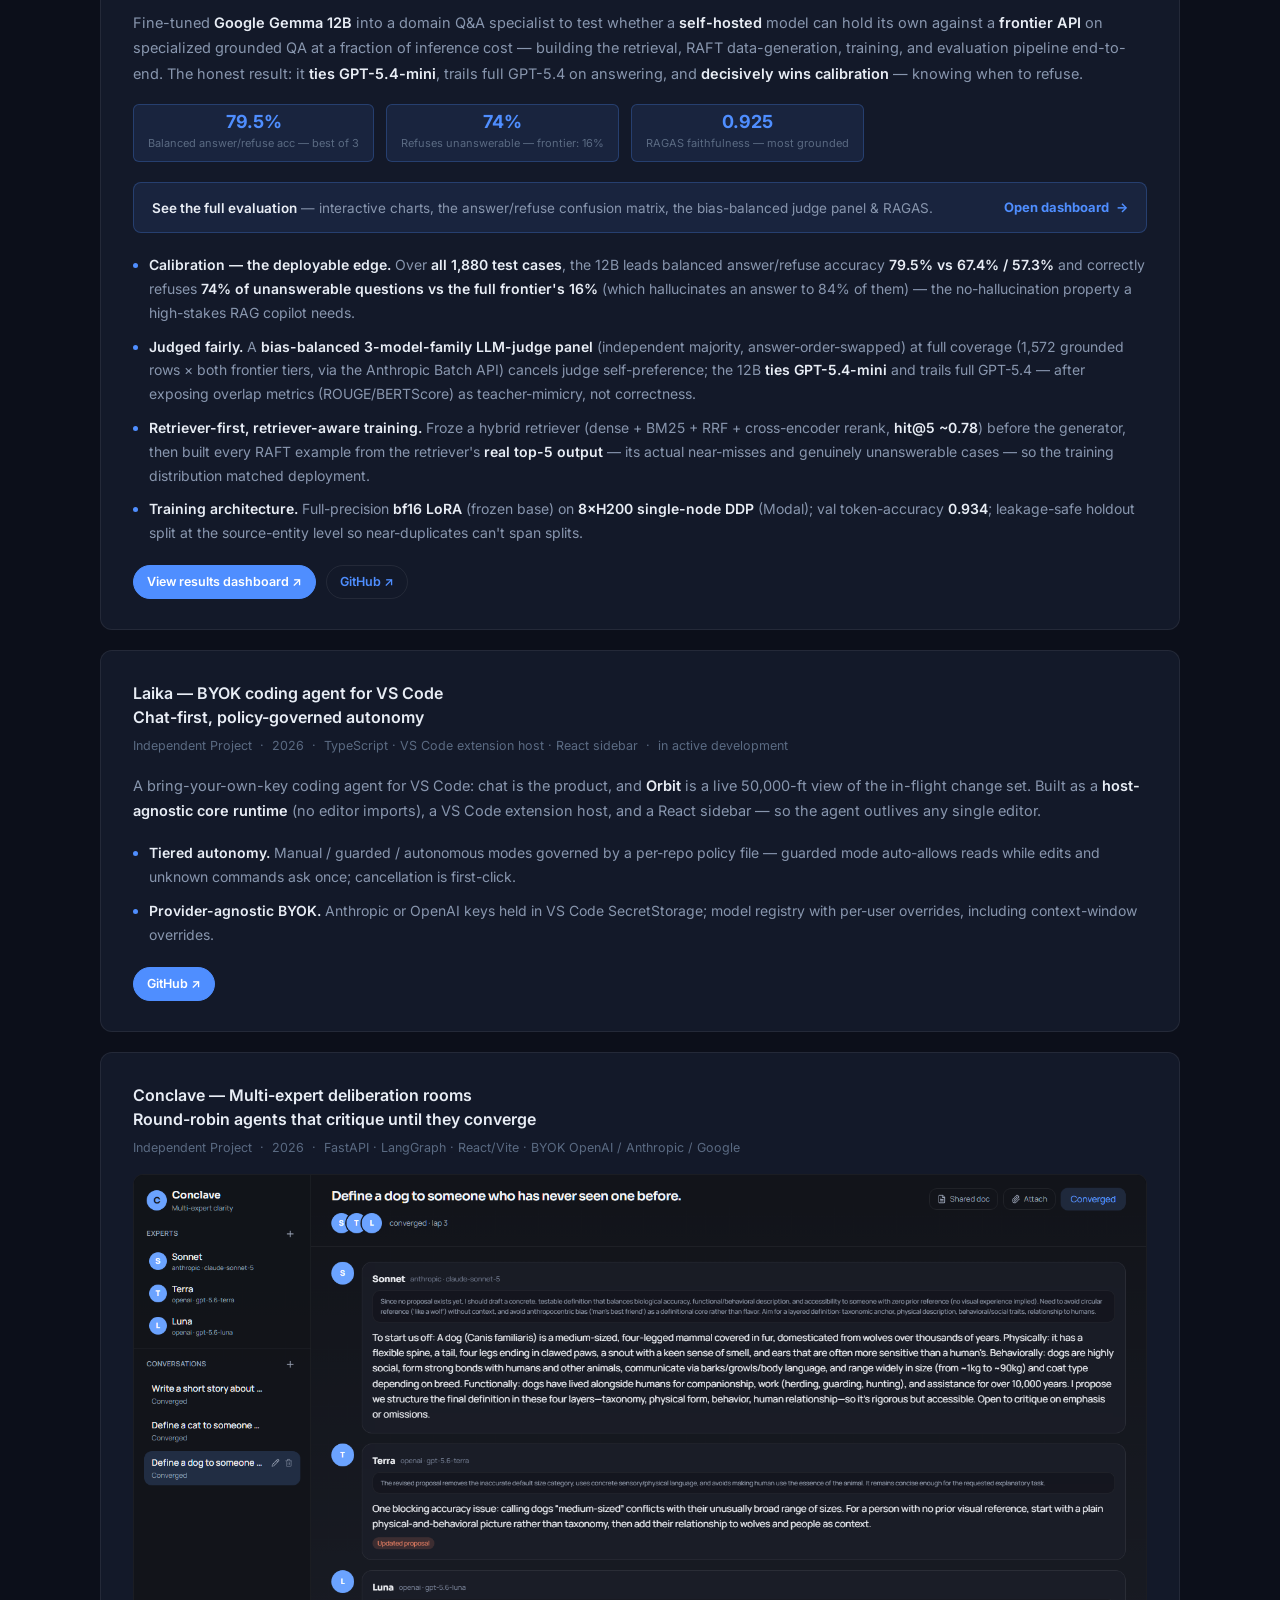
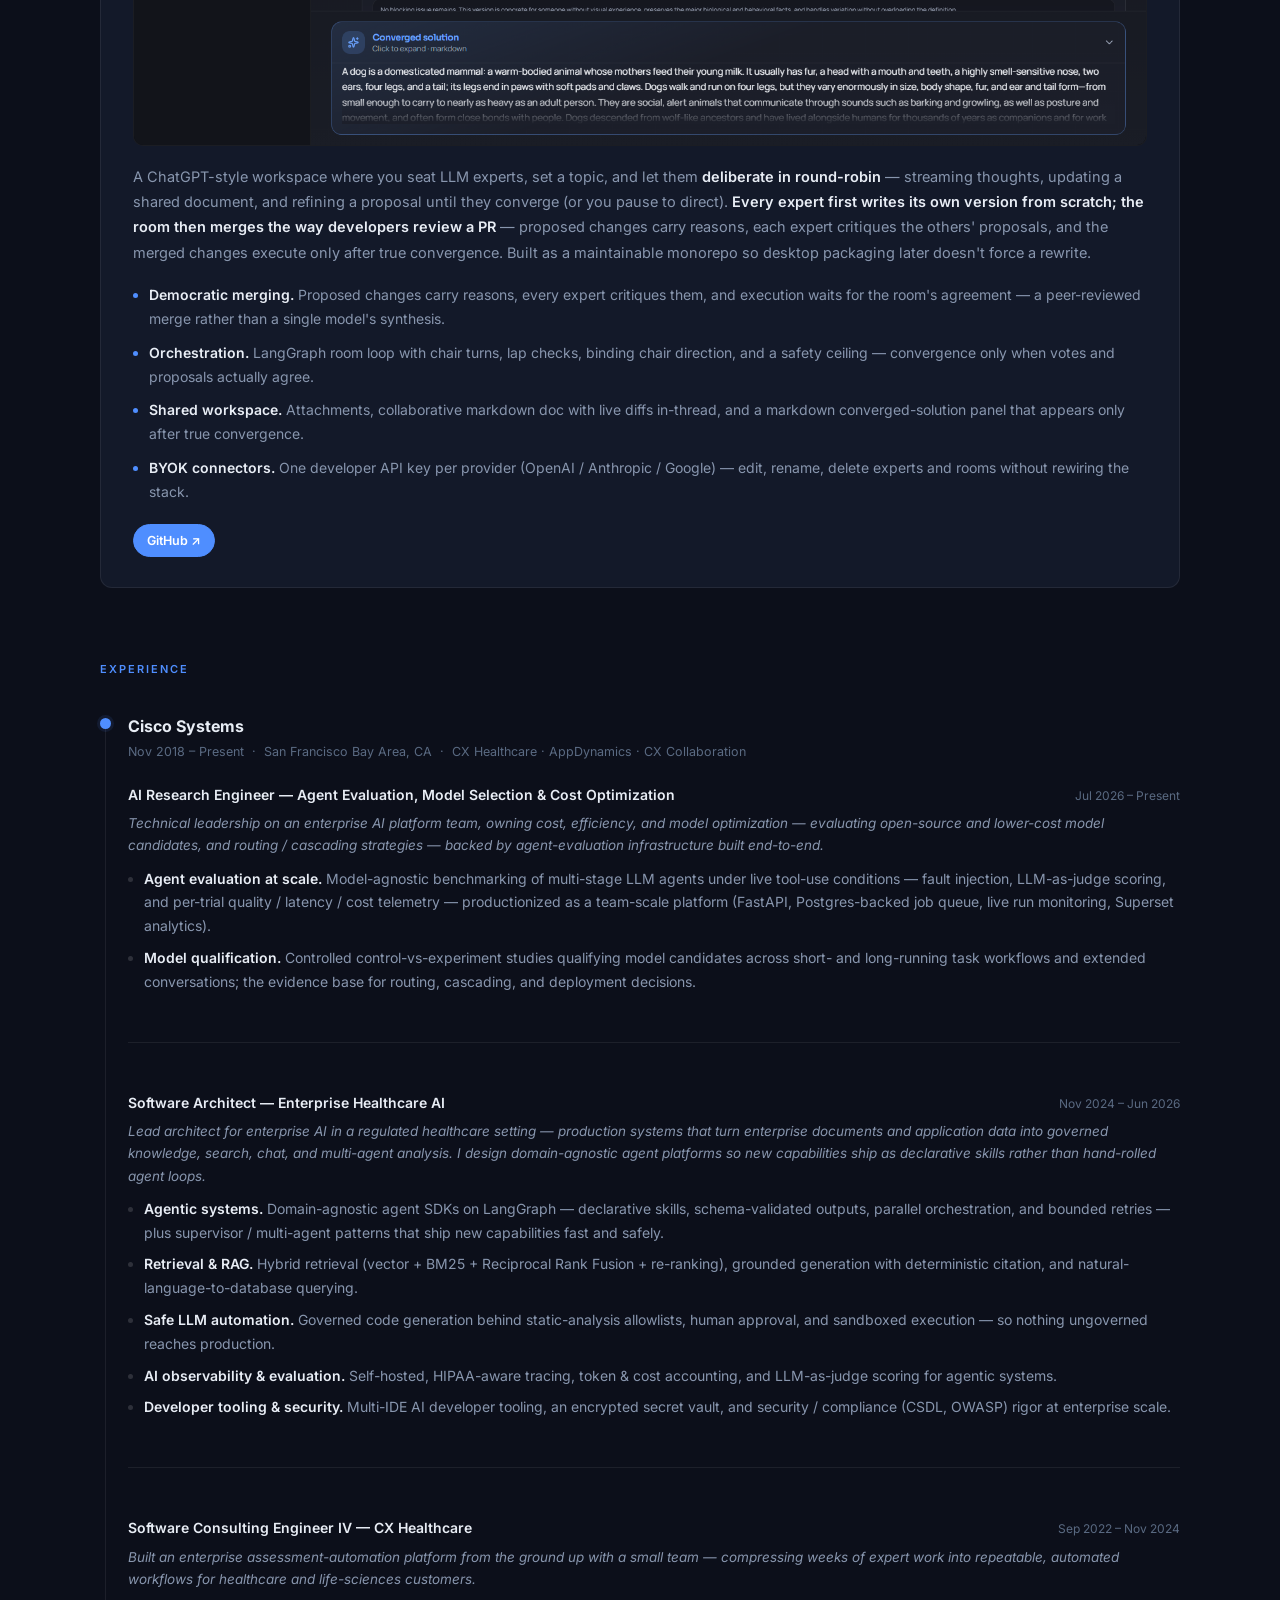
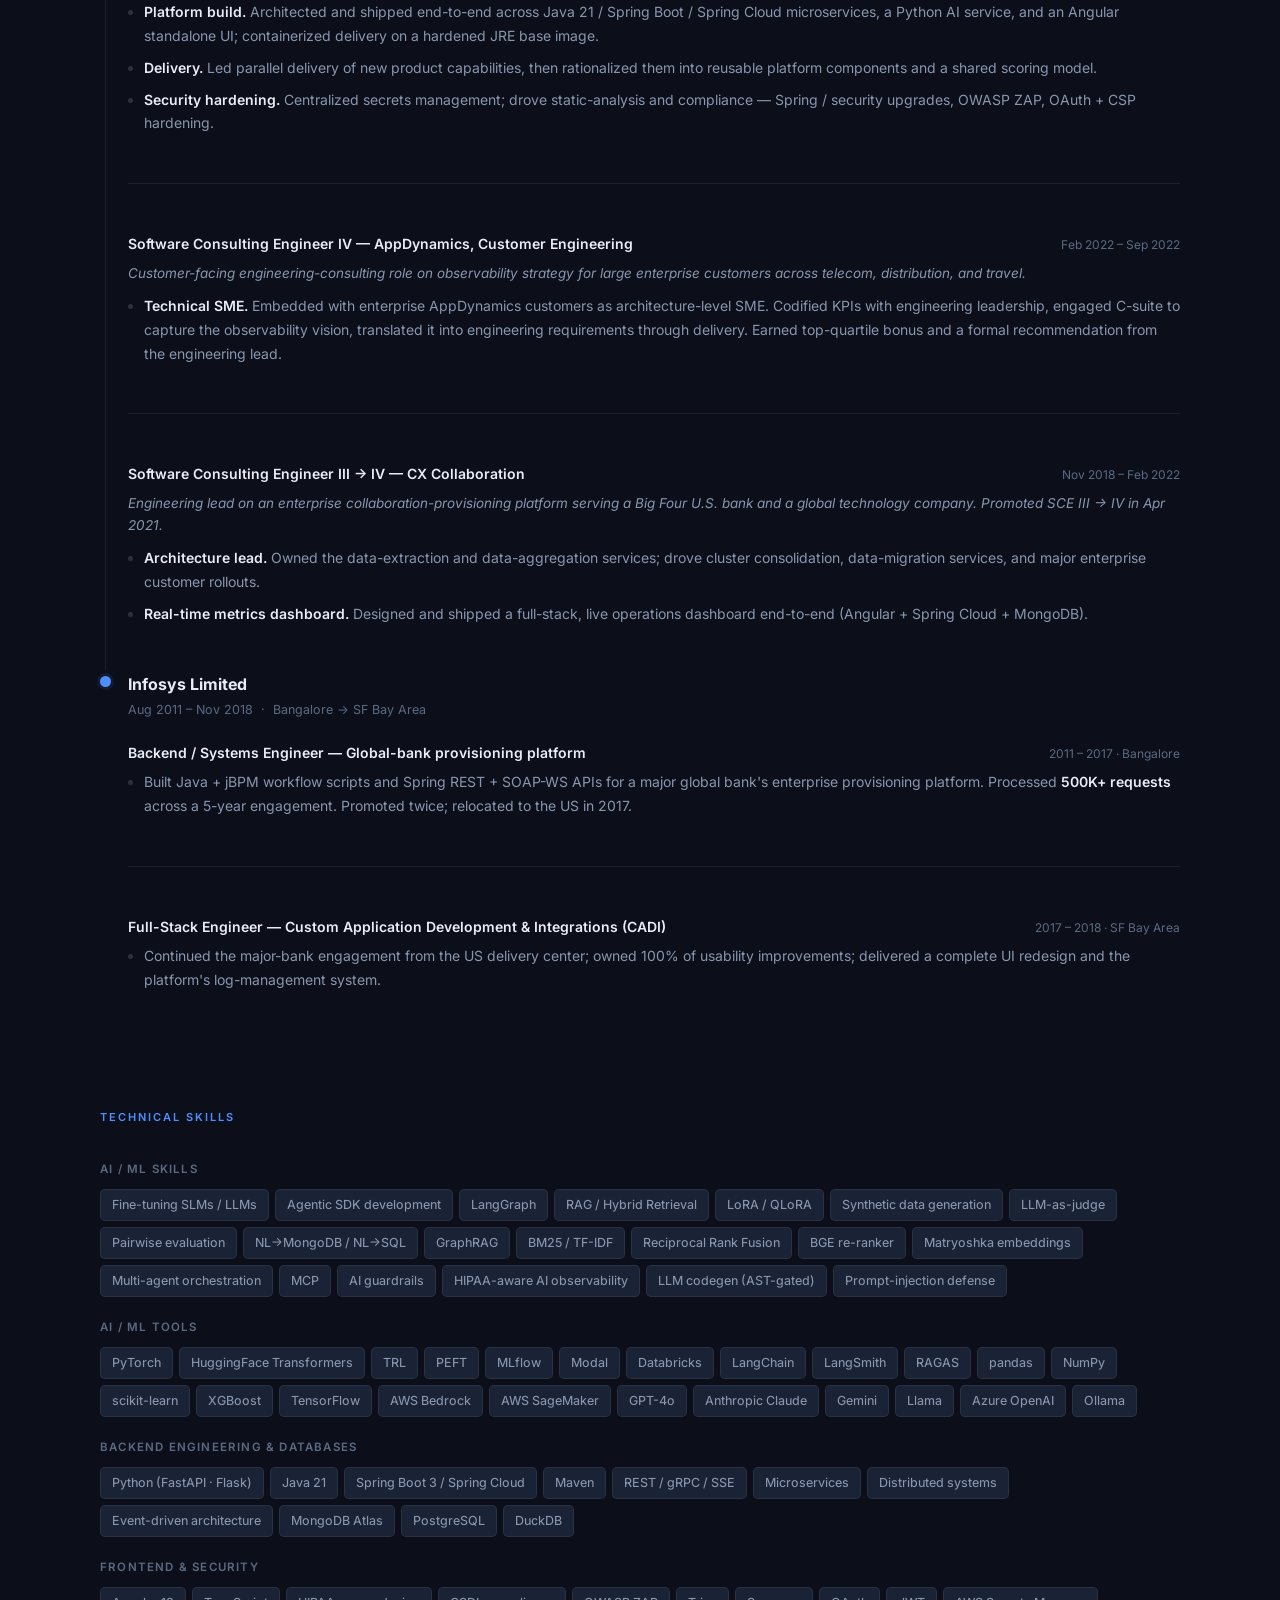
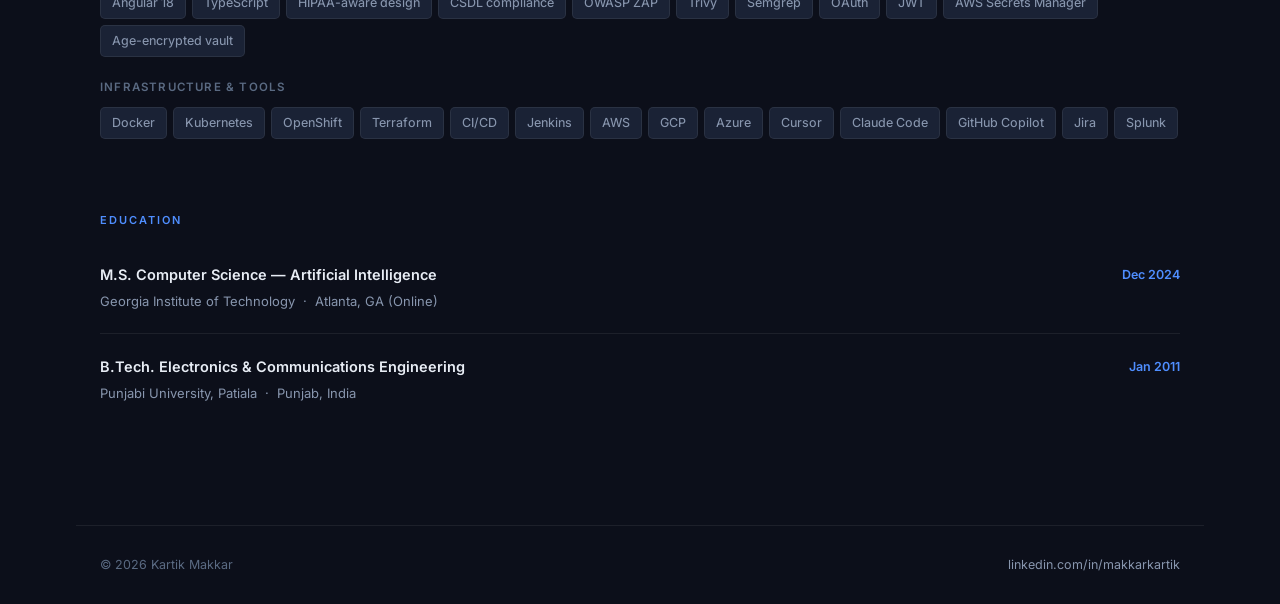
==== commit 8234036e: "Update role to AI Research Engineer, reorder projects, add Laika, refresh resume - Hero/meta: Applie" ====
--- a/index.html
+++ b/index.html
@@ -4,8 +4,8 @@
   <meta charset="UTF-8" />
   <meta name="viewport" content="width=device-width, initial-scale=1.0" />
   <link rel="icon" type="image/svg+xml" href="favicon.svg" />
-  <title>Kartik Makkar — Senior AI/ML Engineer & Software Architect</title>
-  <meta name="description" content="Senior AI/ML Engineer & Software Architect with 14+ years delivering scalable production systems. Software Architect at Cisco. M.S. CS (AI), Georgia Tech." />
+  <title>Kartik Makkar — Applied AI Research Engineer & Software Architect</title>
+  <meta name="description" content="Applied AI Research Engineer & Software Architect with 14+ years delivering scalable production systems. AI Research Engineer at Cisco — agent evaluation, model selection, cost-performance. M.S. CS (AI), Georgia Tech." />
   <link rel="preconnect" href="https://fonts.googleapis.com" />
   <link href="https://fonts.googleapis.com/css2?family=Inter:wght@300;400;500;600;700&family=Plus+Jakarta+Sans:wght@600;700;800&display=swap" rel="stylesheet" />
   <style>
@@ -580,12 +580,14 @@
 <!-- HERO -->
 <header>
   <p class="hero-eyebrow fade-up">San Jose, CA &nbsp;·&nbsp; Open to opportunities</p>
-  <h1 class="fade-up">Senior AI/ML Engineer<br>&amp; <em>Software Architect</em></h1>
+  <h1 class="fade-up">Applied AI Research Engineer<br>&amp; <em>Software Architect</em></h1>
   <p class="hero-summary fade-up">
     14+ years delivering scalable production systems to enterprise customers across
-    collaboration, observability, and healthcare. <strong>Lead architect for enterprise healthcare AI at Cisco.</strong>
-    Deep in fine-tuning, agentic systems, and retrieval — with the architect's craft of
-    translating customer outcomes into engineering deliverables.
+    collaboration, observability, and healthcare. <strong>AI Research Engineer at Cisco</strong> —
+    agent evaluation, model selection, and cost-performance optimization for enterprise AI;
+    previously lead architect for enterprise healthcare AI. Deep in fine-tuning, agentic
+    systems, and retrieval — with the architect's craft of translating customer outcomes
+    into engineering deliverables.
     <strong>M.S. CS (AI), Georgia Tech, Dec 2024.</strong>
   </p>
   <div class="hero-actions fade-up">
@@ -613,77 +615,6 @@
     <div class="projects-list">
 
     <article class="research-card fade-up">
-      <p class="research-title">Conclave — Multi-expert deliberation rooms<br>Round-robin agents that critique until they converge</p>
-      <p class="research-meta">Independent Project &nbsp;·&nbsp; 2026 &nbsp;·&nbsp; FastAPI · LangGraph · React/Vite · BYOK OpenAI / Anthropic / Google</p>
-
-      <img class="project-shot" src="assets/conclave-ui.png?v=4" alt="Conclave UI — experts defining a dog for someone who has never seen one, with deliberation thread and converged solution" width="1600" height="900" loading="lazy" />
-
-      <p class="research-body">
-        A ChatGPT-style workspace where you seat LLM experts, set a topic, and let them
-        <strong>deliberate in round-robin</strong> — streaming thoughts, updating a shared document,
-        and refining a proposal until they converge (or you pause to direct). Built as a maintainable
-        monorepo so desktop packaging later doesn't force a rewrite.
-      </p>
-
-      <ul class="research-bullets">
-        <li><strong>Orchestration.</strong> LangGraph room loop with chair turns, lap checks, binding chair direction, and a safety ceiling — convergence only when votes and proposals actually agree.</li>
-        <li><strong>Shared workspace.</strong> Attachments, collaborative markdown doc with live diffs in-thread, and a markdown converged-solution panel that appears only after true convergence.</li>
-        <li><strong>BYOK connectors.</strong> One developer API key per provider (OpenAI / Anthropic / Google) — edit, rename, delete experts and rooms without rewiring the stack.</li>
-      </ul>
-
-      <div class="card-links">
-        <a href="https://github.com/makkarkartik/conclave" class="card-link primary">GitHub ↗</a>
-      </div>
-    </article>
-
-    <article class="research-card fade-up">
-      <p class="research-title">Domain-Specialized SLM Fine-Tuning — Gemma 12B (bf16 LoRA)<br>for Grounded RAG That Knows When to Refuse</p>
-      <p class="research-meta">Independent Project &nbsp;·&nbsp; 2025–2026 &nbsp;·&nbsp; bf16 LoRA on 8×H200 single-node DDP (Modal) &nbsp;·&nbsp; benchmarked head-to-head vs GPT-5.4 / GPT-5.4-mini</p>
-
-      <p class="research-body">
-        Fine-tuned <strong>Google Gemma 12B</strong> into a domain Q&amp;A specialist to test whether a
-        <strong>self-hosted</strong> model can hold its own against a <strong>frontier API</strong> on specialized
-        grounded QA at a fraction of inference cost — building the retrieval, RAFT data-generation, training, and
-        evaluation pipeline end-to-end. The honest result: it <strong>ties GPT-5.4-mini</strong>, trails full GPT-5.4
-        on answering, and <strong>decisively wins calibration</strong> — knowing when to refuse.
-      </p>
-
-      <a class="metrics-link" href="hcft.html" aria-label="Open the full results dashboard">
-      <div class="metrics">
-        <div class="metric">
-          <div class="metric-val">79.5%</div>
-          <div class="metric-lbl">Balanced answer/refuse acc — best of 3</div>
-        </div>
-        <div class="metric">
-          <div class="metric-val">74%</div>
-          <div class="metric-lbl">Refuses unanswerable — frontier: 16%</div>
-        </div>
-        <div class="metric">
-          <div class="metric-val">0.925</div>
-          <div class="metric-lbl">RAGAS faithfulness — most grounded</div>
-        </div>
-      </div>
-      </a>
-
-      <a class="results-cta" href="hcft.html">
-        <span class="rc-text"><strong>See the full evaluation</strong> — interactive charts, the answer/refuse confusion matrix, the bias-balanced judge panel &amp; RAGAS.</span>
-        <span class="rc-go">Open dashboard <span class="arrow">→</span></span>
-      </a>
-
-      <ul class="research-bullets">
-        <li><strong>Calibration — the deployable edge.</strong> Over <strong>all 1,880 test cases</strong>, the 12B leads balanced answer/refuse accuracy <strong>79.5% vs 67.4% / 57.3%</strong> and correctly refuses <strong>74% of unanswerable questions vs the full frontier's 16%</strong> (which hallucinates an answer to 84% of them) — the no-hallucination property a high-stakes RAG copilot needs.</li>
-        <li><strong>Judged fairly.</strong> A <strong>bias-balanced 3-model-family LLM-judge panel</strong> (independent majority, answer-order-swapped) at full coverage (1,572 grounded rows × both frontier tiers, via the Anthropic Batch API) cancels judge self-preference; the 12B <strong>ties GPT-5.4-mini</strong> and trails full GPT-5.4 — after exposing overlap metrics (ROUGE/BERTScore) as teacher-mimicry, not correctness.</li>
-        <li><strong>Retriever-first, retriever-aware training.</strong> Froze a hybrid retriever (dense + BM25 + RRF + cross-encoder rerank, <strong>hit@5 ~0.78</strong>) before the generator, then built every RAFT example from the retriever's <strong>real top-5 output</strong> — its actual near-misses and genuinely unanswerable cases — so the training distribution matched deployment.</li>
-        <li><strong>Training architecture.</strong> Full-precision <strong>bf16 LoRA</strong> (frozen base) on <strong>8×H200 single-node DDP</strong> (Modal); val token-accuracy <strong>0.934</strong>; leakage-safe holdout split at the source-entity level so near-duplicates can't span splits.</li>
-      </ul>
-
-      <div class="card-links">
-        <a href="hcft.html" class="card-link primary">View results dashboard ↗</a>
-        <a href="https://github.com/makkarkartik" class="card-link">GitHub ↗</a>
-      </div>
-    </article>
-
-    <article class="research-card fade-up">
       <p class="research-title">MAKBench — Agent evaluation harness<br>Hermetic, cost-metered, reliability-first</p>
       <p class="research-meta">Independent Project &nbsp;·&nbsp; 2026 &nbsp;·&nbsp; Docker sandboxes · LiteLLM gateway metering · split-phase grading · generated leaderboard &nbsp;·&nbsp; any CLI agent × any LLM provider</p>
 
@@ -717,6 +648,103 @@
       </div>
     </article>
 
+
+    <article class="research-card fade-up">
+      <p class="research-title">Domain-Specialized SLM Fine-Tuning — Gemma 12B (bf16 LoRA)<br>for Grounded RAG That Knows When to Refuse</p>
+      <p class="research-meta">Independent Project &nbsp;·&nbsp; 2025–2026 &nbsp;·&nbsp; bf16 LoRA on 8×H200 single-node DDP (Modal) &nbsp;·&nbsp; benchmarked head-to-head vs GPT-5.4 / GPT-5.4-mini</p>
+
+      <p class="research-body">
+        Fine-tuned <strong>Google Gemma 12B</strong> into a domain Q&amp;A specialist to test whether a
+        <strong>self-hosted</strong> model can hold its own against a <strong>frontier API</strong> on specialized
+        grounded QA at a fraction of inference cost — building the retrieval, RAFT data-generation, training, and
+        evaluation pipeline end-to-end. The honest result: it <strong>ties GPT-5.4-mini</strong>, trails full GPT-5.4
+        on answering, and <strong>decisively wins calibration</strong> — knowing when to refuse.
+      </p>
+
+      <a class="metrics-link" href="hcft.html" aria-label="Open the full results dashboard">
+      <div class="metrics">
+        <div class="metric">
+          <div class="metric-val">79.5%</div>
+          <div class="metric-lbl">Balanced answer/refuse acc — best of 3</div>
+        </div>
+        <div class="metric">
+          <div class="metric-val">74%</div>
+          <div class="metric-lbl">Refuses unanswerable — frontier: 16%</div>
+        </div>
+        <div class="metric">
+          <div class="metric-val">0.925</div>
+          <div class="metric-lbl">RAGAS faithfulness — most grounded</div>
+        </div>
+      </div>
+      </a>
+
+      <a class="results-cta" href="hcft.html">
+        <span class="rc-text"><strong>See the full evaluation</strong> — interactive charts, the answer/refuse confusion matrix, the bias-balanced judge panel &amp; RAGAS.</span>
+        <span class="rc-go">Open dashboard <span class="arrow">→</span></span>
+      </a>
+
+      <ul class="research-bullets">
+        <li><strong>Calibration — the deployable edge.</strong> Over <strong>all 1,880 test cases</strong>, the 12B leads balanced answer/refuse accuracy <strong>79.5% vs 67.4% / 57.3%</strong> and correctly refuses <strong>74% of unanswerable questions vs the full frontier's 16%</strong> (which hallucinates an answer to 84% of them) — the no-hallucination property a high-stakes RAG copilot needs.</li>
+        <li><strong>Judged fairly.</strong> A <strong>bias-balanced 3-model-family LLM-judge panel</strong> (independent majority, answer-order-swapped) at full coverage (1,572 grounded rows × both frontier tiers, via the Anthropic Batch API) cancels judge self-preference; the 12B <strong>ties GPT-5.4-mini</strong> and trails full GPT-5.4 — after exposing overlap metrics (ROUGE/BERTScore) as teacher-mimicry, not correctness.</li>
+        <li><strong>Retriever-first, retriever-aware training.</strong> Froze a hybrid retriever (dense + BM25 + RRF + cross-encoder rerank, <strong>hit@5 ~0.78</strong>) before the generator, then built every RAFT example from the retriever's <strong>real top-5 output</strong> — its actual near-misses and genuinely unanswerable cases — so the training distribution matched deployment.</li>
+        <li><strong>Training architecture.</strong> Full-precision <strong>bf16 LoRA</strong> (frozen base) on <strong>8×H200 single-node DDP</strong> (Modal); val token-accuracy <strong>0.934</strong>; leakage-safe holdout split at the source-entity level so near-duplicates can't span splits.</li>
+      </ul>
+
+      <div class="card-links">
+        <a href="hcft.html" class="card-link primary">View results dashboard ↗</a>
+        <a href="https://github.com/makkarkartik/hcft-sft" class="card-link">GitHub ↗</a>
+      </div>
+    </article>
+
+    <article class="research-card fade-up">
+      <p class="research-title">Laika — BYOK coding agent for VS Code<br>Chat-first, policy-governed autonomy</p>
+      <p class="research-meta">Independent Project &nbsp;·&nbsp; 2026 &nbsp;·&nbsp; TypeScript · VS Code extension host · React sidebar &nbsp;·&nbsp; in active development</p>
+
+      <p class="research-body">
+        A bring-your-own-key coding agent for VS Code: chat is the product, and <strong>Orbit</strong>
+        is a live 50,000-ft view of the in-flight change set. Built as a <strong>host-agnostic core
+        runtime</strong> (no editor imports), a VS Code extension host, and a React sidebar — so the
+        agent outlives any single editor.
+      </p>
+
+      <ul class="research-bullets">
+        <li><strong>Tiered autonomy.</strong> Manual / guarded / autonomous modes governed by a per-repo policy file — guarded mode auto-allows reads while edits and unknown commands ask once; cancellation is first-click.</li>
+        <li><strong>Provider-agnostic BYOK.</strong> Anthropic or OpenAI keys held in VS Code SecretStorage; model registry with per-user overrides, including context-window overrides.</li>
+      </ul>
+
+      <div class="card-links">
+        <a href="https://github.com/makkarkartik/laika" class="card-link primary">GitHub ↗</a>
+      </div>
+    </article>
+
+    <article class="research-card fade-up">
+      <p class="research-title">Conclave — Multi-expert deliberation rooms<br>Round-robin agents that critique until they converge</p>
+      <p class="research-meta">Independent Project &nbsp;·&nbsp; 2026 &nbsp;·&nbsp; FastAPI · LangGraph · React/Vite · BYOK OpenAI / Anthropic / Google</p>
+
+      <img class="project-shot" src="assets/conclave-ui.png?v=4" alt="Conclave UI — experts defining a dog for someone who has never seen one, with deliberation thread and converged solution" width="1600" height="900" loading="lazy" />
+
+      <p class="research-body">
+        A ChatGPT-style workspace where you seat LLM experts, set a topic, and let them
+        <strong>deliberate in round-robin</strong> — streaming thoughts, updating a shared document,
+        and refining a proposal until they converge (or you pause to direct). <strong>Every expert
+        first writes its own version from scratch; the room then merges the way developers review
+        a PR</strong> — proposed changes carry reasons, each expert critiques the others' proposals,
+        and the merged changes execute only after true convergence. Built as a maintainable
+        monorepo so desktop packaging later doesn't force a rewrite.
+      </p>
+
+      <ul class="research-bullets">
+        <li><strong>Democratic merging.</strong> Proposed changes carry reasons, every expert critiques them, and execution waits for the room's agreement — a peer-reviewed merge rather than a single model's synthesis.</li>
+        <li><strong>Orchestration.</strong> LangGraph room loop with chair turns, lap checks, binding chair direction, and a safety ceiling — convergence only when votes and proposals actually agree.</li>
+        <li><strong>Shared workspace.</strong> Attachments, collaborative markdown doc with live diffs in-thread, and a markdown converged-solution panel that appears only after true convergence.</li>
+        <li><strong>BYOK connectors.</strong> One developer API key per provider (OpenAI / Anthropic / Google) — edit, rename, delete experts and rooms without rewiring the stack.</li>
+      </ul>
+
+      <div class="card-links">
+        <a href="https://github.com/makkarkartik/conclave" class="card-link primary">GitHub ↗</a>
+      </div>
+    </article>
+
     </div>
   </section>
 
@@ -736,8 +764,22 @@
 
           <div class="tl-role">
             <div class="tl-role-header">
+              <span class="tl-role-title">AI Research Engineer — Agent Evaluation, Model Selection &amp; Cost Optimization</span>
+              <span class="tl-role-dates">Jul 2026 – Present</span>
+            </div>
+            <p class="tl-role-desc">Technical leadership on an enterprise AI platform team, owning cost, efficiency, and model optimization — evaluating open-source and lower-cost model candidates, and routing / cascading strategies — backed by agent-evaluation infrastructure built end-to-end.</p>
+            <ul class="tl-bullets">
+              <li><strong>Agent evaluation at scale.</strong> Model-agnostic benchmarking of multi-stage LLM agents under live tool-use conditions — fault injection, LLM-as-judge scoring, and per-trial quality / latency / cost telemetry — productionized as a team-scale platform (FastAPI, Postgres-backed job queue, live run monitoring, Superset analytics).</li>
+              <li><strong>Model qualification.</strong> Controlled control-vs-experiment studies qualifying model candidates across short- and long-running task workflows and extended conversations; the evidence base for routing, cascading, and deployment decisions.</li>
+            </ul>
+          </div>
+
+          <hr class="tl-divider" />
+
+          <div class="tl-role">
+            <div class="tl-role-header">
               <span class="tl-role-title">Software Architect — Enterprise Healthcare AI</span>
-              <span class="tl-role-dates">Nov 2024 – Present</span>
+              <span class="tl-role-dates">Nov 2024 – Jun 2026</span>
             </div>
             <p class="tl-role-desc">Lead architect for enterprise AI in a regulated healthcare setting — production systems that turn enterprise documents and application data into governed knowledge, search, chat, and multi-agent analysis. I design domain-agnostic agent platforms so new capabilities ship as declarative skills rather than hand-rolled agent loops.</p>
             <ul class="tl-bullets">
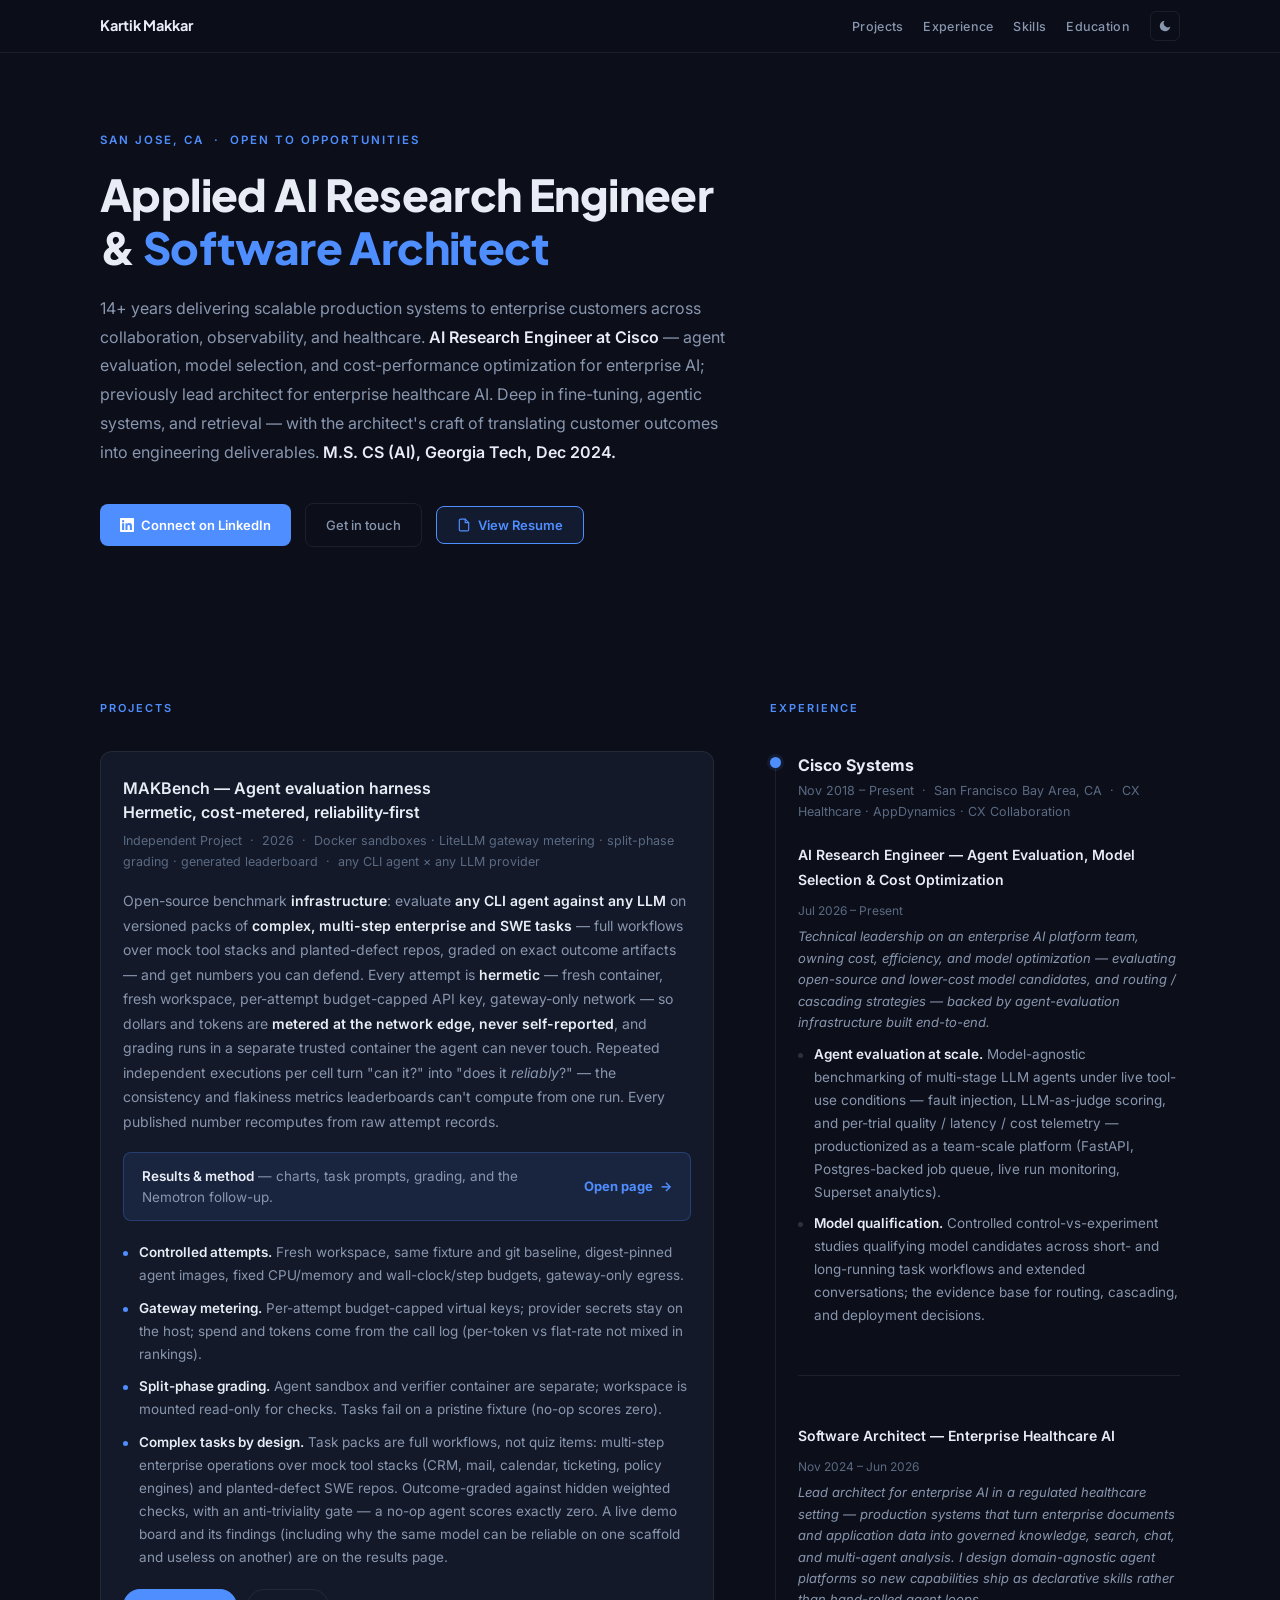
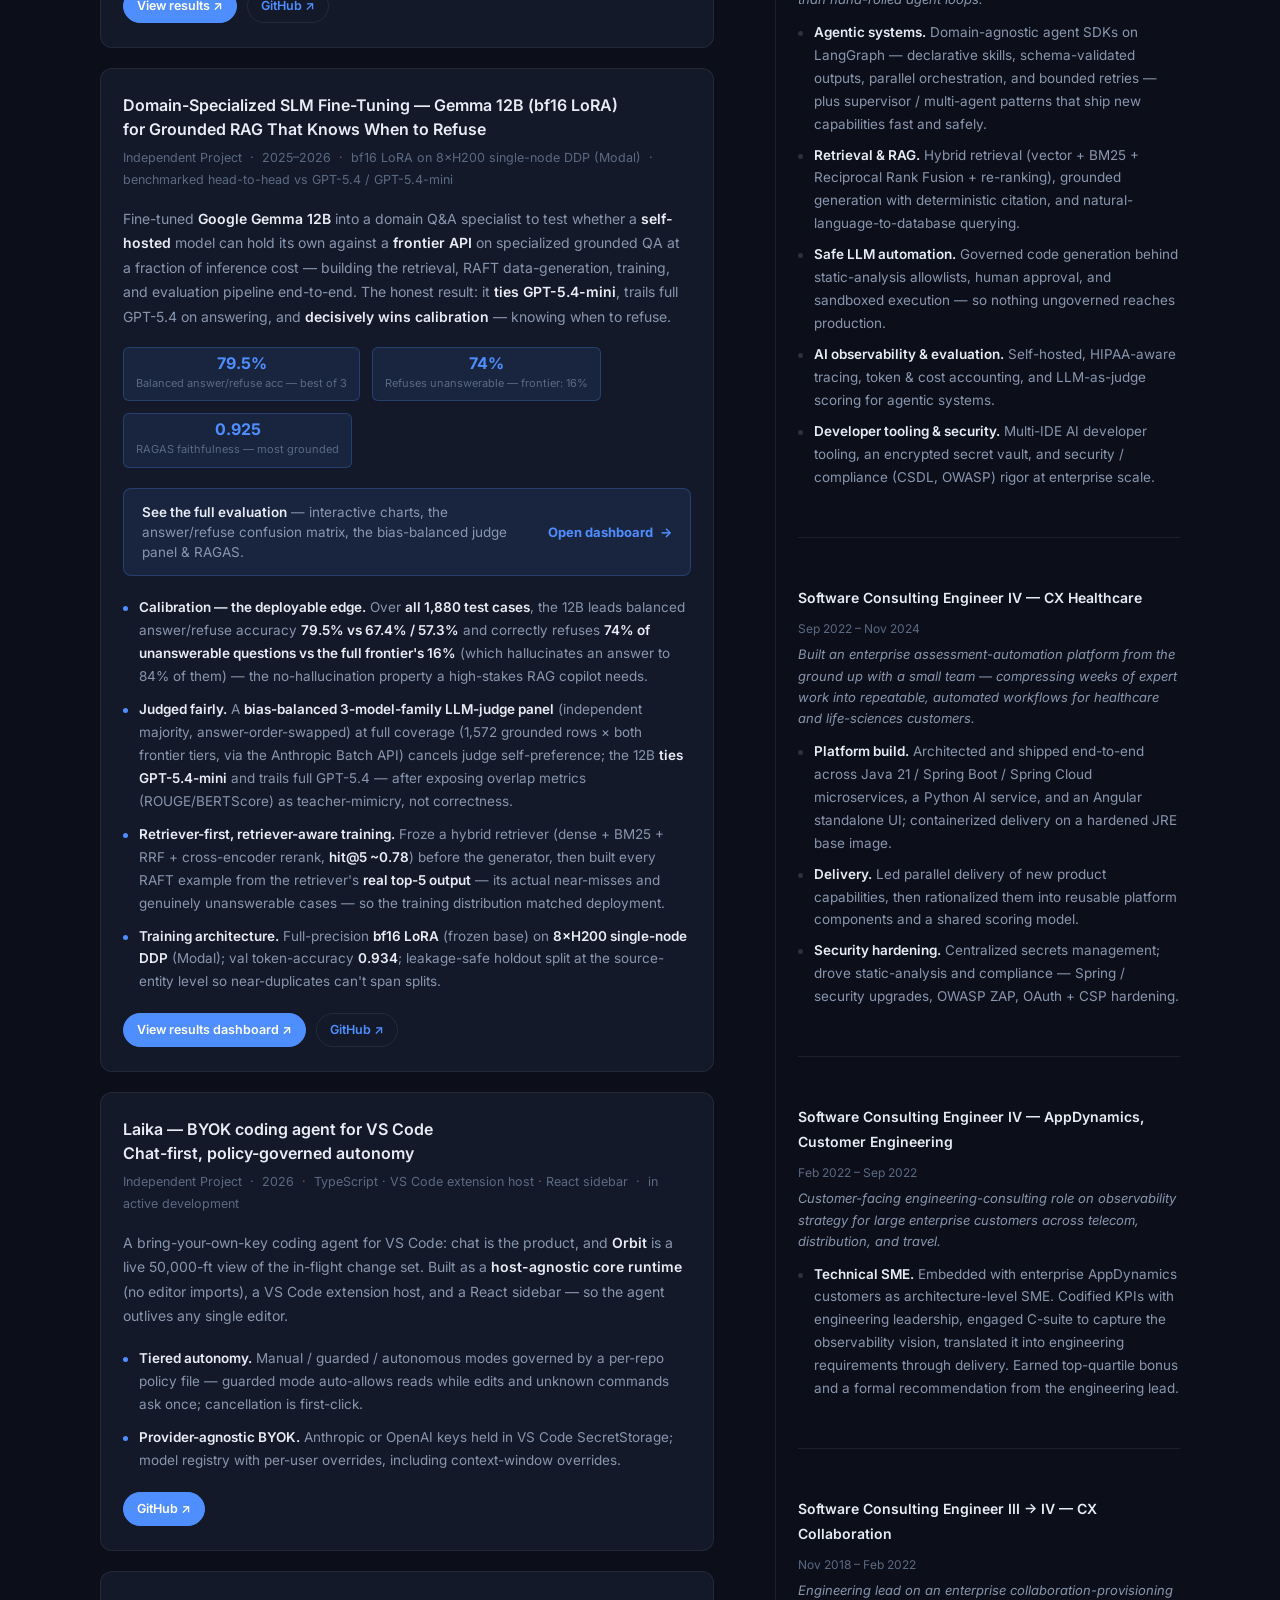
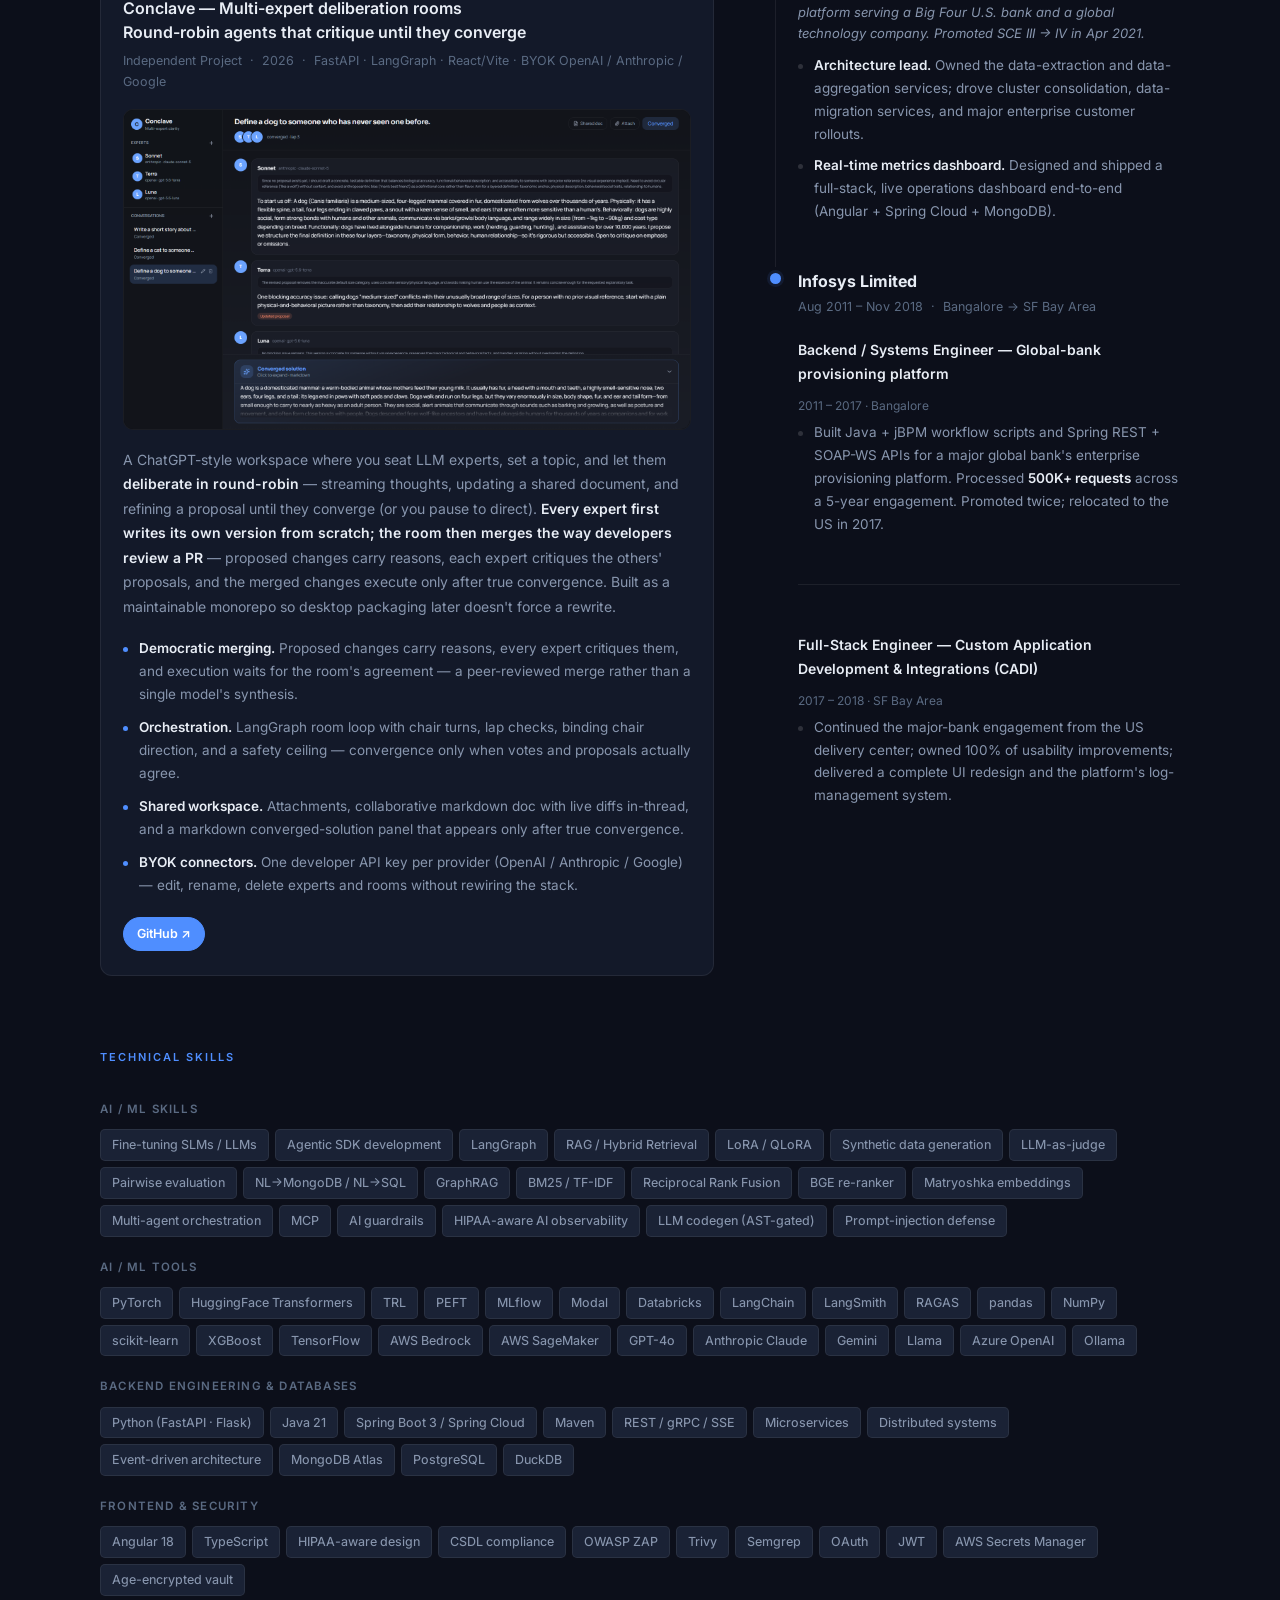
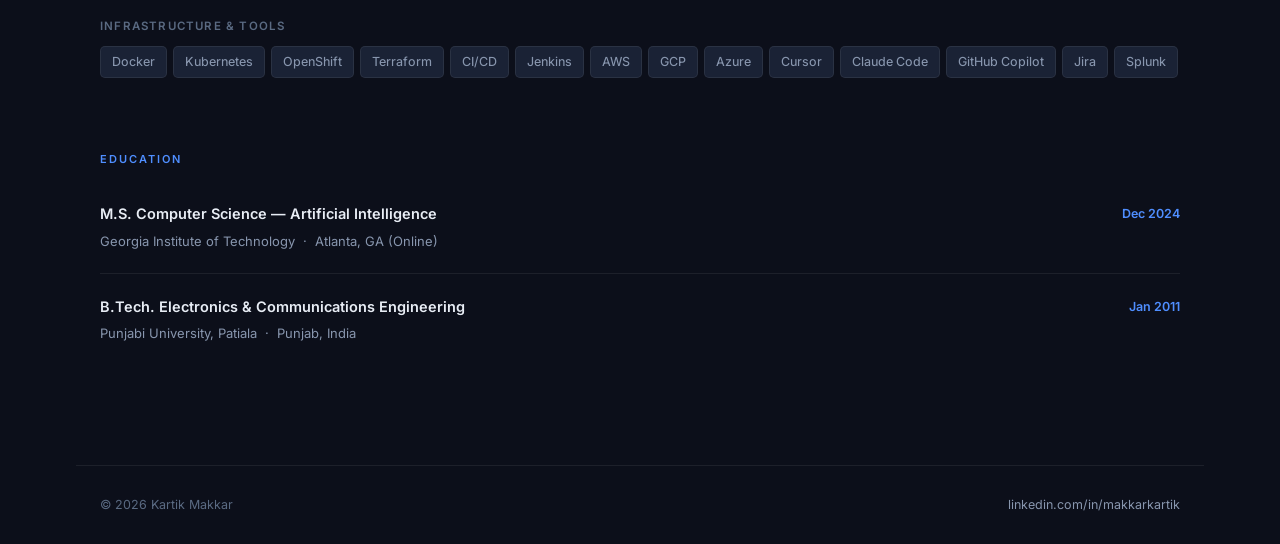
==== commit 4910d41a: "Two-column layout: projects and experience side by side on desktop Projects (3fr) and Experience (2f" ====
--- a/index.html
+++ b/index.html
@@ -233,6 +233,25 @@
 
     /* ── SECTION ────────────────────────────────────────── */
     section { padding-top: 72px; }
+
+    /* ── SPLIT LAYOUT: projects + experience side by side ── */
+    .split {
+      display: grid;
+      grid-template-columns: 3fr 2fr;
+      gap: 0 56px;
+      align-items: start;
+    }
+    /* slightly tighter type inside the columns */
+    .split .research-card { padding: 24px 22px; }
+    .split .research-body { font-size: 14px; }
+    .split .research-bullets li { font-size: 13.5px; }
+    .split .metric { padding: 7px 12px; }
+    .split .metric-val { font-size: 16px; }
+    .split .tl-role-desc { font-size: 13px; }
+    .split .tl-bullets li { font-size: 13.5px; }
+    @media (max-width: 980px) {
+      .split { grid-template-columns: 1fr; }
+    }
 
     .section-label {
       font-size: 11px;
@@ -608,6 +627,8 @@
 
 <main>
 
+  <div class="split">
+
   <!-- PROJECTS -->
   <section id="projects">
     <p class="section-label fade-up">Projects</p>
@@ -869,6 +890,8 @@
     </div>
   </section>
 
+  </div><!-- /.split -->
+
   <!-- SKILLS -->
   <section id="skills">
     <p class="section-label fade-up">Technical Skills</p>
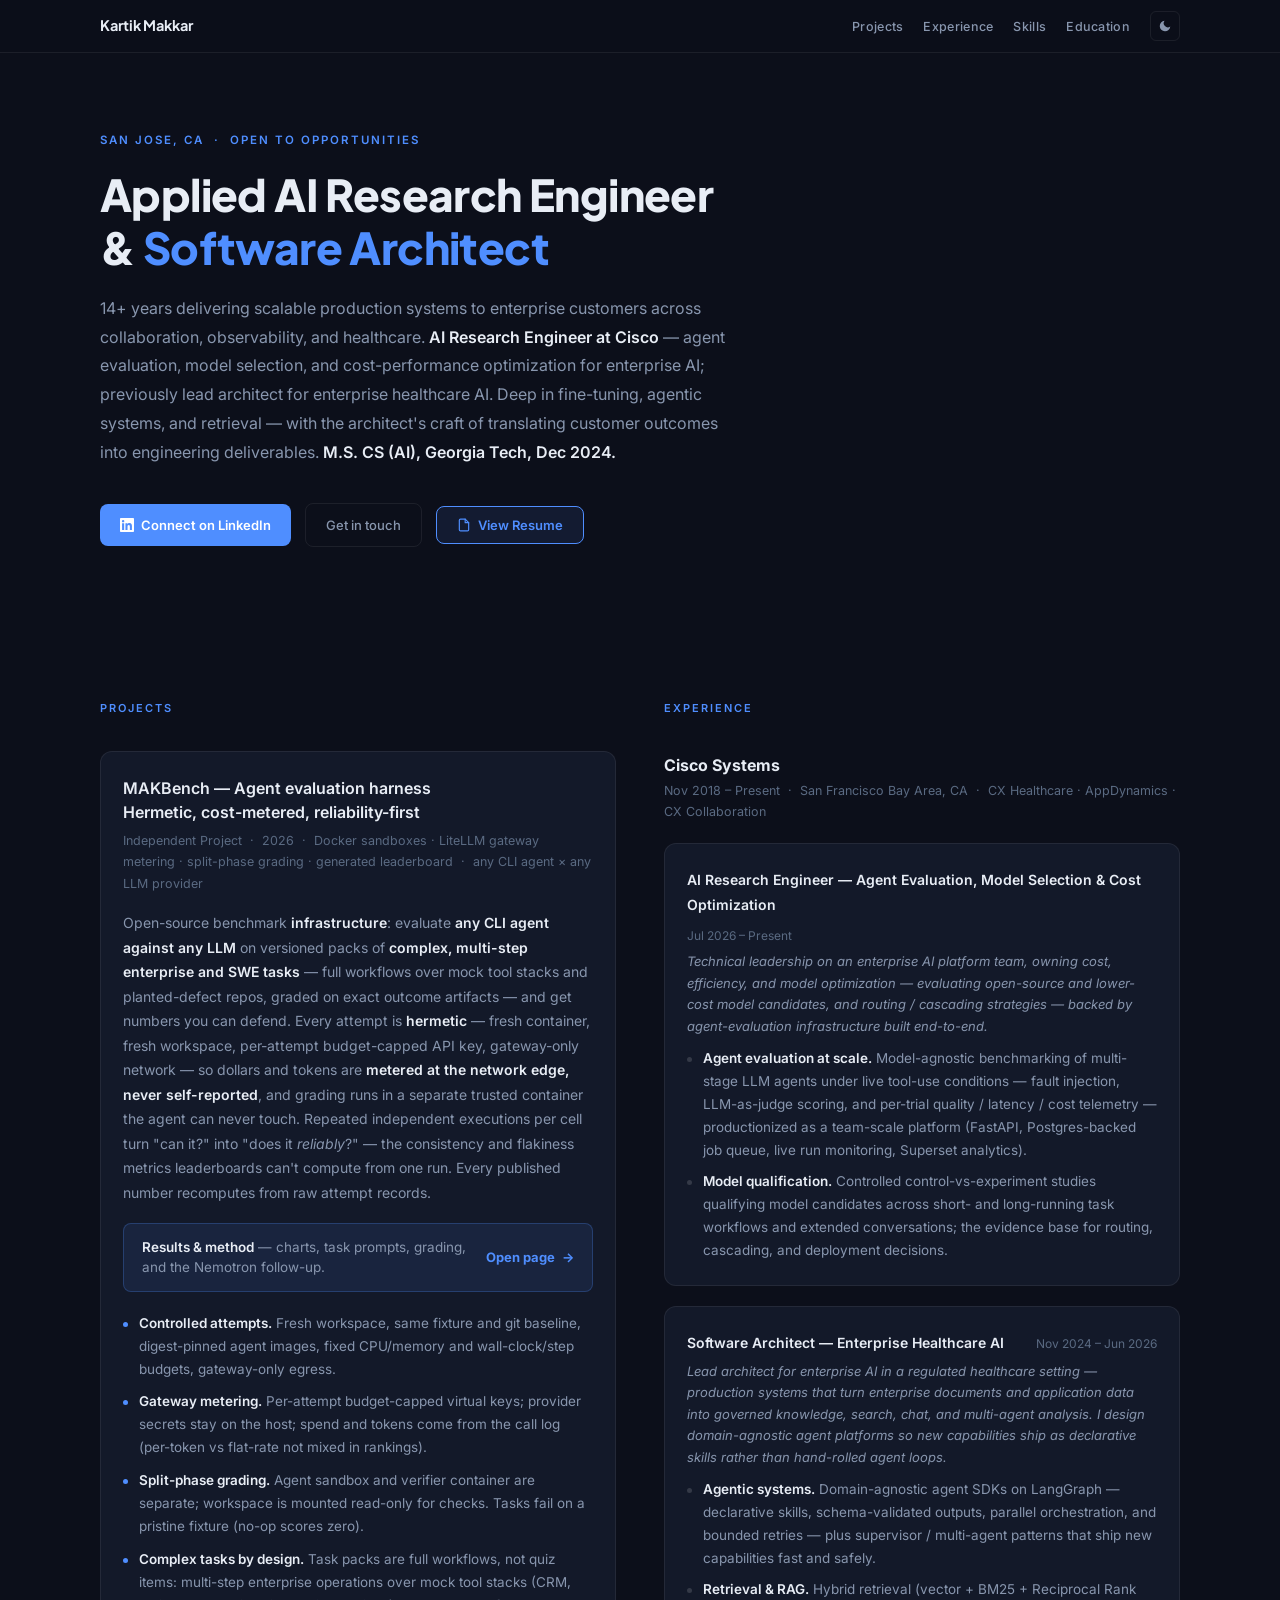
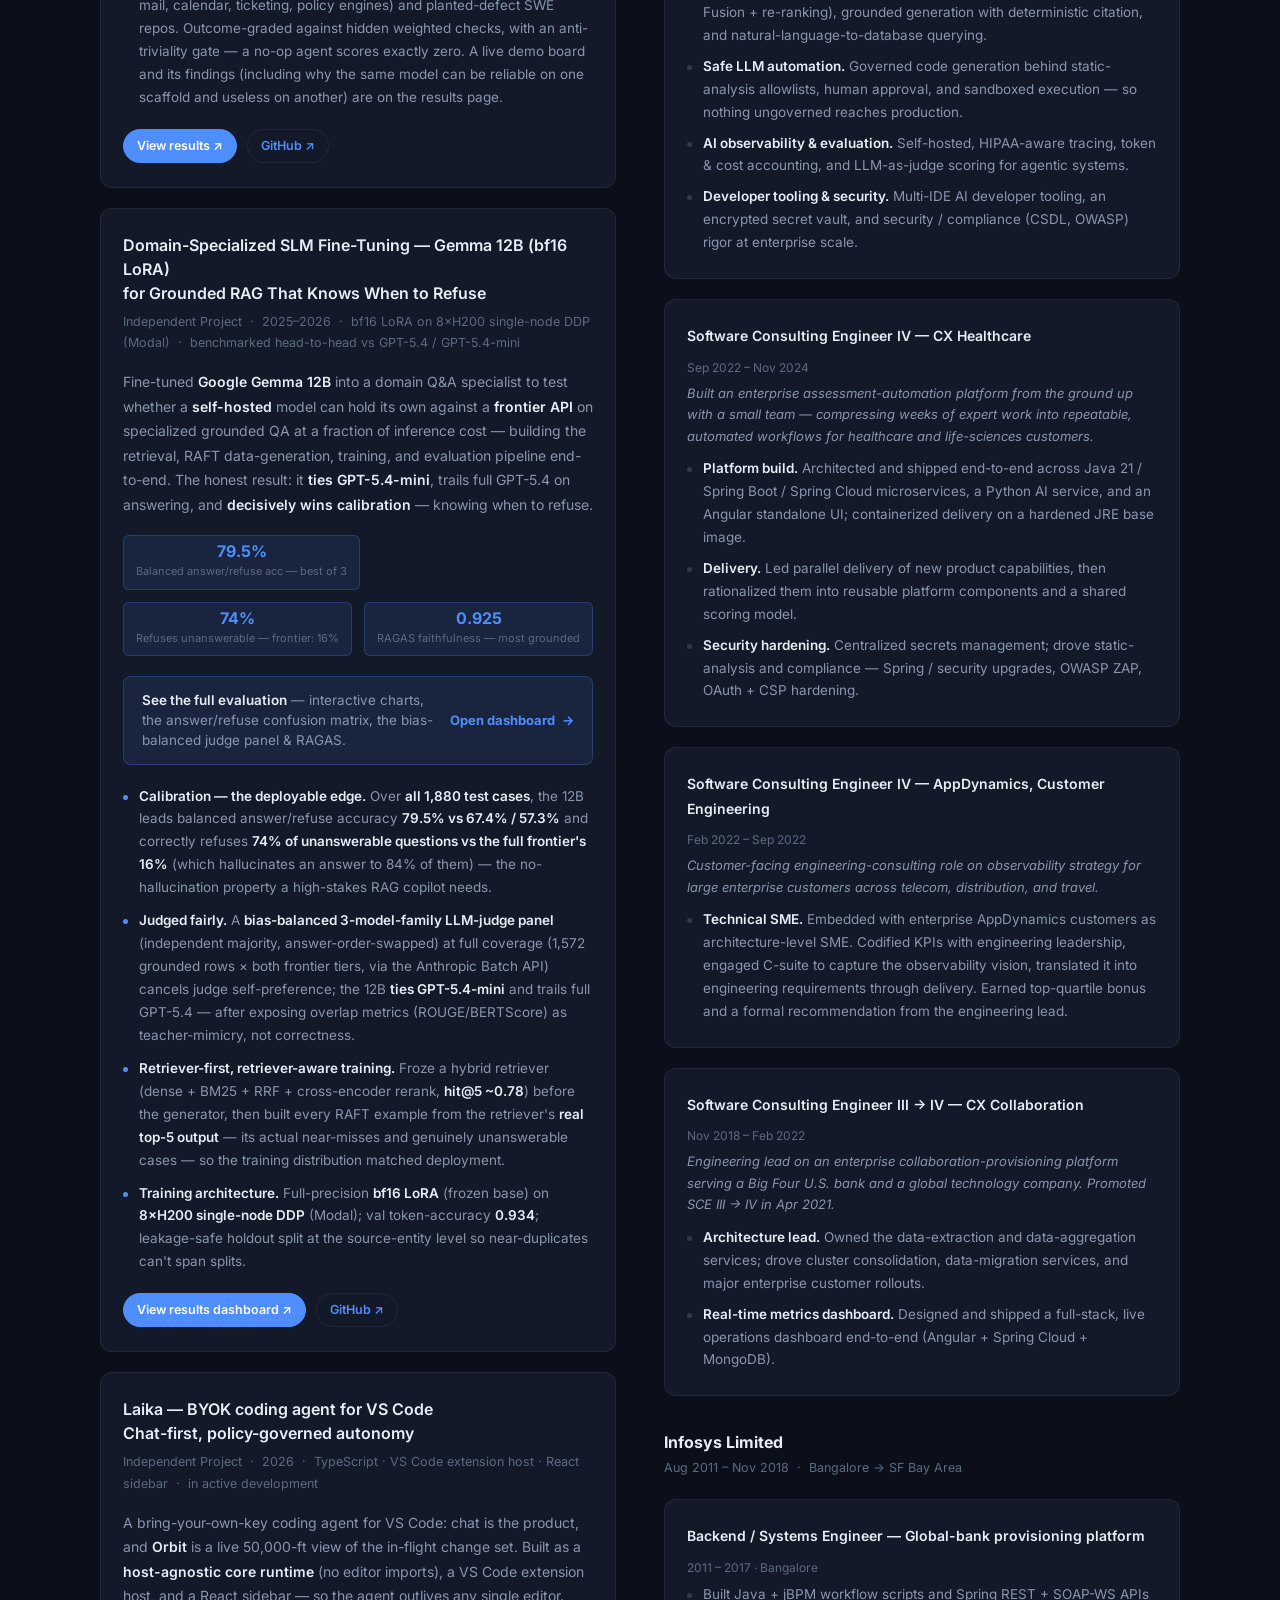
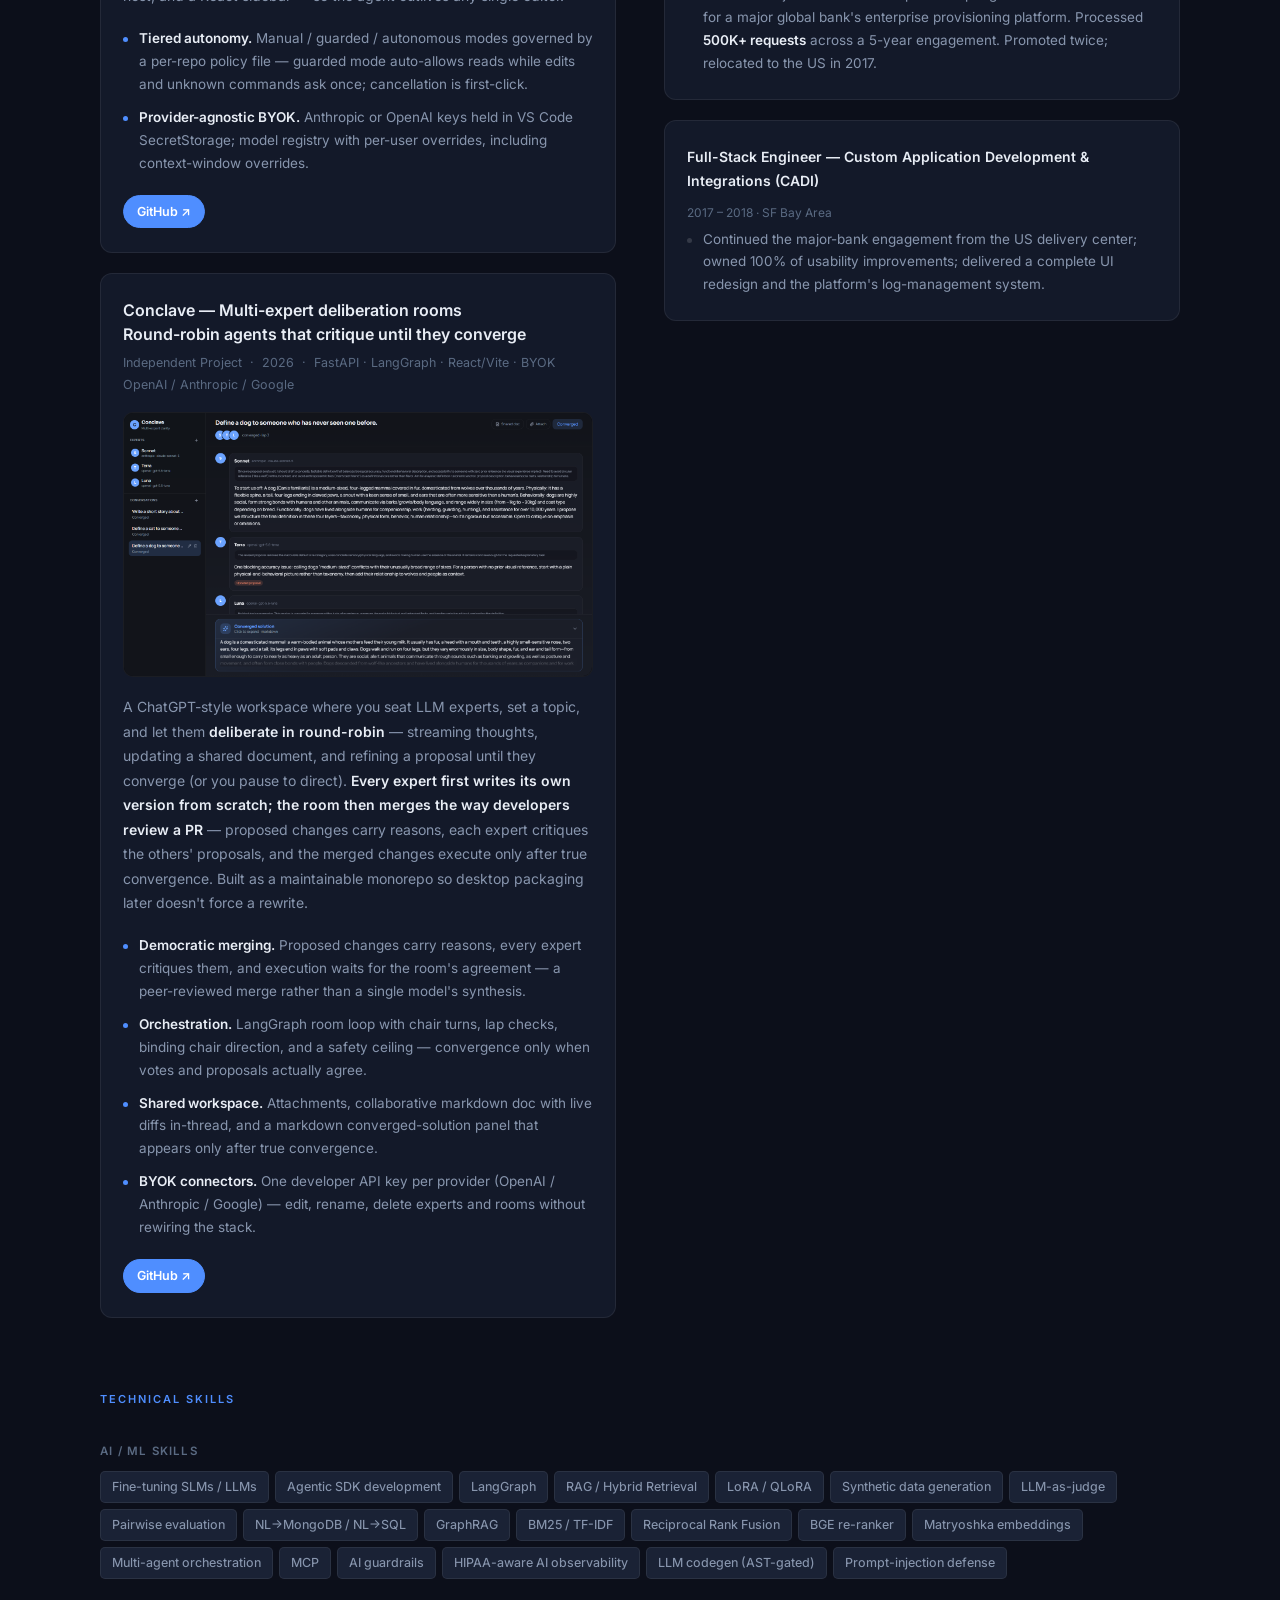
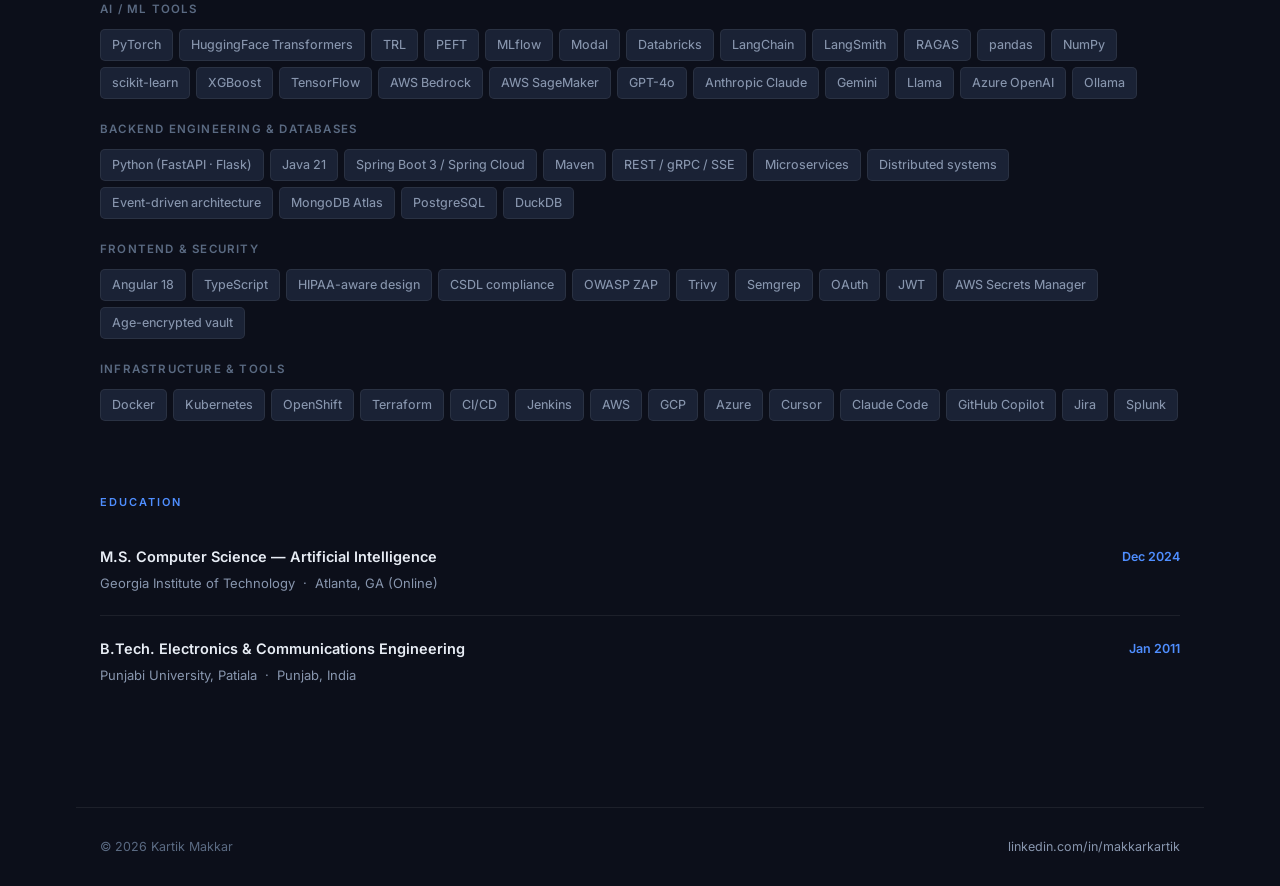
==== commit 2d3ab01a: "Equal split columns; experience roles as cards matching project cards 1fr/1fr grid; inside the split" ====
--- a/index.html
+++ b/index.html
@@ -237,8 +237,8 @@
     /* ── SPLIT LAYOUT: projects + experience side by side ── */
     .split {
       display: grid;
-      grid-template-columns: 3fr 2fr;
-      gap: 0 56px;
+      grid-template-columns: 1fr 1fr;
+      gap: 0 48px;
       align-items: start;
     }
     /* slightly tighter type inside the columns */
@@ -249,6 +249,22 @@
     .split .metric-val { font-size: 16px; }
     .split .tl-role-desc { font-size: 13px; }
     .split .tl-bullets li { font-size: 13.5px; }
+
+    /* experience roles become cards, matching the project cards */
+    .split .tl-company { padding-left: 0; margin-bottom: 32px; }
+    .split .tl-company::before { display: none; }
+    .split .tl-dot { display: none; }
+    .split .tl-divider { display: none; }
+    .split .tl-roles { gap: 20px; }
+    .split .tl-role {
+      background: var(--surface);
+      border: 1px solid var(--border);
+      border-radius: 12px;
+      padding: 24px 22px;
+      transition: border-color var(--transition);
+    }
+    .split .tl-role:hover { border-color: var(--border-hv); }
+
     @media (max-width: 980px) {
       .split { grid-template-columns: 1fr; }
     }
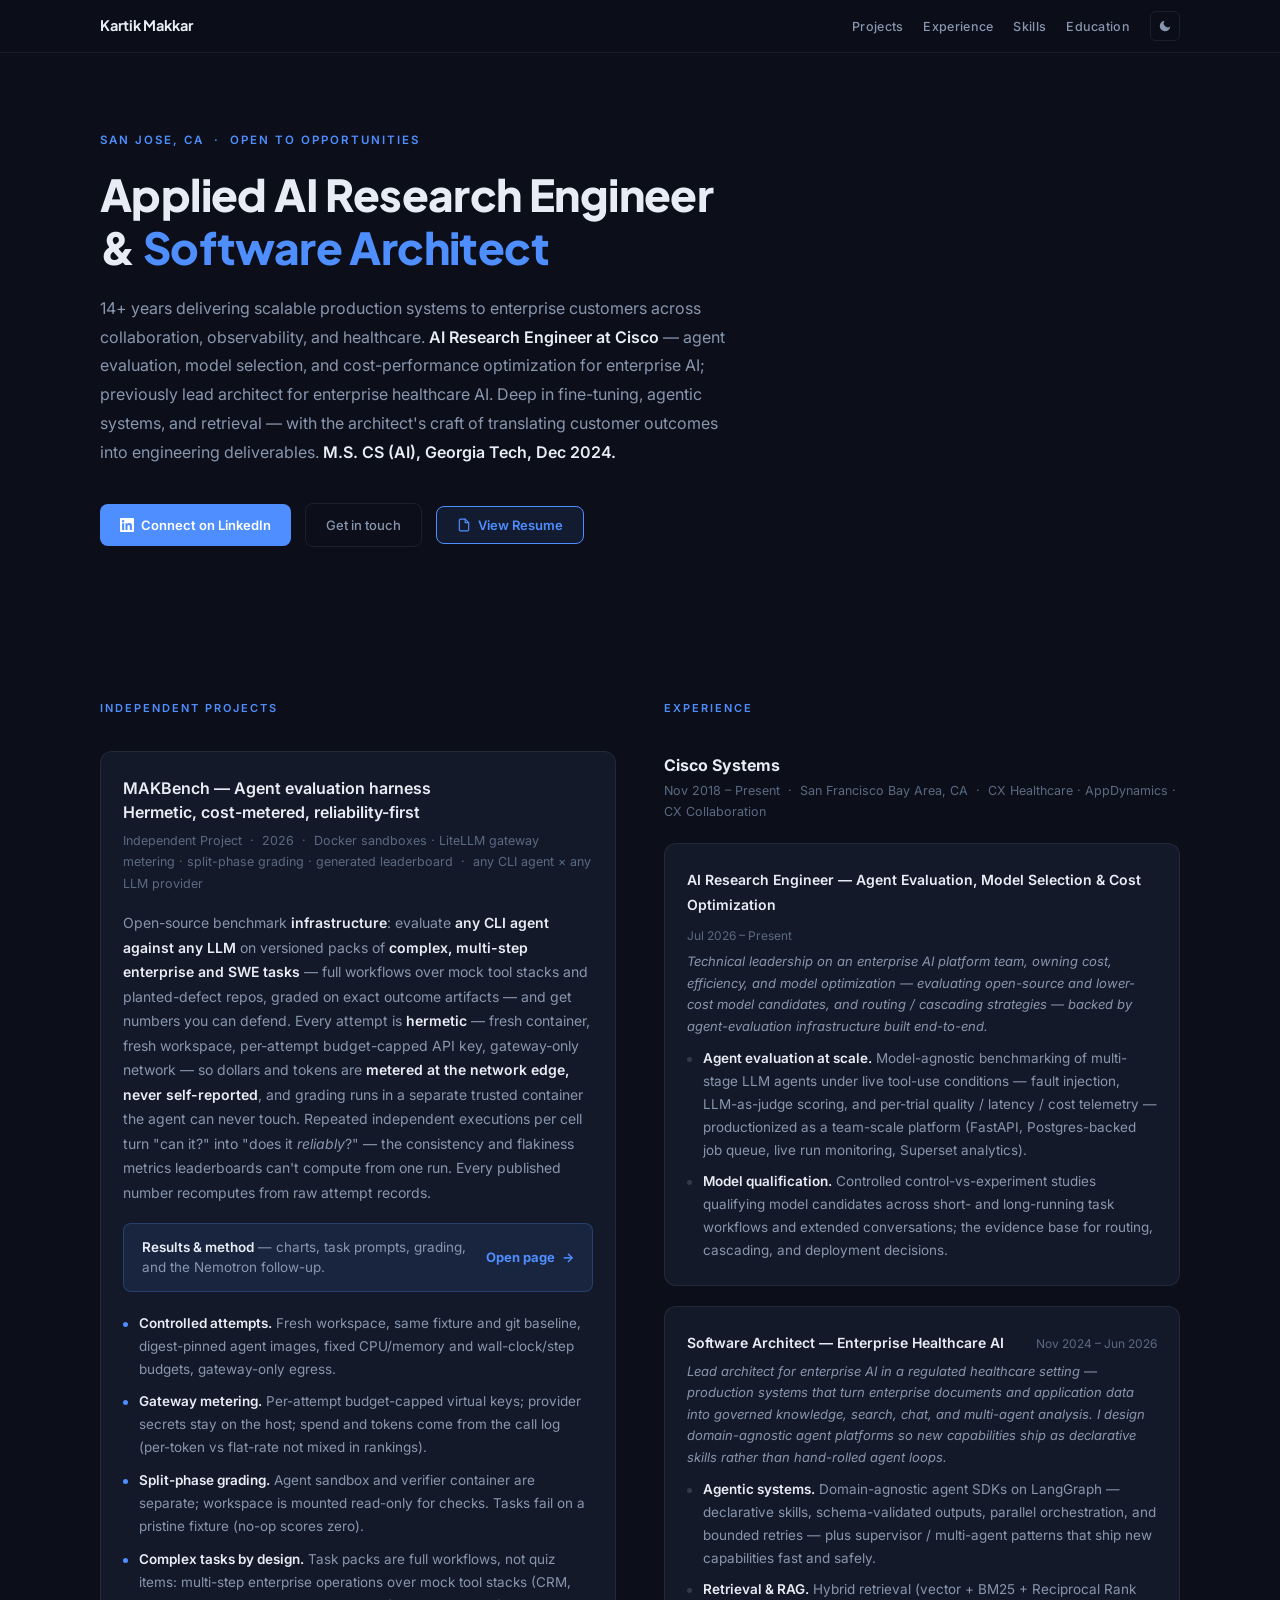
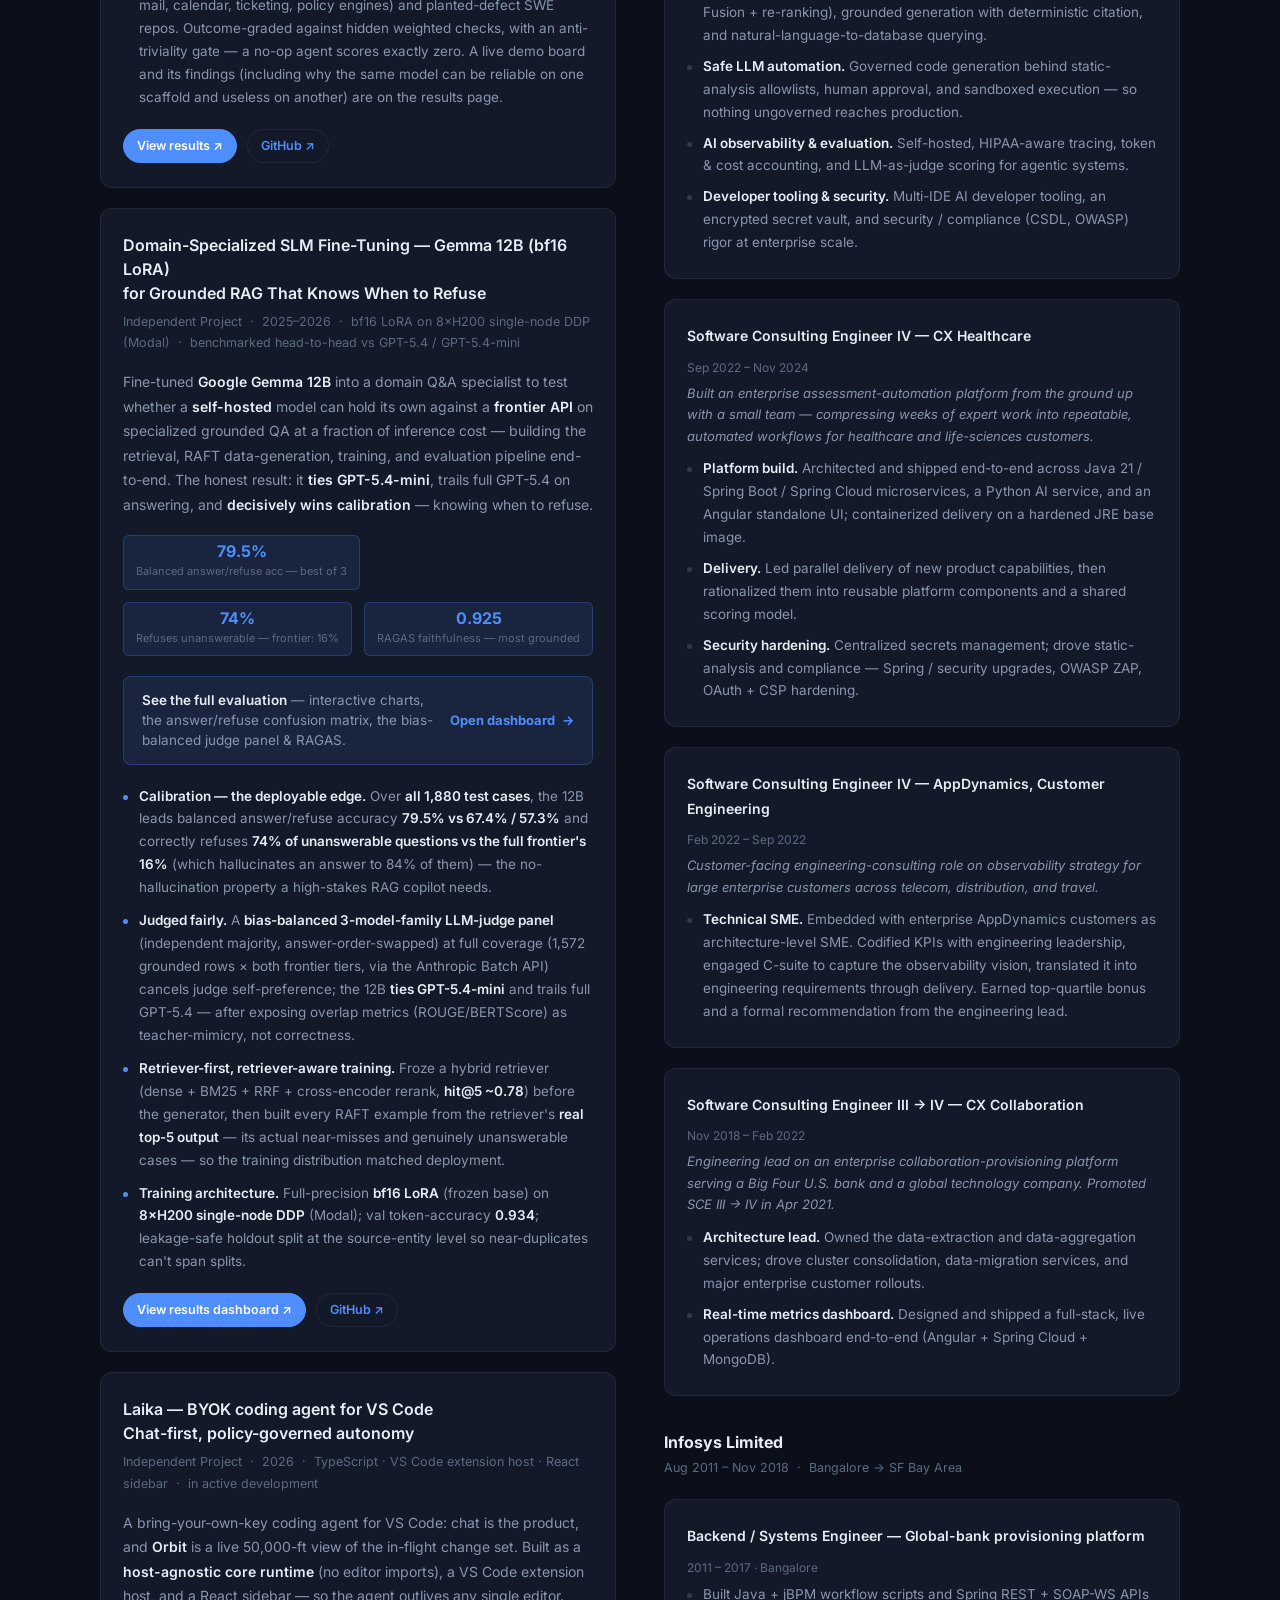
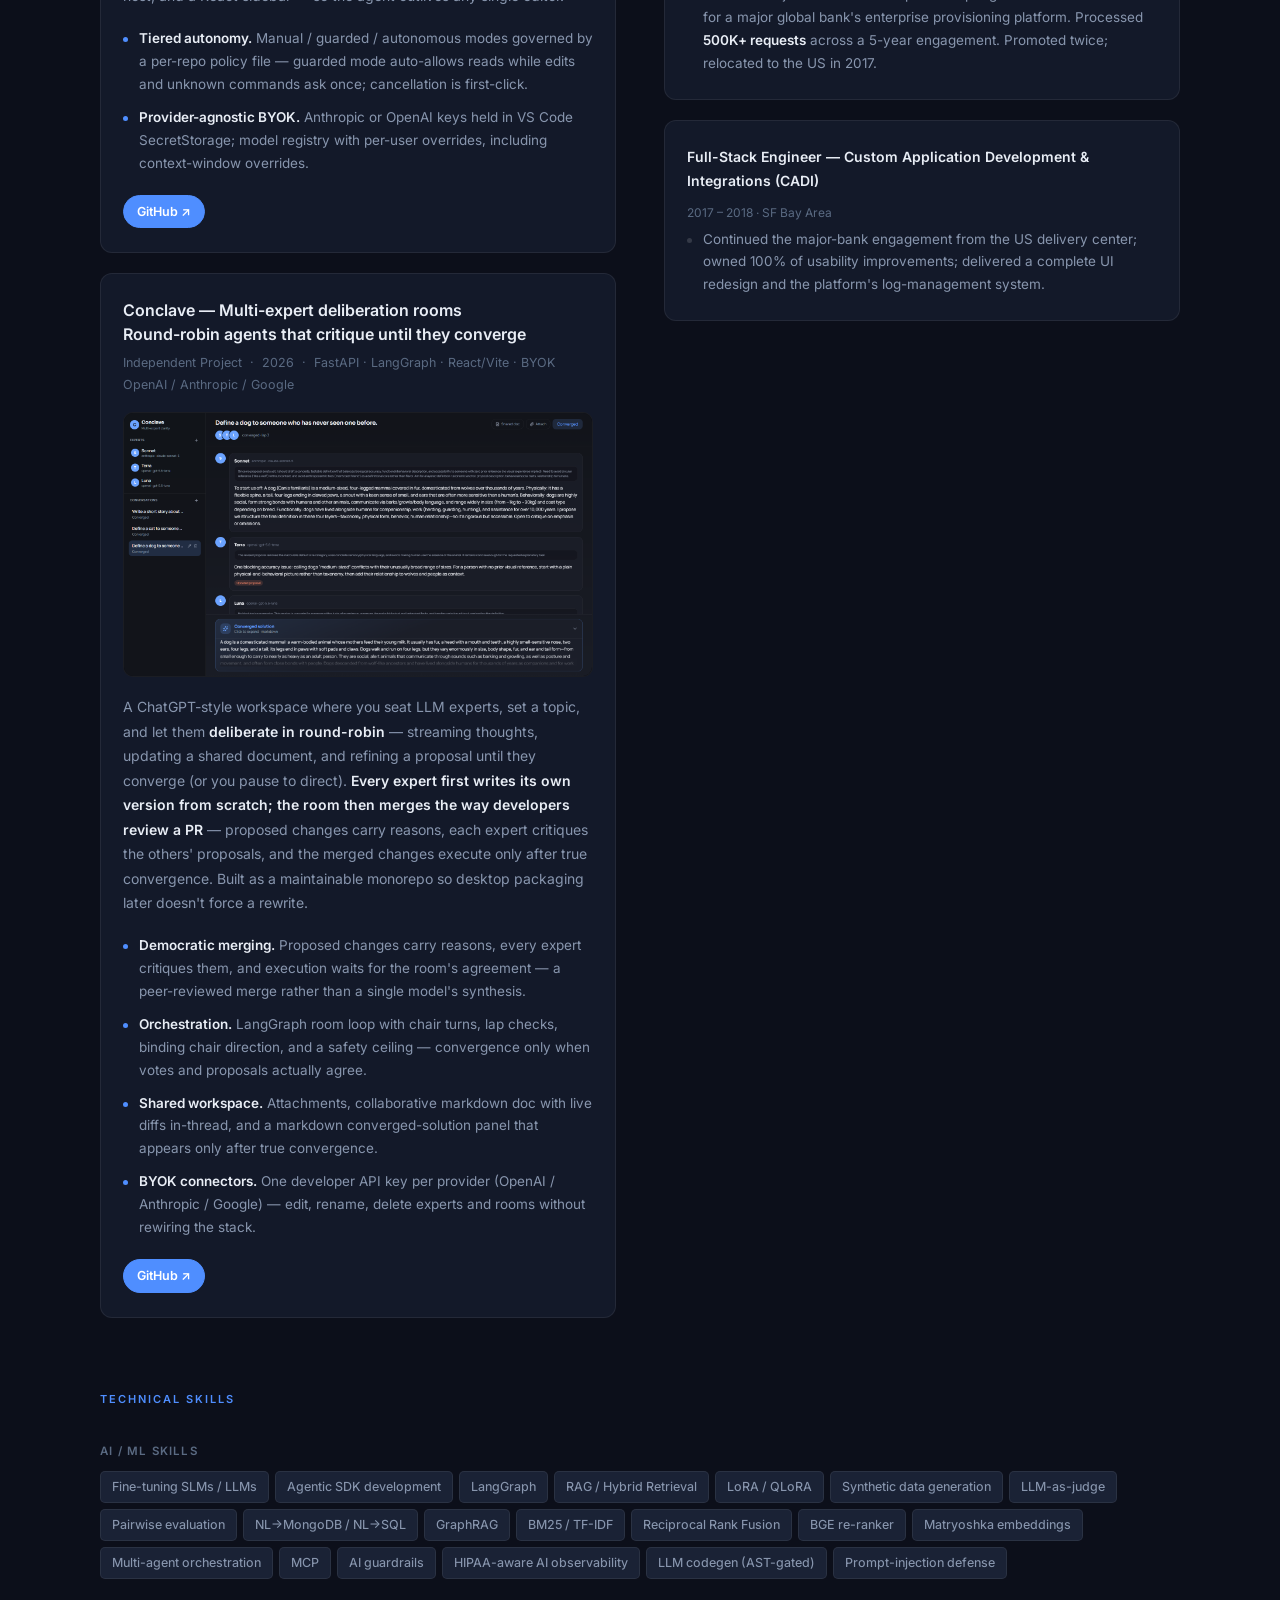
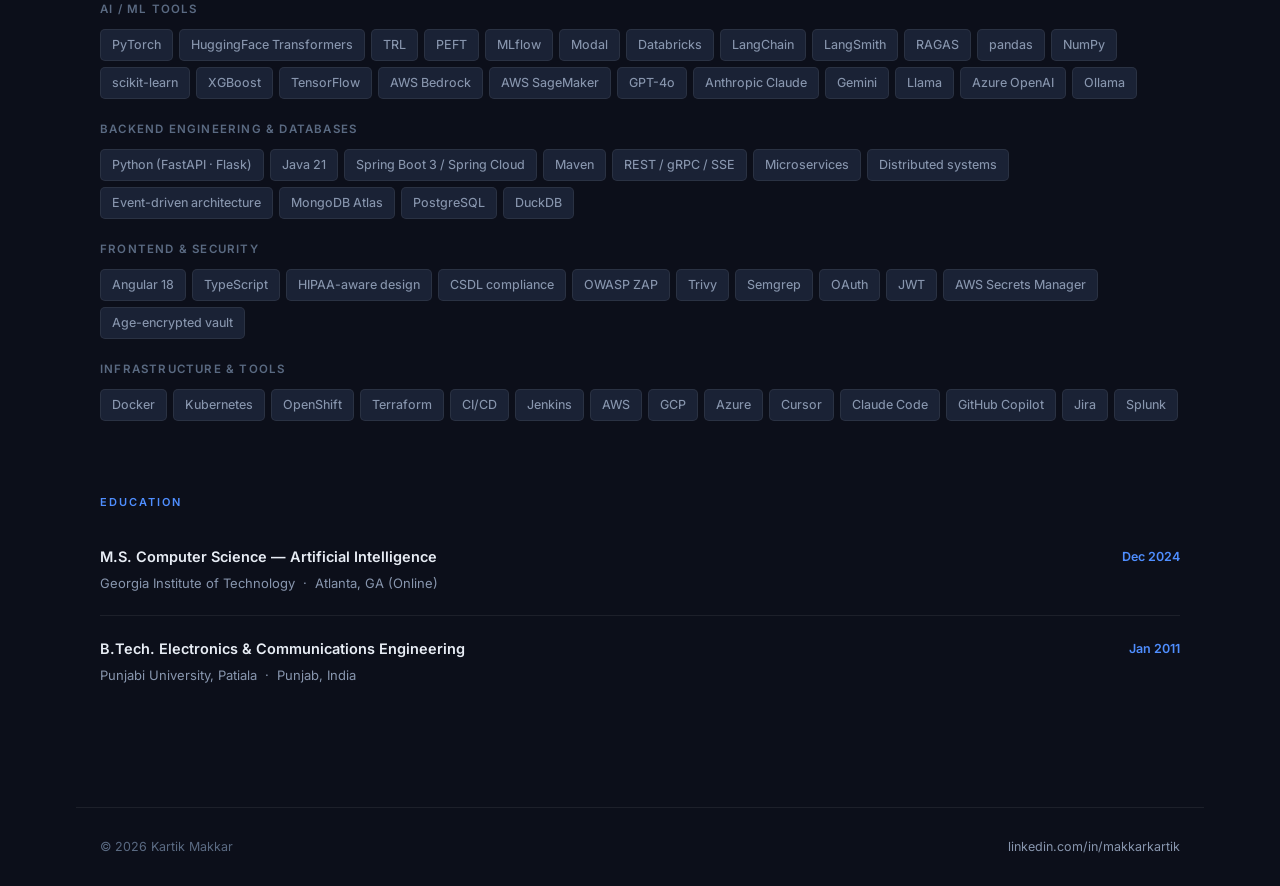
==== commit 349d3fb5: "Rename Projects section label to Independent Projects Co-Authored-By: Claude Fable 5 <noreply@anthro" ====
--- a/index.html
+++ b/index.html
@@ -647,7 +647,7 @@
 
   <!-- PROJECTS -->
   <section id="projects">
-    <p class="section-label fade-up">Projects</p>
+    <p class="section-label fade-up">Independent Projects</p>
 
     <div class="projects-list">
 
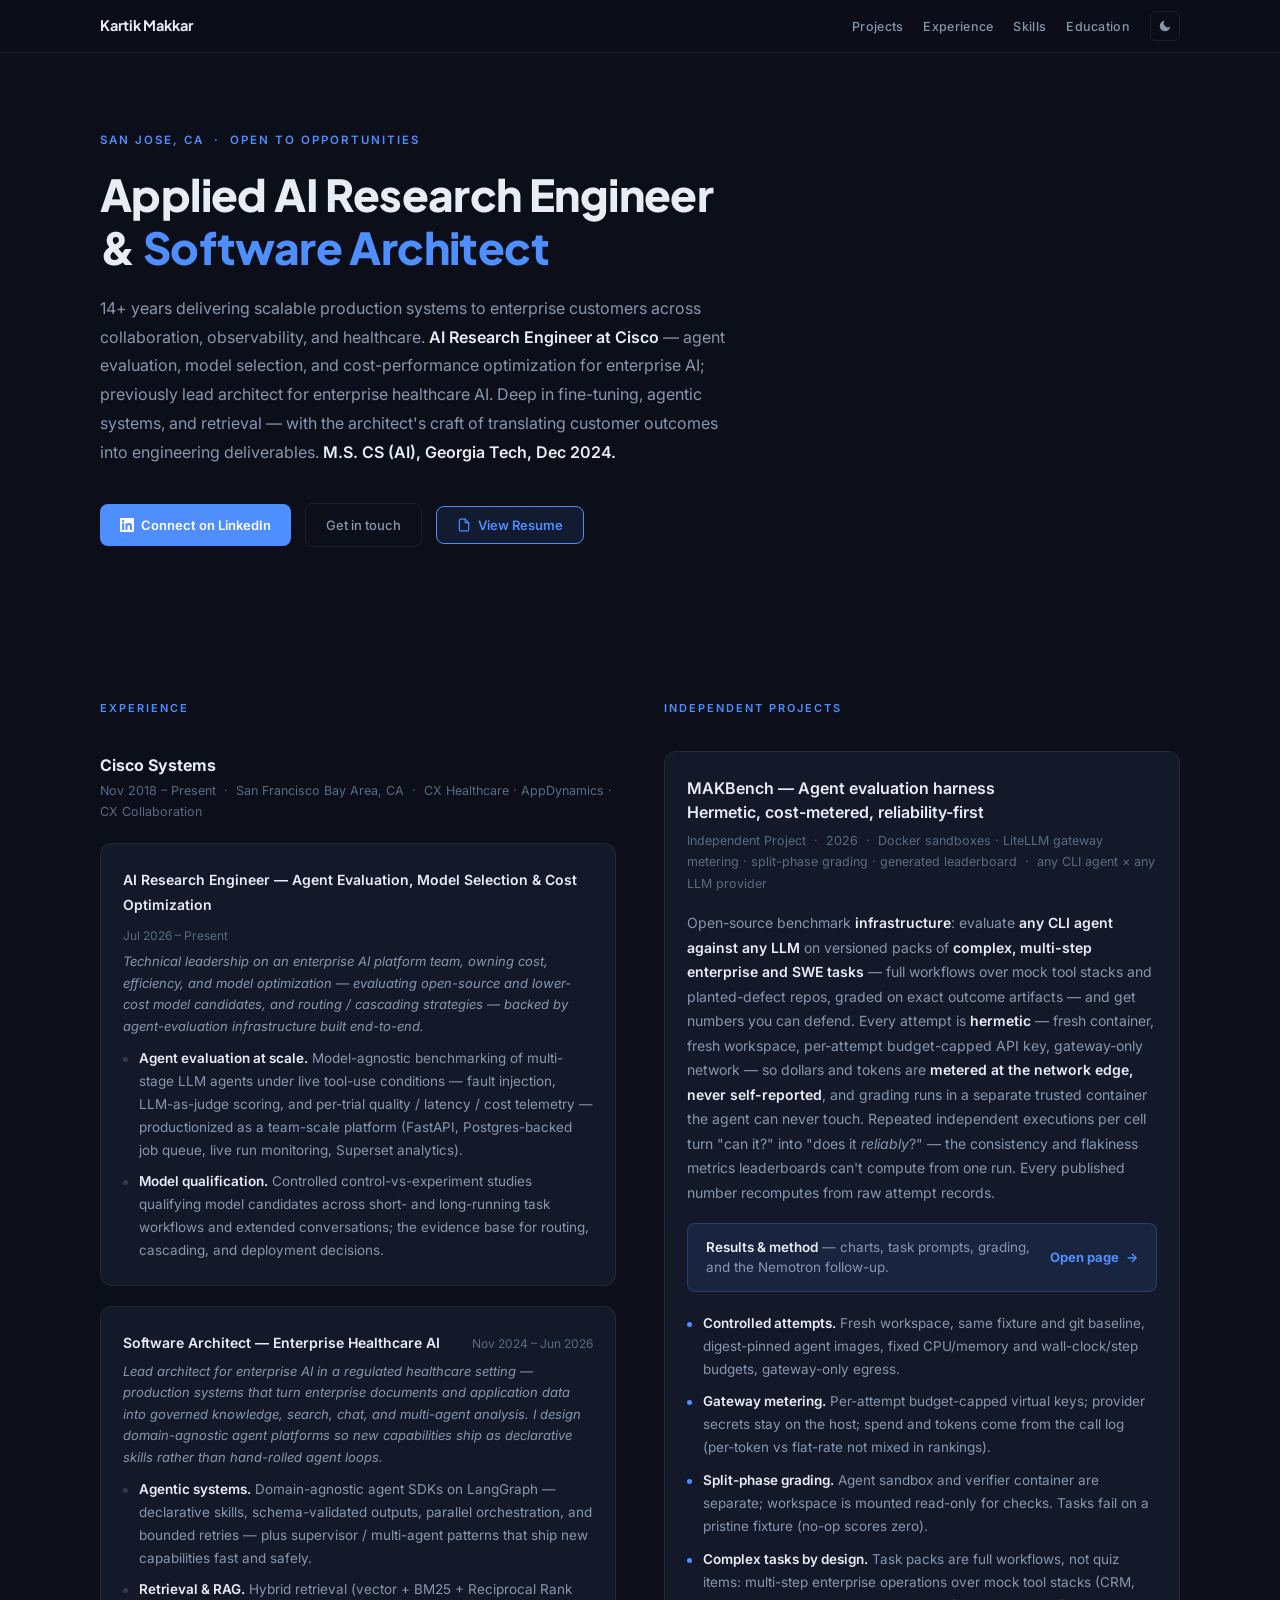
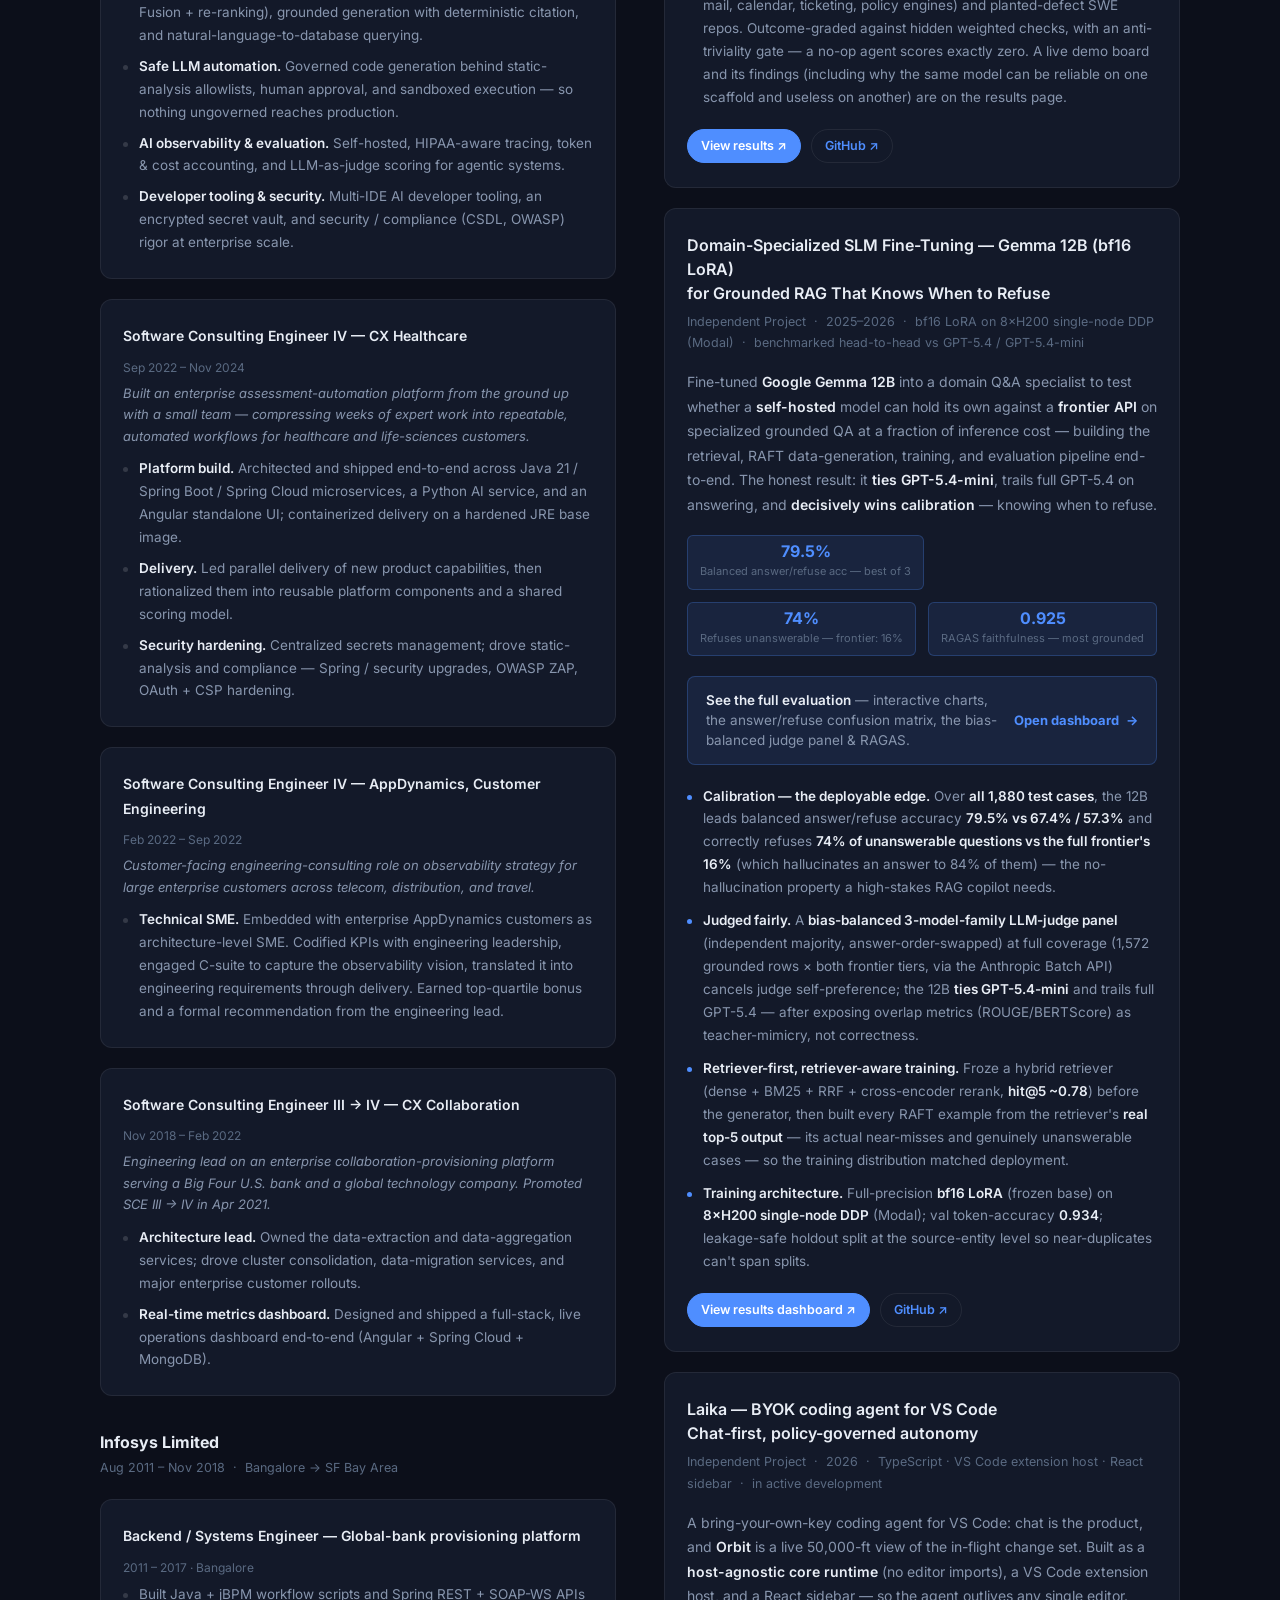
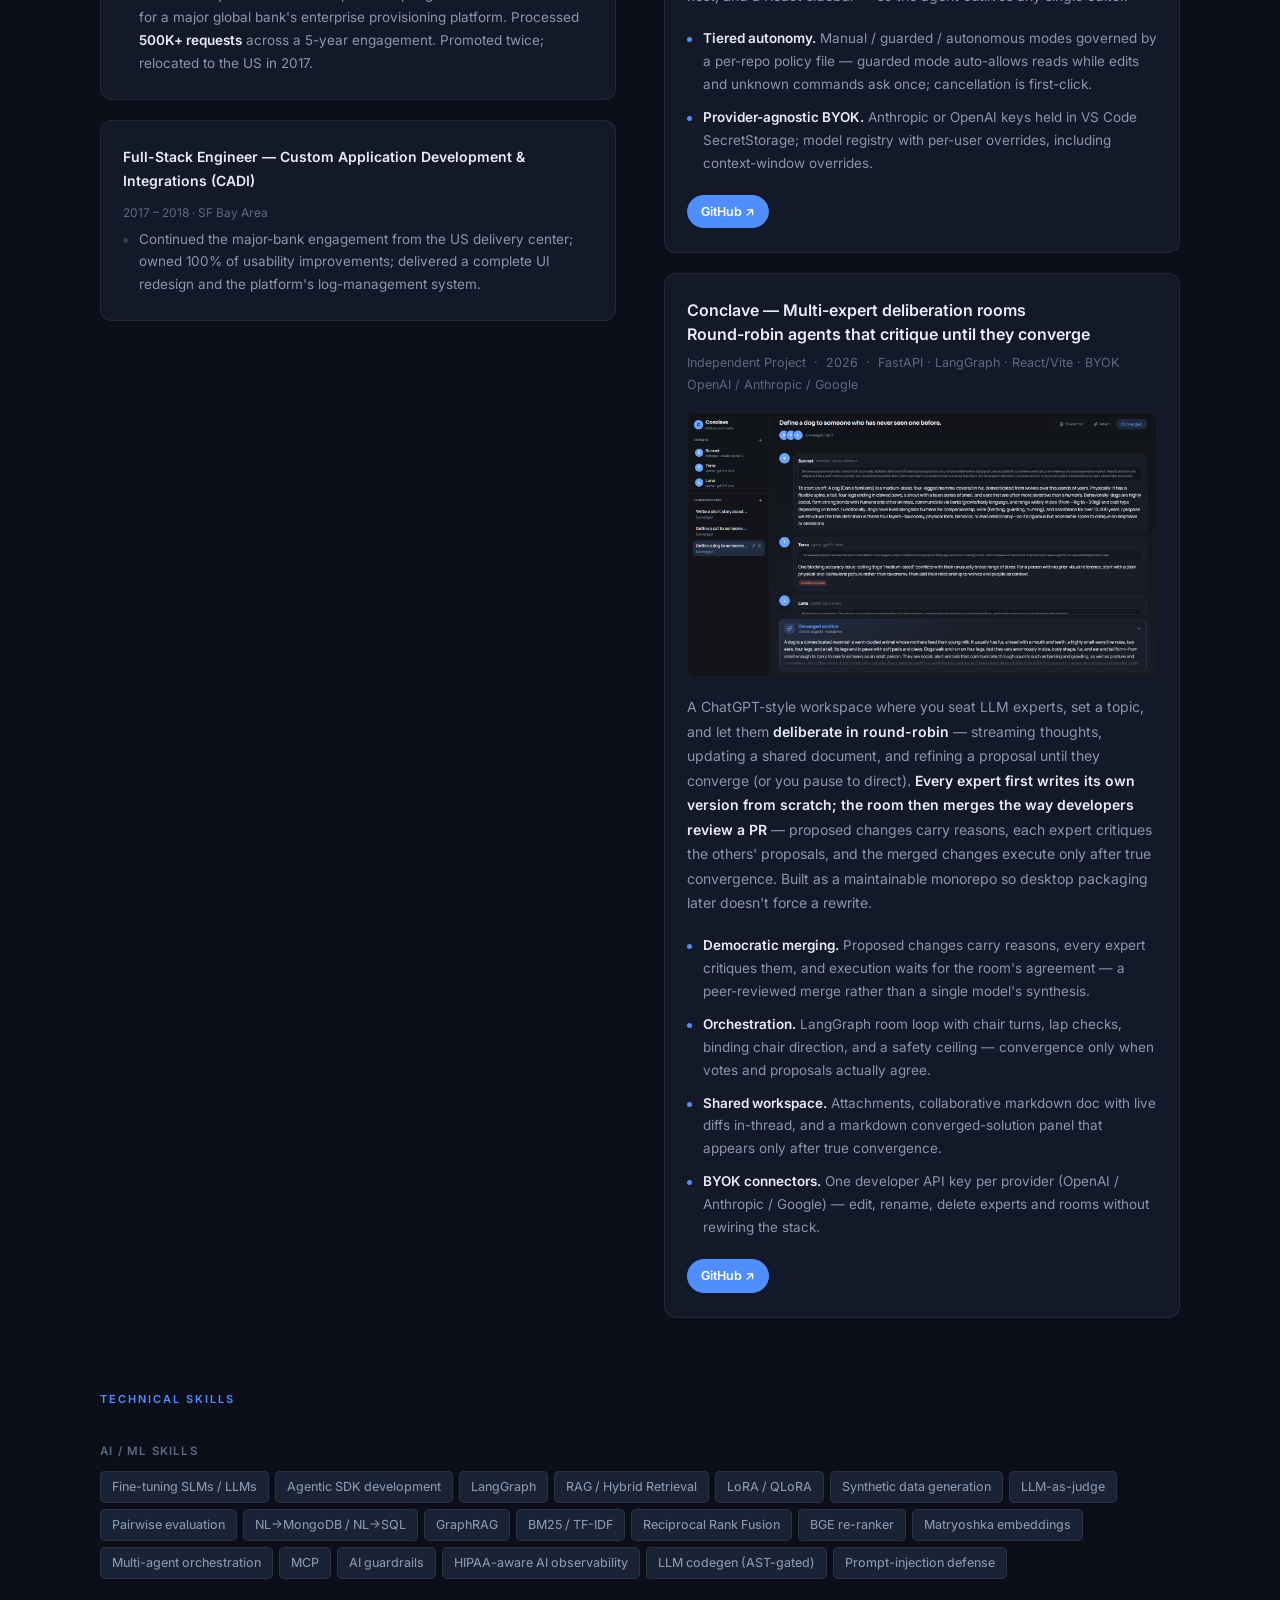
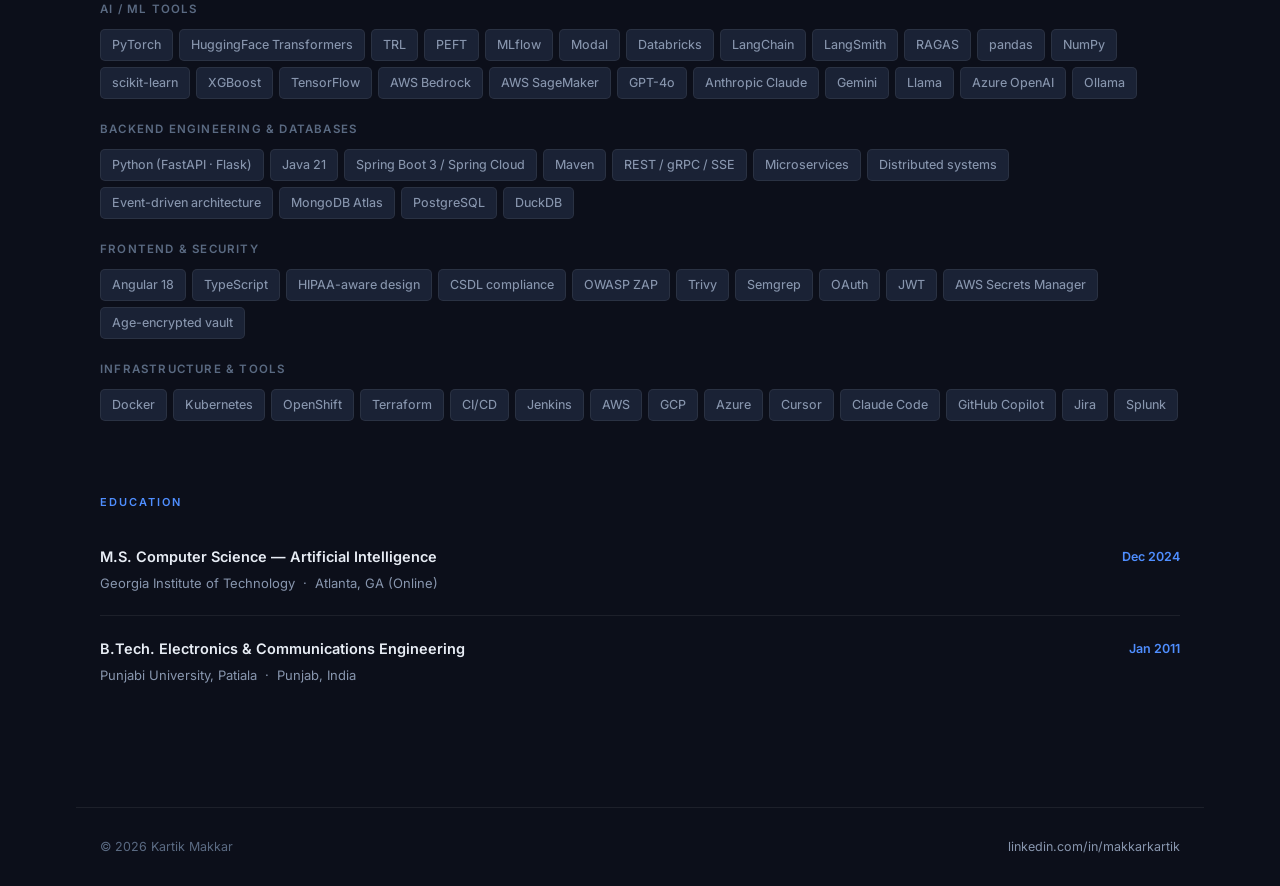
==== commit 577f26f2: "Swap split columns: Experience left, Independent Projects right Co-Authored-By: Claude Fable 5 <nore" ====
--- a/index.html
+++ b/index.html
@@ -241,6 +241,8 @@
       gap: 0 48px;
       align-items: start;
     }
+    /* experience leads: left column on desktop, first on mobile */
+    .split #experience { order: -1; }
     /* slightly tighter type inside the columns */
     .split .research-card { padding: 24px 22px; }
     .split .research-body { font-size: 14px; }
